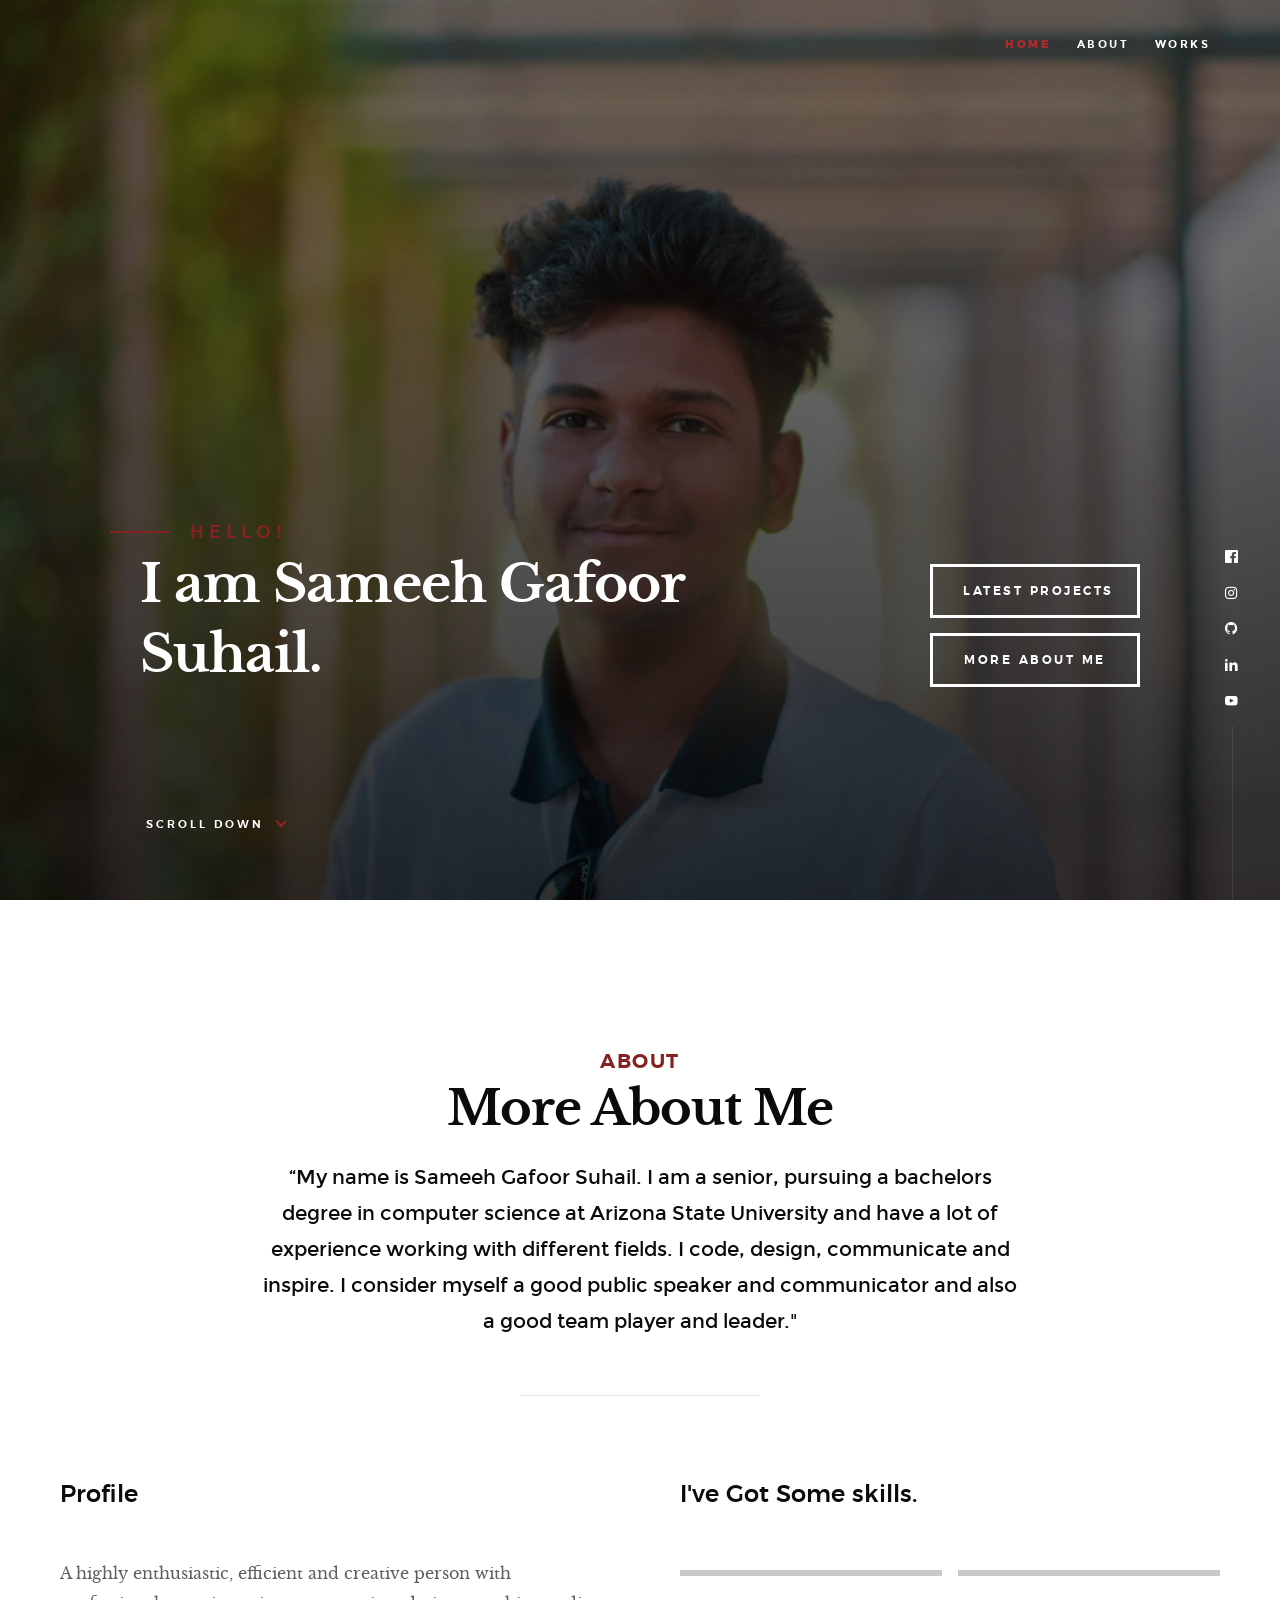
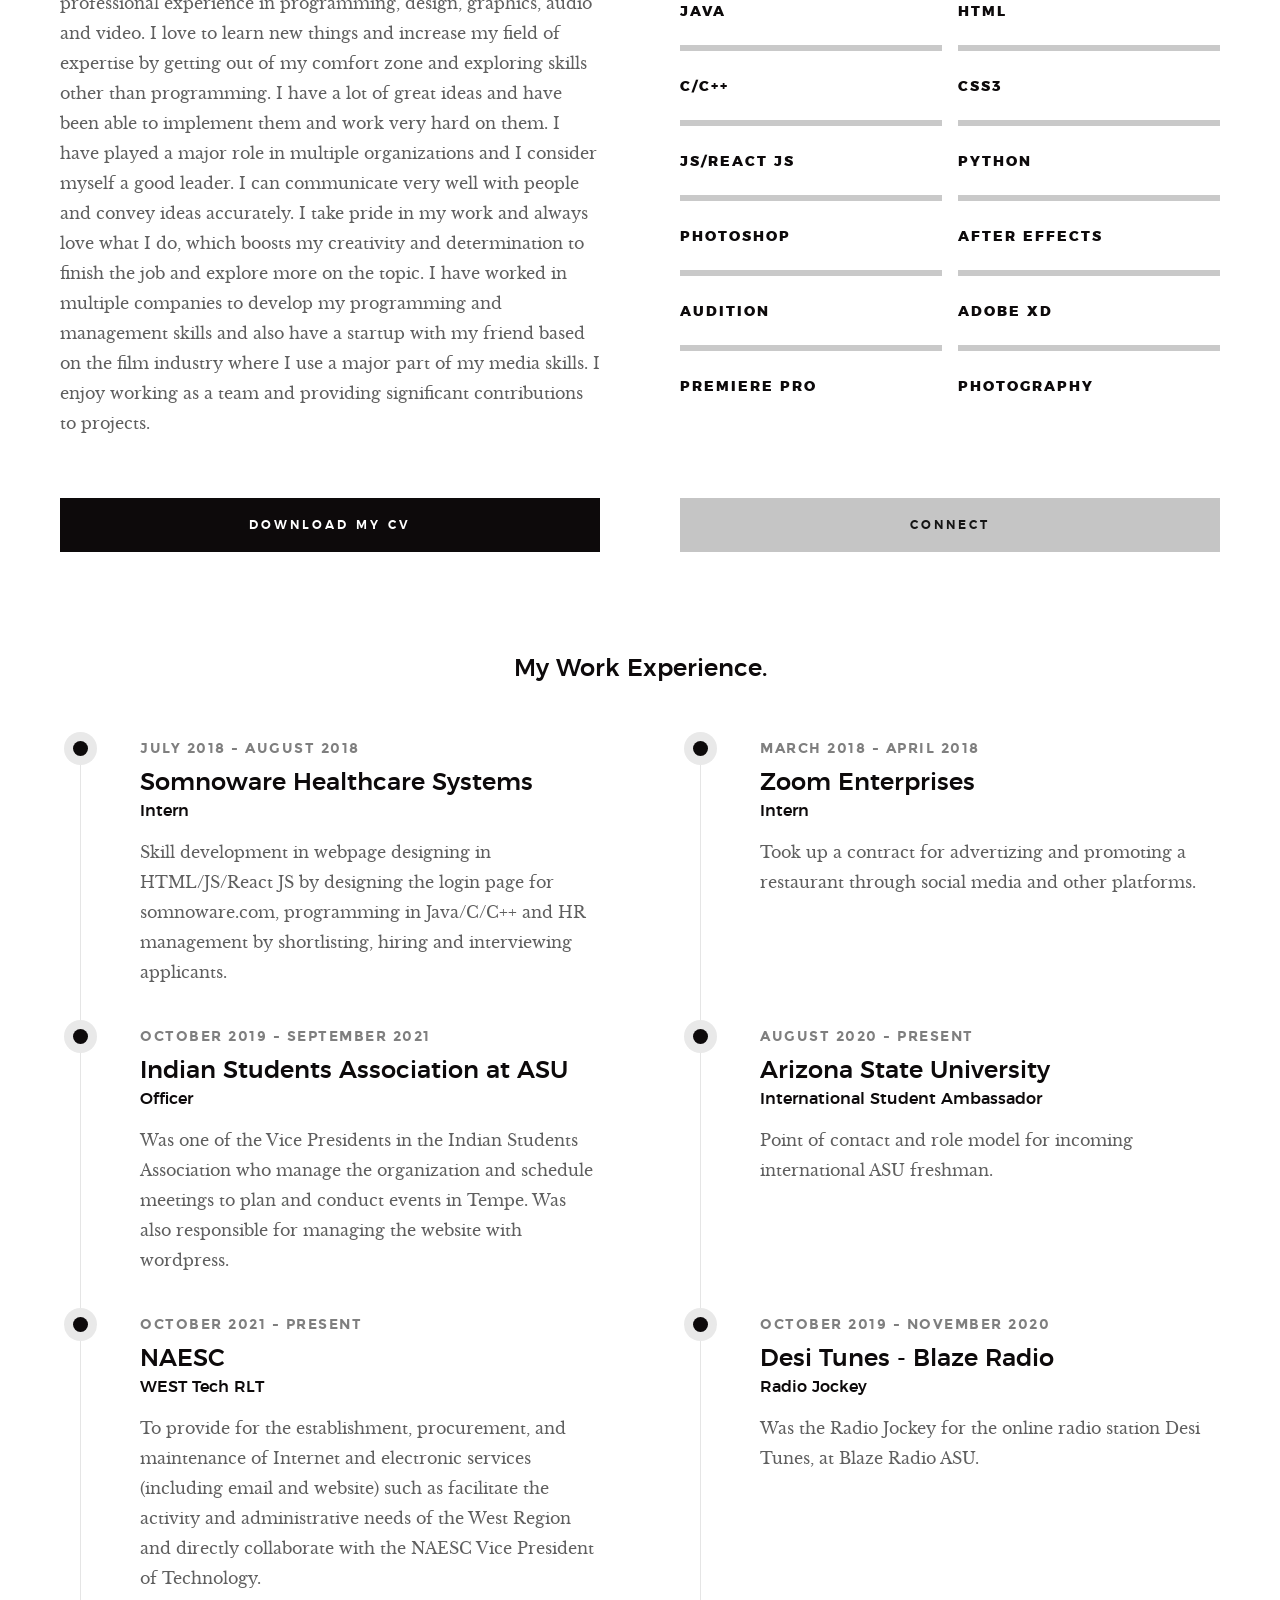
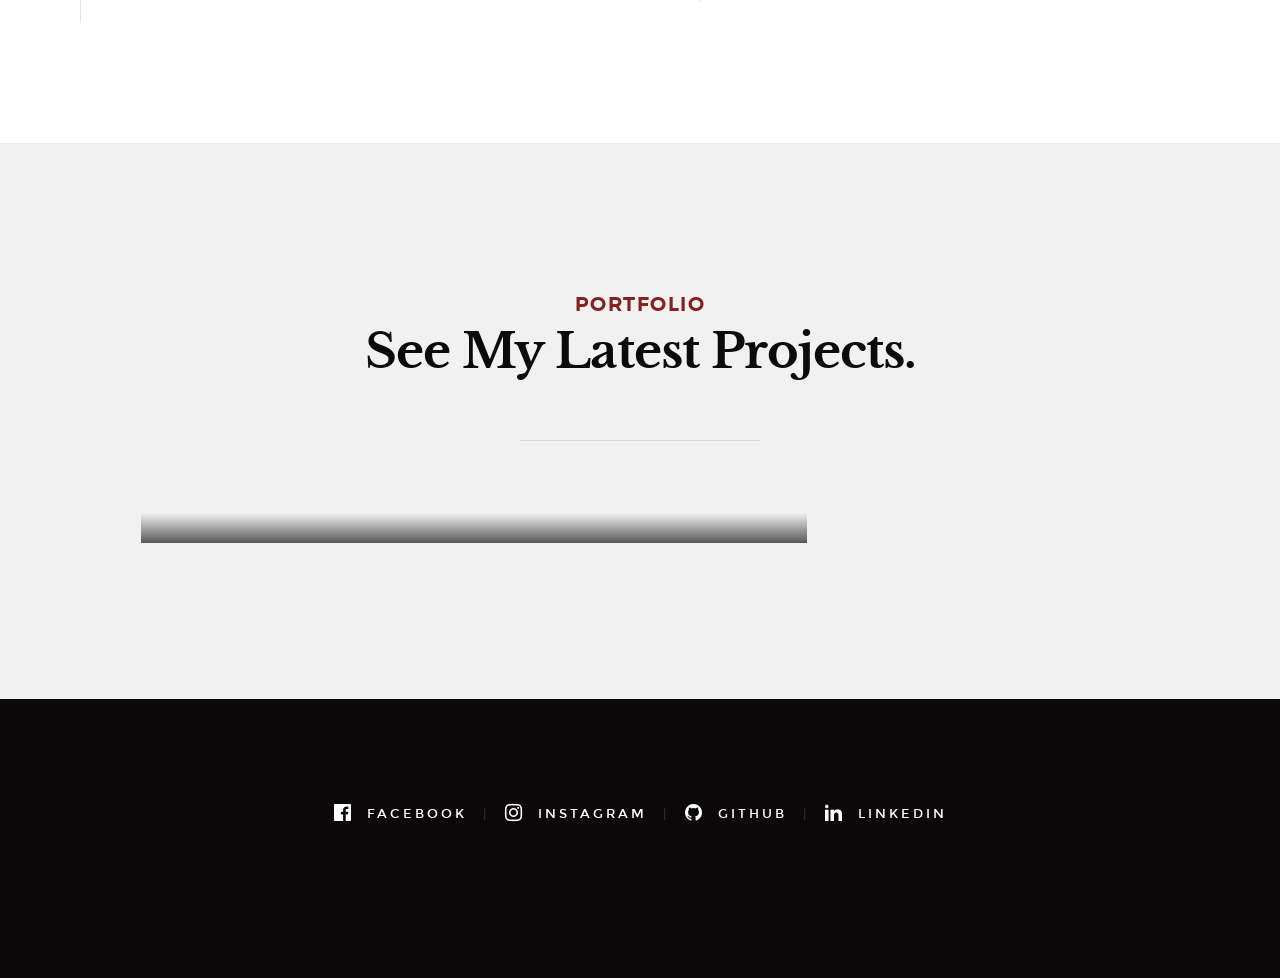
==== index.html @ 9c36e390 "update" ====
<!DOCTYPE html>

<html class="no-js" lang="en">

<head>

    <!--- basic page needs
    ================================================== -->
    <meta charset="utf-8">
    <title>Sameeh - Home</title>
    <meta name="description" content="">
    <meta name="author" content="">

    <!-- mobile specific metas
    ================================================== -->
    <meta name="viewport" content="width=device-width, initial-scale=1">

    <!-- CSS
    ================================================== -->
    <link rel="stylesheet" href="css/base.css">
    <link rel="stylesheet" href="css/vendor.css">
    <link rel="stylesheet" href="css/main.css">

    <!-- script
    ================================================== -->
    <script src="js/modernizr.js"></script>
    <script src="js/pace.min.js"></script>

    <!-- favicons
    ================================================== -->
    <link rel="shortcut icon" href="slogo.ico" type="image/x-icon">
    <link rel="icon" href="slogo.ico" type="image/x-icon">

</head>

<body id="top">

    <!-- header
    ================================================== -->
    <header class="s-header">

      

        <nav class="header-nav-wrap">
            <ul class="header-nav">
                <li class="current"><a class="smoothscroll"  href="#home" title="home">Home</a></li>
                <li><a class="smoothscroll"  href="#about" title="about">About</a></li>
                <li><a class="smoothscroll"  href="#works" title="works">Works</a></li>
            </ul>
        </nav>

        <a class="header-menu-toggle" href="#0"><span>Menu</span></a>

    </header> <!-- end s-header -->


   <!-- home
   ================================================== -->
   <section id="home" class="s-home page-hero target-section" data-parallax="scroll" data-image-src="images/hero-bg.jpg" data-natural-width=3000 data-natural-height=2000 data-position-y=center>

        <div class="overlay"></div>
        <div class="shadow-overlay"></div>

        <div class="home-content">

            <div class="row home-content__main">

                <h3>Hello!</h3>

                <h1>
                    I am Sameeh Gafoor Suhail. <br>
                </h1>

                <div class="home-content__buttons">
                    <a href="#works" class="smoothscroll btn btn--stroke">
                        Latest Projects
                    </a>
                    <a href="#about" class="smoothscroll btn btn--stroke">
                        More About Me
                    </a>
                </div>

                <div class="home-content__scroll">
                    <a href="#about" class="scroll-link smoothscroll">
                        <span>Scroll Down</span>
                    </a>
                </div>

            </div>

        </div> <!-- end home-content -->

        <ul class="home-social">
            <li>
                <a href="https://www.facebook.com/sameeh.suhail"><i class="im im-facebook" aria-hidden="true"></i><span>Facebook</span></a>
            </li>
            <li>
                <a href="https://www.instagram.com/sameehsuhail"><i class="im im-instagram" aria-hidden="true"></i><span>Instagram</span></a>
            </li>
            <li>
                <a href="https://www.github.com/sameehsuhail"><i class="im im-github" aria-hidden="true"></i><span>Github</span></a>
            </li>
            <li>
                <a href="https://www.linkedin.com/in/sameehsuhail"><i class="im im-linkedin" aria-hidden="true"></i><span>LinkedIn</span></a>
            </li>
            <li>
                <a href="https://www.youtube.com/channel/UCvyN4o9YmgjW6TzTq74He0A"><i class="im im-youtube" aria-hidden="true"></i><span>Pearl Films</span></a>
            </li>
        </ul> 
        <!-- end home-social -->

    </section> <!-- end s-home -->


    <!-- about
    ================================================== -->
    <section id="about" class="s-about target-section">
        
        <div class="row narrow section-intro has-bottom-sep">
            <div class="col-full text-center">
                <h3>About</h3>
                <h1>More About Me</h1>
                <p class="lead">“My name is Sameeh Gafoor Suhail. I am a senior, pursuing a bachelors degree in computer science at Arizona State University and have a lot of experience working with different fields. I code, design, communicate and inspire. I consider myself a good public speaker and communicator and also a good team player and leader."</p>
            </div>
        </div>

        <div class="row about-content">

            <div class="col-six tab-full left">
                <h3>Profile</h3><br>

                <p>A highly enthusiastic, efficient and creative person with professional experience in
                    programming, design, graphics, audio and video. I love to learn new things and increase my
                    field of expertise by getting out of my comfort zone and exploring skills other than
                    programming. I have a lot of great ideas and have been able to implement them and work
                    very hard on them. I have played a major role in multiple organizations and I consider myself a
                    good leader. I can communicate very well with people and convey ideas accurately. I take
                    pride in my work and always love what I do, which boosts my creativity and determination to
                    finish the job and explore more on the topic. I have worked in multiple companies to develop
                    my programming and management skills and also have a startup with my friend based on the
                    film industry where I use a major part of my media skills. I enjoy working as a team and
                    providing significant contributions to projects.
                    </p>

            
            </div>

            <div class="col-six tab-full right">
                <h3>I've Got Some skills.</h3>

                <ul class="skill-bars">
                    <div class="column1">
                    <li>
                    <strong>Java</strong>
                    </li>
                    <li>
                    <strong>C/C++</strong>
                    </li>
                    <li>
                    <strong>JS/React JS</strong>
                    </li>
                    <li>
                    <strong>HTML</strong>
                    </li>
                    <li>
                    <strong>CSS3</strong>
                    </li>   
                    <li>
                    <strong>Python</strong>
                    </li>  
                    </div>

                    <div class="column2">
                        <li>
                        <strong>Photoshop</strong>
                        </li>
                        <li>
                        <strong>Audition</strong>
                        </li>
                        <li>
                        <strong>Premiere Pro</strong>
                        </li>
                        <li>
                        <strong>After Effects</strong>
                        </li>
                        <li>
                        <strong>Adobe XD</strong>
                        </li>   
                        <li>
                        <strong>Photography</strong>
                        </li>  
                        </div>
                </ul>
            </div>

        </div> 

        <div class="row about-content about-content--buttons">

            <div class="col-six tab-full left">
                <a href="https://drive.google.com/drive/folders/1curBgSIcKNuTzbwoFHW6rFjY15D4FnxH?usp=sharing" class="btn btn--primary full-width" >Download My CV</a>
            </div>
            <div class="col-six tab-full right">
                <a href="https://www.linkedin.com/in/sameehsuhail" class="btn full-width">Connect</a>
            </div>

        </div> 

        <div class="row about-content about-content--timeline">

            <div class="col-full text-center">
                <h3>My Work Experience.</h3>
            </div>

            <div class="col-six tab-full left">
                <div class="timeline">

                    <div class="timeline__block">
                        <div class="timeline__bullet"></div>
                        <div class="timeline__header">
                            <p class="timeline__timeframe">July 2018 - August 2018</p>
                            <h3>Somnoware Healthcare Systems</h3>
                            <h5>Intern</h5>
                        </div>
                        <div class="timeline__desc">
                            <p>Skill development in webpage designing in HTML/JS/React JS by designing the login page for somnoware.com, programming in Java/C/C++ and HR management by shortlisting, hiring and interviewing applicants.</p>
                        </div>
                    </div> 

                    <div class="timeline__block">
                        <div class="timeline__bullet"></div>
                        <div class="timeline__header">
                            <p class="timeline__timeframe"> October 2019 - September 2021</p>
                            <h3>Indian Students Association at ASU</h3>
                            <h5>Officer</h5>
                        </div>
                        <div class="timeline__desc">	
                            <p>Was one of the Vice Presidents in the Indian Students Association who manage the organization and schedule meetings to plan and conduct events in Tempe. Was also responsible for managing the website with wordpress.
                        </div>
                    </div>

                    <div class="timeline__block">
                        <div class="timeline__bullet"></div>
                        <div class="timeline__header">
                            <p class="timeline__timeframe"> October 2021 - Present</p>
                            <h3>NAESC</h3>
                            <h5>WEST Tech RLT</h5>
                        </div>
                        <div class="timeline__desc">	
                            <p> To provide for the establishment, procurement, and maintenance of Internet and electronic services (including email and website) such as facilitate the activity and administrative needs of the West Region and directly collaborate with the NAESC Vice President of Technology.</p>
                        </div>
                    </div>

                </div> 
            </div> 

            <div class="col-six tab-full right">
                <div class="timeline">

                    <div class="timeline__block">
                        <div class="timeline__bullet"></div>
                        <div class="timeline__header">
                            <p class="timeline__timeframe">March 2018 - April 2018</p>
                            <h3>Zoom Enterprises</h3>
                            <h5>Intern</h5>
                        </div>
                        <div class="timeline__desc">
                            <p>Took up a contract for advertizing and promoting a restaurant through social media and other platforms.</p>
                        </div>
                    </div> 

                    <div class="timeline__block">
                        <div class="timeline__bullet"></div>
                        <div class="timeline__header">
                            <p class="timeline__timeframe">August 2020 - Present</p>
                            <h3>Arizona State University</h3>
                            <h5>International Student Ambassador</h5>
                        </div>
                        <div class="timeline__desc">
                            <p>Point of contact and role model for incoming international ASU freshman.
                            </p>
                        </div>
                    </div> 

                    <div class="timeline__block">
                        <div class="timeline__bullet"></div>
                        <div class="timeline__header">
                            <p class="timeline__timeframe">October 2019 - November 2020</p>
                            <h3>Desi Tunes - Blaze Radio</h3>
                            <h5>Radio Jockey</h5>
                        </div>
                        <div class="timeline__desc">
                            <p>Was the Radio Jockey for the online radio station Desi Tunes, at Blaze Radio ASU.
                            </p>
                        </div>
                    </div> 

                </div> 
            </div> 

        </div> 

    </section> 
    

    <section id="works" class="s-works target-section">

        <div class="row narrow section-intro has-bottom-sep">
            <div class="col-full">
                <h3>Portfolio</h3>
                <h1>See My Latest Projects.</h1>
                
                <p class="lead"></p>
            </div>
        </div>

        <div class="row masonry-wrap">
            <div class="masonry"> 

                <div class="masonry__brick">
                    <div class="item-folio">

                        <div class="item-folio__thumb">
                            <a href="https://i.ibb.co/d55PqVC/sachacks.png" class="thumb-link" title="Website Builder" data-size="1050x700">
                                <img src="https://i.ibb.co/d55PqVC/sachacks.png" 
                                     srcset="https://i.ibb.co/d55PqVC/sachacks.png 1x, https://i.ibb.co/d55PqVC/sachacks.png 2x" alt="">
                                <span class="shadow-overlay"></span> 
                            </a>
                        </div>

                        <div class="item-folio__text">
                            <h3 class="item-folio__title">
                                SacHacks
                            </h3>
                            <p class="item-folio__cat">
                                Solo Standup
                            </p>
                        </div>

                        <a href="https://devpost.com/software/solo-standup" class="item-folio__project-link" title="Project link">
                            <i class="im im-link"></i>
                        </a>

                        <div class="item-folio__caption">
                            <p>It is a simple 3 page form, one for each question, and then with a "Done" page where the questions and their answers are listed. There is also an option to email the results to someone, which generates a mailto link.</p>
                        </div> 
                    </div> 
                </div>

                <div class="masonry__brick">
                    <div class="item-folio">

                        <div class="item-folio__thumb">
                            <a href="https://i.ibb.co/m65Z9Lt/Artboard-1.png" class="thumb-link" title="Website Builder" data-size="1050x700">
                                <img src="https://i.ibb.co/m65Z9Lt/Artboard-1.png" 
                                     srcset="https://i.ibb.co/m65Z9Lt/Artboard-1.png 1x, https://i.ibb.co/m65Z9Lt/Artboard-1.png 2x" alt="">
                                <span class="shadow-overlay"></span> 
                            </a>
                        </div>

                        <div class="item-folio__text">
                            <h3 class="item-folio__title">
                                SfHacks
                            </h3>
                            <p class="item-folio__cat">
                                NutroScan
                            </p>
                        </div>

                        <a href="https://devpost.com/software/nutroscan" class="item-folio__project-link" title="Project link">
                            <i class="im im-link"></i>
                        </a> 

                        <div class="item-folio__caption">
                            <p>Nutroscan, a mobile application, reads nutrition labels with an audio feature for the visually impaired, and is built with higher contrast and letter emphasis for the visually impaired to view.</p>
                        </div> 
                    </div> 
                </div> 


    </section>



    <footer>
        <div class="row">
            <div class="col-full">


                <ul class="footer-social">
                    <li><a href="https://www.facebook.com/sameeh.suhail">
                        <i class="im im-facebook" aria-hidden="true"></i>
                        <span>Facebook</span>
                    </a></li>
                    <li><a href="https://www.instagram.com/sameehsuhail">
                        <i class="im im-instagram" aria-hidden="true"></i>
                        <span>Instagram</span>
                    </a></li>
                    <li><a href="https://www.github.com/sameehsuhail">
                        <i class="im im-github" aria-hidden="true"></i>
                        <span>Github</span>
                    </a></li>
                    <li><a href="https://www.linkedin.com/in/sameehsuhail">
                        <i class="im im-linkedin" aria-hidden="true"></i>
                        <span>LinkedIn</span>
                    </a></li>
                </ul>
                    
            </div>
        </div>

        <div class="row footer-bottom">

            <div class="col-twelve">
                <div class="go-top">
                <a class="smoothscroll" title="Back to Top" href="#top"><i class="im im-arrow-up" aria-hidden="true"></i></a>
                </div>
            </div>

        </div>

    </footer> 


   
    <div aria-hidden="true" class="pswp" role="dialog" tabindex="-1">

        <div class="pswp__bg"></div>
        <div class="pswp__scroll-wrap">

            <div class="pswp__container">
                <div class="pswp__item"></div>
                <div class="pswp__item"></div>
                <div class="pswp__item"></div>
            </div>

            <div class="pswp__ui pswp__ui--hidden">
                <div class="pswp__top-bar">
                    <div class="pswp__counter"></div><button class="pswp__button pswp__button--close" title="Close (Esc)"></button> <button class="pswp__button pswp__button--share" title=
                    "Share"></button> <button class="pswp__button pswp__button--fs" title="Toggle fullscreen"></button> <button class="pswp__button pswp__button--zoom" title=
                    "Zoom in/out"></button>
                    <div class="pswp__preloader">
                        <div class="pswp__preloader__icn">
                            <div class="pswp__preloader__cut">
                                <div class="pswp__preloader__donut"></div>
                            </div>
                        </div>
                    </div>
                </div>
                <div class="pswp__share-modal pswp__share-modal--hidden pswp__single-tap">
                    <div class="pswp__share-tooltip"></div>
                </div><button class="pswp__button pswp__button--arrow--left" title="Previous (arrow left)"></button> <button class="pswp__button pswp__button--arrow--right" title=
                "Next (arrow right)"></button>
                <div class="pswp__caption">
                    <div class="pswp__caption__center"></div>
                </div>
            </div>

        </div>

    </div>

    <div id="preloader">
        <div id="loader"></div>
    </div>


    <script src="js/jquery-3.2.1.min.js"></script>
    <script src="js/plugins.js"></script>
    <script src="js/main.js"></script>

</body>

</html>
---- css/base.css ----
/* =================================================================== 
 *
 *  Hola v1.0 Base Stylesheet
 *  10-02-2017
 *  ------------------------------------------------------------------
 *
 *  TOC:
 *  # Normalize
 *  # Basic/base setup styles
 *      ## Media
 *      ## Typography resets
 *      ## links
 *      ## inputs
 *  # grid
 *      ## medium size devices
 *      ## tablets
 *      ## mobile devices
 *      ## small mobile devices
 *  # block grids
 *      ## medium size devices
 *      ## tablets
 *      ## mobile devices
 *      ## small mobile devices
 *  # MISC
 *
 * =================================================================== */


/* ===================================================================
 * # normalize
 * normalize.css v5.0.0 | MIT License | 
 * github.com/necolas/normalize.css
 *
 * ------------------------------------------------------------------- */

html {
    font-family: sans-serif;
    line-height: 1.15;
    -ms-text-size-adjust: 100%;
    -webkit-text-size-adjust: 100%;
}

body {
    margin: 0;
}

article, aside, footer, header, nav, section {
    display: block;
}

h1 {
    font-size: 2em;
    margin: 0.67em 0;
}

figcaption, figure, main {
    display: block;
}

figure {
    margin: 1em 40px;
}

hr {
    box-sizing: content-box;
    height: 0;
    overflow: visible;
}

pre {
    font-family: monospace, monospace;
    font-size: 1em;
}

a {
    background-color: transparent;
    -webkit-text-decoration-skip: objects;
}

a:active, a:hover {
    outline-width: 0;
}

abbr[title] {
    border-bottom: none;
    text-decoration: underline;
    text-decoration: underline dotted;
}

b, strong {
    font-weight: inherit;
}

b, strong {
    font-weight: bolder;
}

code, kbd, samp {
    font-family: monospace, monospace;
    font-size: 1em;
}

dfn {
    font-style: italic;
}

mark {
    background-color: #ff0;
    color: #000;
}

small {
    font-size: 80%;
}

sub, sup {
    font-size: 75%;
    line-height: 0;
    position: relative;
    vertical-align: baseline;
}

sub {
    bottom: -0.25em;
}

sup {
    top: -0.5em;
}

audio, video {
    display: inline-block;
}

audio:not([controls]) {
    display: none;
    height: 0;
}

img {
    border-style: none;
}

svg:not(:root) {
    overflow: hidden;
}

button, input, optgroup, select, textarea {
    font-family: sans-serif;
    font-size: 100%;
    line-height: 1.15;
    margin: 0;
}

button, input {
    overflow: visible;
}

button, select {
    text-transform: none;
}

button, html [type="button"], [type="reset"], [type="submit"] {
    -webkit-appearance: button;
}

button::-moz-focus-inner, [type="button"]::-moz-focus-inner, [type="reset"]::-moz-focus-inner, [type="submit"]::-moz-focus-inner {
    border-style: none;
    padding: 0;
}

button:-moz-focusring, [type="button"]:-moz-focusring, [type="reset"]:-moz-focusring, [type="submit"]:-moz-focusring {
    outline: 1px dotted ButtonText;
}

fieldset {
    border: 1px solid #c0c0c0;
    margin: 0 2px;
    padding: 0.35em 0.625em 0.75em;
}

legend {
    box-sizing: border-box;
    color: inherit;
    display: table;
    max-width: 100%;
    padding: 0;
    white-space: normal;
}

progress {
    display: inline-block;
    vertical-align: baseline;
}

textarea {
    overflow: auto;
}

[type="checkbox"], [type="radio"] {
    box-sizing: border-box;
    padding: 0;
}

[type="number"]::-webkit-inner-spin-button, [type="number"]::-webkit-outer-spin-button {
    height: auto;
}

[type="search"] {
    -webkit-appearance: textfield;
    outline-offset: -2px;
}

[type="search"]::-webkit-search-cancel-button, [type="search"]::-webkit-search-decoration {
    -webkit-appearance: none;
}

::-webkit-file-upload-button {
    -webkit-appearance: button;
    font: inherit;
}

details, menu {
    display: block;
}

summary {
    display: list-item;
}

canvas {
    display: inline-block;
}

template {
    display: none;
}

[hidden] {
    display: none;
}


/* ===================================================================
 * # basic/base setup styles - (_basic.scss)
 *
 * ------------------------------------------------------------------- */

html {
    font-size: 62.5%;
    box-sizing: border-box;
}

*, *::before, *::after {
    box-sizing: inherit;
}

body {
    font-weight: normal;
    line-height: 1;
    word-wrap: break-word;
    text-rendering: optimizeLegibility;
    -webkit-overflow-scrolling: touch;
    -webkit-text-size-adjust: none;
}

body, input, button {
    -moz-osx-font-smoothing: grayscale;
    -webkit-font-smoothing: antialiased;
}


/* ------------------------------------------------------------------- 
 * ## Media - (_basic.scss)
 * ------------------------------------------------------------------- */

img, video {
    max-width: 100%;
    height: auto;
}


/* ------------------------------------------------------------------- 
 * ## Typography resets - (_basic.scss)
 * ------------------------------------------------------------------- */

div, dl, dt, dd, ul, ol, li, h1, h2, h3, h4, h5, h6, pre, form, p, blockquote, th, td {
    margin: 0;
    padding: 0;
}

h1, h2, h3, h4, h5, h6 {
    -webkit-font-smoothing: auto;
    -webkit-font-smoothing: antialiased;
    -webkit-font-variant-ligatures: common-ligatures;
    -moz-font-variant-ligatures: common-ligatures;
    font-variant-ligatures: common-ligatures;
    text-rendering: optimizeLegibility;
}

em, i {
    font-style: italic;
    line-height: inherit;
}

strong, b {
    font-weight: bold;
    line-height: inherit;
}

small {
    font-size: 60%;
    line-height: inherit;
}

ol, ul {
    list-style: none;
}

li {
    display: block;
}


/* ------------------------------------------------------------------- 
 * ## links - (_basic.scss)
 * ------------------------------------------------------------------- */

a {
    text-decoration: none;
    line-height: inherit;
}

a img {
    border: none;
}


/* ------------------------------------------------------------------- 
 * ## inputs - (_basic.scss)
 * ------------------------------------------------------------------- */

fieldset {
    margin: 0;
    padding: 0;
}

input[type="email"], 
input[type="number"], 
input[type="search"], 
input[type="text"], 
input[type="tel"], 
input[type="url"], 
input[type="password"], textarea {
    -webkit-appearance: none;
    -moz-appearance: none;
    -ms-appearance: none;
    -o-appearance: none;
    appearance: none;
}


/* ===================================================================
 * # grid - (_grid.scss)
 *
 * ------------------------------------------------------------------- */

.row {
    width: 94%;
    max-width: 1200px;
    margin: 0 auto;
}

.row:after {
    content: "";
    display: table;
    clear: both;
}

.row .row {
    width: auto;
    max-width: none;
    margin-left: -20px;
    margin-right: -20px;
}


/* column blocks
 * -------------------------------------- */

[class*="col-"] {
    float: left;
}

[class*="col-"] + [class*="col-"].end {
    float: right;
}

[class*="col-"] {
    padding: 0 20px;
}


/* column width classes 
 * -------------------------------------- */

.col-one {
    width: 8.33333%;
}

.col-two, .col-1-6 {
    width: 16.66667%;
}

.col-three, .col-1-4 {
    width: 25%;
}

.col-four, .col-1-3 {
    width: 33.33333%;
}

.col-five {
    width: 41.66667%;
}

.col-six, .col-1-2 {
    width: 50%;
}

.col-seven {
    width: 58.33333%;
}

.col-eight, .col-2-3 {
    width: 66.66667%;
}

.col-nine, .col-3-4 {
    width: 75%;
}

.col-ten, .col-5-6 {
    width: 83.33333%;
}

.col-eleven {
    width: 91.66667%;
}

.col-twelve, .col-full {
    width: 100%;
    font-size: xx-small;
}


/* ------------------------------------------------------------------- 
 * ## medium size devices - (_grid.scss)
 * ------------------------------------------------------------------- */

@media only screen and (max-width: 1200px) {
    .row .row {
        margin-left: -15px;
        margin-right: -15px;
    }
    [class*="col-"] {
        padding: 0 15px;
    }
    .md-two, .md-1-6 {
        width: 16.66667%;
    }
    .md-one {
        width: 8.33333%;
    }
    .md-three, .md-1-4 {
        width: 25%;
    }
    .md-four, .md-1-3 {
        width: 33.33333%;
    }
    .md-five {
        width: 41.66667%;
    }
    .md-six, .md-1-2 {
        width: 50%;
    }
    .md-seven {
        width: 58.33333%;
    }
    .md-eight, .md-2-3 {
        width: 66.66667%;
    }
    .md-nine, .md-3-4 {
        width: 75%;
    }
    .md-ten, .md-5-6 {
        width: 83.33333%;
    }
    .md-eleven {
        width: 91.66667%;
    }
    .md-twelve, .md-full {
        width: 100%;
    }
}


/* ------------------------------------------------------------------- 
 * ## tablets - (_grid.scss)
 * ------------------------------------------------------------------- */

@media only screen and (max-width: 800px) {
    .row {
        width: 90%;
    }
    .tab-1-4 {
        width: 25%;
    }
    .tab-1-3 {
        width: 33.33333%;
    }
    .tab-1-2 {
        width: 50%;
    }
    .tab-2-3 {
        width: 66.66667%;
    }
    .tab-3-4 {
        width: 75%;
    }
    .tab-full {
        width: 100%;
    }
}


/* ------------------------------------------------------------------- 
 * ## mobile devices - (_grid.scss)
 * ------------------------------------------------------------------- */

@media only screen and (max-width: 600px) {
    .row {
        width: auto;
        padding-left: 25px;
        padding-right: 25px;
    }
    .row .row {
        margin-left: -10px;
        margin-right: -10px;
    }
    [class*="col-"] {
        padding: 0 10px;
    }
    .mob-1-4 {
        width: 25%;
    }
    .mob-1-3 {
        width: 33.33333%;
    }
    .mob-1-2 {
        width: 50%;
    }
    .mob-2-3 {
        width: 66.66667%;
    }
    .mob-3-4 {
        width: 75%;
    }
    .mob-full {
        width: 100%;
    }
}


/* ------------------------------------------------------------------- 
 * ## small mobile devices - (_grid.scss) 
 * ------------------------------------------------------------------- */


/* stack columns on small mobile devices
 * ------------------------------------------------------------------- */

@media only screen and (max-width: 400px) {
    .row .row {
        padding-left: 0;
        padding-right: 0;
        margin-left: 0;
        margin-right: 0;
    }
    [class*="col-"] {
        width: 100% !important;
        float: none !important;
        clear: both !important;
        margin-left: 0;
        margin-right: 0;
        padding: 0;
    }
    [class*="col-"] + [class*="col-"].end {
        float: none;
    }
}


/* ===================================================================
 * # block grids - (_grid.scss)
 * ------------------------------------------------------------------- */


/*   Equally-sized columns define at row level
 * ------------------------------------------------------------------- */

[class*="block-"]:after {
    content: "";
    display: table;
    clear: both;
}

.block-1-6 .col-block {
    width: 16.66667%;
}

.block-1-5 .col-block {
    width: 20%;
}

.block-1-4 .col-block {
    width: 25%;
}

.block-1-3 .col-block {
    width: 33.33333%;
}

.block-1-2 .col-block {
    width: 50%;
}


/**
 * Clearing for block grid columns. Allow columns with 
 * different heights to align properly.
 */

.block-1-6 .col-block:nth-child(6n+1), 
.block-1-5 .col-block:nth-child(5n+1), 
.block-1-4 .col-block:nth-child(4n+1), 
.block-1-3 .col-block:nth-child(3n+1), 
.block-1-2 .col-block:nth-child(2n+1) {
    clear: both;
}


/* ------------------------------------------------------------------- 
 * ## medium size devices - (_grid.scss)
 * ------------------------------------------------------------------- */

@media only screen and (max-width: 1200px) {
    .block-m-1-6 .col-block {
        width: 16.66667%;
    }
    .block-m-1-5 .col-block {
        width: 20%;
    }
    .block-m-1-4 .col-block {
        width: 25%;
    }
    .block-m-1-3 .col-block {
        width: 33.33333%;
    }
    .block-m-1-2 .col-block {
        width: 50%;
    }
    .block-m-full .col-block {
        width: 100%;
        clear: both;
    }
    [class*="block-m-"] .bgrid:nth-child(n) {
        clear: none;
    }
    .block-m-1-6 .col-block:nth-child(6n+1), 
    .block-m-1-5 .col-block:nth-child(5n+1), 
    .block-m-1-4 .col-block:nth-child(4n+1), 
    .block-m-1-3 .col-block:nth-child(3n+1), 
    .block-m-1-2 .col-block:nth-child(2n+1) {
        clear: both;
    }
}


/* ------------------------------------------------------------------- 
 * ## tablets - (_grid.scss)
 * ------------------------------------------------------------------- */

@media only screen and (max-width: 800px) {
    .block-tab-1-6 .col-block {
        width: 16.66667%;
    }
    .block-tab-1-5 .col-block {
        width: 20%;
    }
    .block-tab-1-4 .col-block {
        width: 25%;
    }
    .block-tab-1-3 .col-block {
        width: 33.33333%;
    }
    .block-tab-1-2 .col-block {
        width: 50%;
    }
    .block-tab-full .col-block {
        width: 100%;
        clear: both;
    }
    [class*="block-tab-"] .bgrid:nth-child(n) {
        clear: none;
    }
    .block-tab-1-6 .col-block:nth-child(6n+1), 
    .block-tab-1-6 .col-block:nth-child(5n+1), 
    .block-tab-1-4 .col-block:nth-child(4n+1), 
    .block-tab-1-3 .col-block:nth-child(3n+1), 
    .block-tab-1-2 .col-block:nth-child(2n+1) {
        clear: both;
    }
}


/* ------------------------------------------------------------------- 
 * ## mobile devices - (_grid.scss)
 * ------------------------------------------------------------------- */

@media only screen and (max-width: 600px) {
    .block-mob-1-6 .col-block {
        width: 16.66667%;
    }
    .block-mob-1-5 .col-block {
        width: 20%;
    }
    .block-mob-1-4 .col-block {
        width: 25%;
    }
    .block-mob-1-3 .col-block {
        width: 33.33333%;
    }
    .block-mob-1-2 .col-block {
        width: 50%;
    }
    .block-mob-full .col-block {
        width: 100%;
        clear: both;
    }
    [class*="block-mob-"] .bgrid:nth-child(n) {
        clear: none;
    }
    .block-mob-1-6 .col-block:nth-child(6n+1), 
    .block-mob-1-5 .col-block:nth-child(5n+1), 
    .block-mob-1-4 .col-block:nth-child(4n+1), 
    .block-mob-1-3 .col-block:nth-child(3n+1), 
    .block-mob-1-2 .col-block:nth-child(2n+1) {
        clear: both;
    }
}


/* ------------------------------------------------------------------- 
 * ## small mobile devices - (_grid.scss) 
 * ------------------------------------------------------------------- */


/* stack columns on small mobile devices
 * ------------------------------------------------------------------- */

@media only screen and (max-width: 400px) {
    .stack .col-block {
        width: 100% !important;
        float: none !important;
        clear: both !important;
        margin-left: 0;
        margin-right: 0;
    }
}


/* ===================================================================
 * # MISC  - (_grid.scss)
 *
 * ------------------------------------------------------------------- */

.group:after {
    content: "";
    display: table;
    clear: both;
}


/* Misc Helper Styles
 * -------------------------------------- */

.is-hidden {
    display: none;
}

.is-invisible {
    visibility: hidden;
}

.antialiased {
    -webkit-font-smoothing: antialiased;
    -moz-osx-font-smoothing: grayscale;
}

.overflow-hidden {
    overflow: hidden;
}

.remove-bottom {
    margin-bottom: 0;
}

.half-bottom {
    margin-bottom: 1.5rem !important;
}

.add-bottom {
    margin-bottom: 3rem !important;
}

.no-border {
    border: none;
}

.full-width {
    width: 100%;
}

.text-center {
    text-align: center;
}

.text-left {
    text-align: left;
}

.text-right {
    text-align: right;
}

.pull-left {
    float: left;
}

.pull-right {
    float: right;
}

.align-center {
    margin-left: auto;
    margin-right: auto;
    text-align: center;
}
---- css/vendor.css ----
/* =================================================================== 
 *
 *  Hola v1.0 Vendor/Third Party CSS 
 *  10-02-2017
 *  ------------------------------------------------------------------
 *
 *  TOC:
 *  # Slick slider
 *  # PhotoSwipe Skin
 *  # Prettyprint GitHub Theme
 *
 * =================================================================== */


/* ===================================================================
 * # slick slider
 *
 * ------------------------------------------------------------------- */

.slick-slider {
    position: relative;
    display: block;
    box-sizing: border-box;
    -webkit-touch-callout: none;
    -webkit-user-select: none;
    -khtml-user-select: none;
    -moz-user-select: none;
    -ms-user-select: none;
    user-select: none;
    -ms-touch-action: pan-y;
    touch-action: pan-y;
    -webkit-tap-highlight-color: transparent;
}

.slick-list {
    position: relative;
    overflow: hidden;
    display: block;
    margin: 0;
    padding: 0;
}

.slick-list:focus {
    outline: none;
}

.slick-list.dragging {
    cursor: pointer;
    cursor: hand;
}

.slick-slider .slick-track, .slick-slider .slick-list {
    -webkit-transform: translate3d(0, 0, 0);
    -moz-transform: translate3d(0, 0, 0);
    -ms-transform: translate3d(0, 0, 0);
    -o-transform: translate3d(0, 0, 0);
    transform: translate3d(0, 0, 0);
}

.slick-track {
    position: relative;
    left: 0;
    top: 0;
    display: block;
}

.slick-track:before, .slick-track:after {
    content: "";
    display: table;
}

.slick-track:after {
    clear: both;
}

.slick-loading .slick-track {
    visibility: hidden;
}

.slick-slide {
    float: left;
    height: 100%;
    min-height: 1px;
    display: none;
}

[dir="rtl"] .slick-slide {
    float: right;
}

.slick-slide img {
    display: block;
}

.slick-slide.slick-loading img {
    display: none;
}

.slick-slide.dragging img {
    pointer-events: none;
}

.slick-initialized .slick-slide {
    display: block;
}

.slick-loading .slick-slide {
    visibility: hidden;
}

.slick-vertical .slick-slide {
    display: block;
    height: auto;
    border: 1px solid transparent;
}

.slick-arrow.slick-hidden {
    display: none;
}


/*! PhotoSwipe main CSS by Dmitry Semenov | photoswipe.com | MIT license */


/*
	Styles for basic PhotoSwipe functionality (sliding area, open/close transitions)
*/


/* pswp = photoswipe */

.pswp {
    display: none;
    position: absolute;
    width: 100%;
    height: 100%;
    left: 0;
    top: 0;
    overflow: hidden;
    -ms-touch-action: none;
    touch-action: none;
    z-index: 1500;
    -webkit-text-size-adjust: 100%;
    /* create separate layer, to avoid paint on window.onscroll in webkit/blink */
    -webkit-backface-visibility: hidden;
    outline: none;
}

.pswp * {
    -webkit-box-sizing: border-box;
    box-sizing: border-box;
}

.pswp img {
    max-width: none;
}


/* style is added when JS option showHideOpacity is set to true */

.pswp--animate_opacity {
    /* 0.001, because opacity:0 doesn't trigger Paint action, which causes lag at start of transition */
    opacity: 0.001;
    will-change: opacity;
    /* for open/close transition */
    -webkit-transition: opacity 333ms cubic-bezier(0.4, 0, 0.22, 1);
    transition: opacity 333ms cubic-bezier(0.4, 0, 0.22, 1);
}

.pswp--open {
    display: block;
}

.pswp--zoom-allowed .pswp__img {
    /* autoprefixer: off */
    cursor: -webkit-zoom-in;
    cursor: -moz-zoom-in;
    cursor: zoom-in;
}

.pswp--zoomed-in .pswp__img {
    /* autoprefixer: off */
    cursor: -webkit-grab;
    cursor: -moz-grab;
    cursor: grab;
}

.pswp--dragging .pswp__img {
    /* autoprefixer: off */
    cursor: -webkit-grabbing;
    cursor: -moz-grabbing;
    cursor: grabbing;
}


/*
	Background is added as a separate element.
	As animating opacity is much faster than animating rgba() background-color.
*/

.pswp__bg {
    position: absolute;
    left: 0;
    top: 0;
    width: 100%;
    height: 100%;
    background: #000;
    opacity: 0;
    -webkit-transform: translateZ(0);
    transform: translateZ(0);
    -webkit-backface-visibility: hidden;
    will-change: opacity;
}

.pswp__scroll-wrap {
    position: absolute;
    left: 0;
    top: 0;
    width: 100%;
    height: 100%;
    overflow: hidden;
}

.pswp__container, .pswp__zoom-wrap {
    -ms-touch-action: none;
    touch-action: none;
    position: absolute;
    left: 0;
    right: 0;
    top: 0;
    bottom: 0;
}


/* Prevent selection and tap highlights */

.pswp__container, .pswp__img {
    -webkit-user-select: none;
    -moz-user-select: none;
    -ms-user-select: none;
    user-select: none;
    -webkit-tap-highlight-color: transparent;
    -webkit-touch-callout: none;
}

.pswp__zoom-wrap {
    position: absolute;
    width: 100%;
    -webkit-transform-origin: left top;
    -ms-transform-origin: left top;
    transform-origin: left top;
    /* for open/close transition */
    -webkit-transition: -webkit-transform 333ms cubic-bezier(0.4, 0, 0.22, 1);
    transition: transform 333ms cubic-bezier(0.4, 0, 0.22, 1);
}

.pswp__bg {
    will-change: opacity;
    /* for open/close transition */
    -webkit-transition: opacity 333ms cubic-bezier(0.4, 0, 0.22, 1);
    transition: opacity 333ms cubic-bezier(0.4, 0, 0.22, 1);
}

.pswp--animated-in .pswp__bg, .pswp--animated-in .pswp__zoom-wrap {
    -webkit-transition: none;
    transition: none;
}

.pswp__container, .pswp__zoom-wrap {
    -webkit-backface-visibility: hidden;
}

.pswp__item {
    position: absolute;
    left: 0;
    right: 0;
    top: 0;
    bottom: 0;
    overflow: hidden;
}

.pswp__img {
    position: absolute;
    width: auto;
    height: auto;
    top: 0;
    left: 0;
}


/*
	stretched thumbnail or div placeholder element (see below)
	style is added to avoid flickering in webkit/blink when layers overlap
*/

.pswp__img--placeholder {
    -webkit-backface-visibility: hidden;
}


/*
	div element that matches size of large image
	large image loads on top of it
*/

.pswp__img--placeholder--blank {
    background: #222;
}

.pswp--ie .pswp__img {
    width: 100% !important;
    height: auto !important;
    left: 0;
    top: 0;
}


/*
	Error message appears when image is not loaded
	(JS option errorMsg controls markup)
*/

.pswp__error-msg {
    position: absolute;
    left: 0;
    top: 50%;
    width: 100%;
    text-align: center;
    font-size: 14px;
    line-height: 16px;
    margin-top: -8px;
    color: #CCC;
}

.pswp__error-msg a {
    color: #CCC;
    text-decoration: underline;
}


/* ===================================================================
 * # PhotoSwipe Skin
 *
 * ------------------------------------------------------------------- */


/*
    Contents:

    1. Buttons
    2. Share modal and links
    3. Index indicator ("1 of X" counter)
    4. Caption
    5. Loading indicator
    6. Additional styles (root element, top bar, idle state, hidden state, etc.)
*/


/* -------------------------------------------------------------------
 * ## 1. buttons
 * ------------------------------------------------------------------- */


/* <button> css reset */

.pswp__button {
    width: 44px;
    height: 44px;
    line-height: 1;
    position: relative;
    background: none;
    cursor: pointer;
    overflow: visible;
    -webkit-appearance: none;
    display: block;
    border: 0;
    padding: 0;
    margin: 0;
    float: right;
    opacity: 0.6;
    -webkit-transition: opacity 0.2s;
    transition: opacity 0.2s;
    -webkit-box-shadow: none;
    box-shadow: none;
}

.pswp__button:focus, .pswp__button:hover {
    opacity: 1;
    background-color: transparent;
}

.pswp__button:active {
    outline: none;
    opacity: 0.9;
}

.pswp__button::-moz-focus-inner {
    padding: 0;
    border: 0;
}


/* 
pswp__ui--over-close class it added when mouse is 
over element that should close gallery 
*/

.pswp__ui--over-close .pswp__button--close {
    opacity: 1;
}

.pswp__button, .pswp__button--arrow--left:before, .pswp__button--arrow--right:before {
    background: url(../images/photoswipe/default-skin.png) 0 0 no-repeat;
    background-size: 264px 88px;
    width: 44px;
    height: 44px;
}

@media (-webkit-min-device-pixel-ratio: 1.1), (-webkit-min-device-pixel-ratio: 1.09375), (min-resolution: 105dpi), (min-resolution: 1.1dppx) {
    /* Serve SVG sprite if browser supports SVG and resolution is more than 105dpi */
    .pswp--svg .pswp__button, .pswp--svg .pswp__button--arrow--left:before, .pswp--svg .pswp__button--arrow--right:before {
        background-image: url(images/photoswipe/default-skin.svg);
    }
    .pswp--svg .pswp__button--arrow--left, .pswp--svg .pswp__button--arrow--right {
        background: none;
    }
}

.pswp__button--close {
    background-position: 0 -44px;
}

.pswp__button--share {
    background-position: -44px -44px;
}

.pswp__button--fs {
    display: none;
}

.pswp--supports-fs .pswp__button--fs {
    display: block;
}

.pswp--fs .pswp__button--fs {
    background-position: -44px 0;
}

.pswp__button--zoom {
    display: none;
    background-position: -88px 0;
}

.pswp--zoom-allowed .pswp__button--zoom {
    display: block;
}

.pswp--zoomed-in .pswp__button--zoom {
    background-position: -132px 0;
}


/* no arrows on touch screens */

.pswp--touch .pswp__button--arrow--left, .pswp--touch .pswp__button--arrow--right {
    visibility: hidden;
}


/*
Arrow buttons hit area
(icon is added to :before pseudo-element)
*/

.pswp__button--arrow--left, .pswp__button--arrow--right {
    background: none;
    top: 50%;
    margin-top: -22px;
    width: 30px;
    height: 32px;
    position: absolute;
}

.pswp__button--arrow--left {
    left: 12px;
}

.pswp__button--arrow--right {
    right: 12px;
}

.pswp__button--arrow--left:before, .pswp__button--arrow--right:before {
    content: '';
    top: 0;
    background-color: rgba(0, 0, 0, 0.3);
    height: 30px;
    width: 32px;
    position: absolute;
    border-radius: 3px;
}

.pswp__button--arrow--left:before {
    left: 6px;
    background-position: -138px -44px;
}

.pswp__button--arrow--right:before {
    right: 6px;
    background-position: -94px -44px;
}


/* -------------------------------------------------------------------
 * ## 2. Share modal/popup and links
 * ------------------------------------------------------------------- */

.pswp__counter, .pswp__share-modal {
    -webkit-user-select: none;
    -moz-user-select: none;
    -ms-user-select: none;
    user-select: none;
}

.pswp__share-modal {
    display: block;
    background: rgba(0, 0, 0, 0.5);
    width: 100%;
    height: 100%;
    top: 0;
    left: 0;
    padding: 10px;
    position: absolute;
    z-index: 1600;
    opacity: 0;
    -webkit-transition: opacity 0.25s ease-out;
    transition: opacity 0.25s ease-out;
    -webkit-backface-visibility: hidden;
    will-change: opacity;
}

.pswp__share-modal--hidden {
    display: none;
}

.pswp__share-tooltip {
    z-index: 1620;
    position: absolute;
    background: #FFF;
    top: 56px;
    border-radius: 3px;
    display: block;
    width: auto;
    right: 44px;
    -webkit-box-shadow: 0 2px 5px rgba(0, 0, 0, 0.25);
    box-shadow: 0 2px 5px rgba(0, 0, 0, 0.25);
    -webkit-transform: translateY(6px);
    -ms-transform: translateY(6px);
    transform: translateY(6px);
    -webkit-transition: -webkit-transform 0.25s;
    transition: transform 0.25s;
    -webkit-backface-visibility: hidden;
    will-change: transform;
}

.pswp__share-tooltip a {
    display: block;
    padding: 9px 15px;
    color: #000;
    text-decoration: none;
    font-size: 13px;
    line-height: 18px;
}

.pswp__share-tooltip a:hover {
    text-decoration: none;
    color: #000;
}

.pswp__share-tooltip a:first-child {
    /* round corners on the first/last list item */
    border-radius: 3px 3px 0 0;
}

.pswp__share-tooltip a:last-child {
    border-radius: 0 0 3px 3px;
}

.pswp__share-modal--fade-in {
    opacity: 1;
}

.pswp__share-modal--fade-in .pswp__share-tooltip {
    -webkit-transform: translateY(0);
    -ms-transform: translateY(0);
    transform: translateY(0);
}


/* increase size of share links on touch devices */

.pswp--touch .pswp__share-tooltip a {
    padding: 16px 12px;
}

a.pswp__share--facebook:before {
    content: '';
    display: block;
    width: 0;
    height: 0;
    position: absolute;
    top: -12px;
    right: 15px;
    border: 6px solid transparent;
    border-bottom-color: #FFF;
    -webkit-pointer-events: none;
    -moz-pointer-events: none;
    pointer-events: none;
}

a.pswp__share--facebook:hover {
    background: #3E5C9A;
    color: #FFF;
}

a.pswp__share--facebook:hover:before {
    border-bottom-color: #3E5C9A;
}

a.pswp__share--twitter:hover {
    background: #55ACEE;
    color: #FFF;
}

a.pswp__share--pinterest:hover {
    background: #CCC;
    color: #CE272D;
}

a.pswp__share--download:hover {
    background: #DDD;
}


/* -------------------------------------------------------------------
 * ## 3. Index indicator ("1 of X" counter)
 * ------------------------------------------------------------------- */

.pswp__counter {
    position: absolute;
    left: 6px;
    top: 0;
    height: 44px;
    font-size: 13px;
    line-height: 44px;
    color: #FFF;
    opacity: 0.75;
    padding: 0 10px;
}


/* -------------------------------------------------------------------
 * ## 4. Caption
 * ------------------------------------------------------------------- */

.pswp__caption {
    position: absolute;
    left: 0;
    bottom: 0;
    width: 100%;
    min-height: 45px;
}

.pswp__caption h4 {
    font-size: 1.8rem;
    line-height: 1.333;
    margin: 0 0 .6rem;
    color: #FFFFFF;
}

.pswp__caption small {
    font-size: 11px;
    color: rgba(255, 255, 255, 0.5);
}

.pswp__caption__center {
    text-align: center;
    max-width: 900px;
    margin: 0 auto;
    font-size: 13px;
    padding: 10px;
    line-height: 20px;
    color: rgba(255, 255, 255, 0.5);
}

.pswp__caption--empty {
    display: none;
}


/* Fake caption element, used to calculate height of next/prev image */

.pswp__caption--fake {
    visibility: hidden;
}


/* -------------------------------------------------------------------
 * ## 5. Loading indicator (preloader)
 * You can play with it here - http://codepen.io/dimsemenov/pen/yyBWoR
 * ------------------------------------------------------------------- */

.pswp__preloader {
    width: 44px;
    height: 44px;
    position: absolute;
    top: 0;
    left: 50%;
    margin-left: -22px;
    opacity: 0;
    -webkit-transition: opacity 0.25s ease-out;
    transition: opacity 0.25s ease-out;
    will-change: opacity;
    direction: ltr;
}

.pswp__preloader__icn {
    width: 20px;
    height: 20px;
    margin: 12px;
}

.pswp__preloader--active {
    opacity: 1;
}

.pswp__preloader--active .pswp__preloader__icn {
    /* We use .gif in browsers that don't support CSS animation */
    background: url(..images/photoswipe/preloader.gif) 0 0 no-repeat;
}

.pswp--css_animation .pswp__preloader--active {
    opacity: 1;
}

.pswp--css_animation .pswp__preloader--active .pswp__preloader__icn {
    -webkit-animation: clockwise 500ms linear infinite;
    animation: clockwise 500ms linear infinite;
}

.pswp--css_animation .pswp__preloader--active .pswp__preloader__donut {
    -webkit-animation: donut-rotate 1000ms cubic-bezier(0.4, 0, 0.22, 1) infinite;
    animation: donut-rotate 1000ms cubic-bezier(0.4, 0, 0.22, 1) infinite;
}

.pswp--css_animation .pswp__preloader__icn {
    background: none;
    opacity: 0.75;
    width: 14px;
    height: 14px;
    position: absolute;
    left: 15px;
    top: 15px;
    margin: 0;
}

.pswp--css_animation .pswp__preloader__cut {
    /* 
			The idea of animating inner circle is based on Polymer ("material") loading indicator 
			 by Keanu Lee https://blog.keanulee.com/2014/10/20/the-tale-of-three-spinners.html
		*/
    position: relative;
    width: 7px;
    height: 14px;
    overflow: hidden;
}

.pswp--css_animation .pswp__preloader__donut {
    -webkit-box-sizing: border-box;
    box-sizing: border-box;
    width: 14px;
    height: 14px;
    border: 2px solid #FFF;
    border-radius: 50%;
    border-left-color: transparent;
    border-bottom-color: transparent;
    position: absolute;
    top: 0;
    left: 0;
    background: none;
    margin: 0;
}

@media screen and (max-width: 1024px) {
    .pswp__preloader {
        position: relative;
        left: auto;
        top: auto;
        margin: 0;
        float: right;
    }
}

@-webkit-keyframes clockwise {
    0% {
        -webkit-transform: rotate(0deg);
        transform: rotate(0deg);
    }
    100% {
        -webkit-transform: rotate(360deg);
        transform: rotate(360deg);
    }
}

@keyframes clockwise {
    0% {
        -webkit-transform: rotate(0deg);
        transform: rotate(0deg);
    }
    100% {
        -webkit-transform: rotate(360deg);
        transform: rotate(360deg);
    }
}

@-webkit-keyframes donut-rotate {
    0% {
        -webkit-transform: rotate(0);
        transform: rotate(0);
    }
    50% {
        -webkit-transform: rotate(-140deg);
        transform: rotate(-140deg);
    }
    100% {
        -webkit-transform: rotate(0);
        transform: rotate(0);
    }
}

@keyframes donut-rotate {
    0% {
        -webkit-transform: rotate(0);
        transform: rotate(0);
    }
    50% {
        -webkit-transform: rotate(-140deg);
        transform: rotate(-140deg);
    }
    100% {
        -webkit-transform: rotate(0);
        transform: rotate(0);
    }
}


/* -------------------------------------------------------------------
 * ## 6. additional styles
 * ------------------------------------------------------------------- */


/* root element of UI */

.pswp {
    font-family: "montserrat-regular", sans-serif;
}

.pswp__ui {
    -webkit-font-smoothing: auto;
    visibility: visible;
    opacity: 1;
    z-index: 1550;
}


/* top black bar with buttons and "1 of X" indicator */

.pswp__top-bar {
    position: absolute;
    left: 0;
    top: 0;
    height: 44px;
    width: 100%;
    padding: 0 6px;
}

.pswp__caption, .pswp__top-bar, .pswp--has_mouse .pswp__button--arrow--left, .pswp--has_mouse .pswp__button--arrow--right {
    -webkit-backface-visibility: hidden;
    will-change: opacity;
    -webkit-transition: opacity 333ms cubic-bezier(0.4, 0, 0.22, 1);
    transition: opacity 333ms cubic-bezier(0.4, 0, 0.22, 1);
}


/* pswp--has_mouse class is added only when two subsequent mousemove events occur */

.pswp--has_mouse .pswp__button--arrow--left, .pswp--has_mouse .pswp__button--arrow--right {
    visibility: visible;
}

.pswp__top-bar, .pswp__caption {
    background-color: rgba(0, 0, 0, 0.5);
}


/* pswp__ui--fit class is added when main image "fits" between top bar and bottom bar (caption) */

.pswp__ui--fit .pswp__top-bar, .pswp__ui--fit .pswp__caption {
    background-color: rgba(0, 0, 0, 0.3);
}


/* pswp__ui--idle class is added when mouse isn't moving for several seconds (JS option timeToIdle) */

.pswp__ui--idle .pswp__top-bar {
    opacity: 0;
}

.pswp__ui--idle .pswp__button--arrow--left, .pswp__ui--idle .pswp__button--arrow--right {
    opacity: 0;
}


/*
	pswp__ui--hidden class is added when controls are hidden
	e.g. when user taps to toggle visibility of controls
*/

.pswp__ui--hidden .pswp__top-bar, .pswp__ui--hidden .pswp__caption, .pswp__ui--hidden .pswp__button--arrow--left, .pswp__ui--hidden .pswp__button--arrow--right {
    /* Force paint & create composition layer for controls. */
    opacity: 0.001;
}


/* pswp__ui--one-slide class is added when there is just one item in gallery */

.pswp__ui--one-slide .pswp__button--arrow--left, .pswp__ui--one-slide .pswp__button--arrow--right, .pswp__ui--one-slide .pswp__counter {
    display: none;
}

.pswp__element--disabled {
    display: none !important;
}

.pswp--minimal--dark .pswp__top-bar {
    background: none;
}


/* ===================================================================
 * # Prettyprint GitHub Theme
 *
 * ------------------------------------------------------------------- */

.prettyprint {
    background: #F1F1F1;
    font-family: Menlo, 'Bitstream Vera Sans Mono', 'DejaVu Sans Mono', Monaco, Consolas, monospace;
    font-size: 12px;
    line-height: 1.5;
    border-radius: 3px;
    border: none;
}

.pln {
    color: #333333;
}

@media screen {
    .str {
        color: #dd1144;
    }
    .kwd {
        color: #333333;
    }
    .com {
        color: #999988;
    }
    .typ {
        color: #445588;
    }
    .lit {
        color: #445588;
    }
    .pun {
        color: #333333;
    }
    .opn {
        color: #333333;
    }
    .clo {
        color: #333333;
    }
    .tag {
        color: navy;
    }
    .atn {
        color: teal;
    }
    .atv {
        color: #dd1144;
    }
    .dec {
        color: #333333;
    }
    .var {
        color: teal;
    }
    .fun {
        color: #990000;
    }
}

@media print, projection {
    .str {
        color: #006600;
    }
    .kwd {
        color: #006;
        font-weight: bold;
    }
    .com {
        color: #600;
        font-style: italic;
    }
    .typ {
        color: #404;
        font-weight: bold;
    }
    .lit {
        color: #004444;
    }
    .pun, .opn, .clo {
        color: #444400;
    }
    .tag {
        color: #006;
        font-weight: bold;
    }
    .atn {
        color: #440044;
    }
    .atv {
        color: #006600;
    }
}


/* Specify class=linenums on a pre to get line numbering */

ol.linenums {
    margin-top: 0;
    margin-bottom: 0;
}


/* IE indents via margin-left */

li.L0, li.L1, li.L2, li.L3, li.L4, li.L5, li.L6, li.L7, li.L8, li.L9 {
    /* */
}


/* Alternate shading for lines */

li.L1, li.L3, li.L5, li.L7, li.L9 {
    /* */
}
---- css/main.css ----
@import url("iconic/css/iconmonstr-iconic-font.min.css");
@import url("fonts.css");

html {
    font-size: 10px;
}

@media only screen and (max-width: 400px) {
    html {
        font-size: 9.375px;
    }
}

html, body {
    height: 100%;
}

body {
    background: #0a0809;
    font-family: "librebaskerville-regular", serif;
    font-size: 1.6rem;
    line-height: 1.875;
    color: #5f5f5f;
    margin: 0;
    padding: 0;
}

a {
    color: #862121;
    -webkit-transition: all 0.3s ease-in-out;
    transition: all 0.3s ease-in-out;
}

a:hover, a:focus, a:active {
    color: #191A3F;
}

a:focus {
    outline: none;
}


h1, h2, h3, h4, h5, h6, .h01, .h02, .h03, .h04, .h05, .h06 {
    font-family: "montserrat-medium", sans-serif;
    color: #0D0A0B;
    font-style: normal;
    font-weight: normal;
    text-rendering: optimizeLegibility;
}

h1, .h01, h2, .h02, h3, .h03, h4, .h04 {
    margin-top: 6rem;
    margin-bottom: 1.8rem;
}

@media only screen and (max-width: 600px) {
    h1, .h01, h2, .h02, h3, .h03, h4, .h04 {
        margin-top: 5.1rem;
    }
}

h5, .h05, h6, .h06 {
    margin-top: 4.2rem;
    margin-bottom: 1.5rem;
}

@media only screen and (max-width: 600px) {
    h5, .h05, h6, .h06 {
        margin-top: 3.6rem;
        margin-bottom: 0.9rem;
    }
}

h1, .h01 {
    font-family: "montserrat-bold", sans-serif;
    font-size: 3.6rem;
    line-height: 1.25;
    letter-spacing: -.1rem;
}

@media only screen and (max-width: 600px) {
    h1, .h01 {
        font-size: 3.3rem;
        letter-spacing: -.07rem;
    }
}

h2, .h02 {
    font-size: 3rem;
    line-height: 1.3;
}

h3, .h03 {
    font-size: 2.4rem;
    line-height: 1.25;
}

h4, .h04 {
    font-size: 2.1rem;
    line-height: 1.286;
}

h5, .h05 {
    font-size: 1.6rem;
    line-height: 1.3125;
}

h6, .h06 {
    font-family: "montserrat-bold", sans-serif;
    font-size: 1.4rem;
    line-height: 1.5;
    text-transform: uppercase;
    letter-spacing: .16rem;
}

p img {
    margin: 0;
}

p.lead {
    font-family: "montserrat-regular", sans-serif;
    font-size: 2rem;
    line-height: 1.8;
    margin-bottom: 3.6rem;
    color: #0D0A0B;
}

@media only screen and (max-width: 800px) {
    p.lead {
        font-size: 1.8rem;
    }
}

em, i, strong, b {
    font-size: inherit;
    line-height: inherit;
    font-style: normal;
    font-weight: normal;
}

em, i {
    font-family: "librebaskerville-italic", serif;
}

strong, b {
    font-family: "librebaskerville-bold", serif;
}

small {
    font-size: 1.2rem;
    line-height: inherit;
}

blockquote {
    margin: 3.9rem 0;
    padding-left: 4.5rem;
    position: relative;
}

blockquote:before {
    content: "\201C";
    font-size: 10rem;
    line-height: 0px;
    margin: 0;
    color: rgba(0, 0, 0, 0.15);
    font-family: arial, sans-serif;
    position: absolute;
    top: 3.6rem;
    left: 0;
}

blockquote p {
    font-family: "montserrat-regular", sans-serif;
    padding: 0;
    font-size: 2.1rem;
    line-height: 1.857;
    color: #0D0A0B;
}

blockquote cite {
    display: block;
    font-family: "montserrat-regular", sans-serif;
    font-size: 1.4rem;
    font-style: normal;
    line-height: 1.5;
}

blockquote cite:before {
    content: "\2014 \0020";
}

blockquote cite a, blockquote cite a:visited {
    color: #6c6c6c;
    border: none;
}

abbr {
    font-family: "librebaskerville-bold", serif;
    font-variant: small-caps;
    text-transform: lowercase;
    letter-spacing: .05rem;
    color: #6c6c6c;
}

var, kbd, samp, code, pre {
    font-family: Consolas, "Andale Mono", Courier, "Courier New", monospace;
}

pre {
    padding: 2.4rem 3rem 3rem;
    background: #F1F1F1;
    overflow-x: auto;
}

code {
    font-size: 1.4rem;
    margin: 0 .2rem;
    padding: .3rem .6rem;
    white-space: nowrap;
    background: #F1F1F1;
    border: 1px solid #E1E1E1;
    border-radius: 3px;
}

pre > code {
    display: block;
    white-space: pre;
    line-height: 2;
    padding: 0;
    margin: 0;
}

pre.prettyprint > code {
    border: none;
}

del {
    text-decoration: line-through;
}

abbr[title], dfn[title] {
    border-bottom: 1px dotted;
    cursor: help;
    text-decoration: none;
}

mark {
    background: #ffd900;
    color: #000000;
}

hr {
    border: solid rgba(0, 0, 0, 0.1);
    border-width: 1px 0 0;
    clear: both;
    margin: 2.4rem 0 1.5rem;
    height: 0;
}


ol {
    list-style: decimal;
}

ul {
    list-style: disc;
}

li {
    display: list-item;
}

ol, ul {
    margin-left: 1.7rem;
}

ul li {
    padding-left: .4rem;
}

ul ul, ul ol, ol ol, ol ul {
    margin: .6rem 0 .6rem 1.7rem;
}

ul.disc li {
    display: list-item;
    list-style: none;
    padding: 0 0 0 .8rem;
    position: relative;
}

ul.disc li::before {
    content: "";
    display: inline-block;
    width: 8px;
    height: 8px;
    border-radius: 50%;
    background: #862121;
    position: absolute;
    left: -17px;
    top: 11px;
    vertical-align: middle;
}

dt {
    margin: 0;
    color: #862121;
}

dd {
    margin: 0 0 0 2rem;
}



.video-container {
    position: relative;
    padding-bottom: 56.25%;
    height: 0;
    overflow: hidden;
}

.video-container iframe, 
.video-container object, 
.video-container embed, 
.video-container video {
    position: absolute;
    top: 0;
    left: 0;
    width: 100%;
    height: 100%;
}


img.pull-right {
    margin: 1.5rem 0 0 3rem;
}

img.pull-left {
    margin: 1.5rem 3rem 0 0;
}



table {
    border-width: 0;
    width: 100%;
    max-width: 100%;
    font-family: "librebaskerville-regular", serif;
}

th, td {
    padding: 1.5rem 3rem;
    text-align: left;
    border-bottom: 1px solid #E8E8E8;
}

th {
    color: #0D0A0B;
    font-family: "montserrat-bold", sans-serif;
}

td {
    line-height: 1.5;
}

th:first-child, td:first-child {
    padding-left: 0;
}

th:last-child, td:last-child {
    padding-right: 0;
}

.table-responsive {
    overflow-x: auto;
    -webkit-overflow-scrolling: touch;
}



button, .btn {
    margin-bottom: 1.2rem;
}

fieldset {
    margin-bottom: 1.5rem;
}

input, 
textarea, 
select, 
pre, 
blockquote, 
figure, 
table, 
p, 
ul, 
ol, 
dl, 
form, 
.video-container, 
.ss-custom-select {
    margin-bottom: 3rem;
}



.pace {
    -webkit-pointer-events: none;
    pointer-events: none;
    -webkit-user-select: none;
    -moz-user-select: none;
    user-select: none;
}

.pace-inactive {
    display: none;
}

.pace .pace-progress {
    background: #862121;
    position: fixed;
    z-index: 900;
    top: 0;
    right: 100%;
    width: 100%;
    height: 4px;
}

.oldie .pace {
    display: none;
}




#preloader {
    position: fixed;
    top: 0;
    left: 0;
    right: 0;
    bottom: 0;
    background: #0F1215;
    z-index: 800;
    height: 100%;
    width: 100%;
}

.no-js #preloader, .oldie #preloader {
    display: none;
}

#loader {
    position: absolute;
    left: 50%;
    top: 50%;
    width: 60px;
    height: 60px;
    margin-left: -30px;
    margin-top: -30px;
    padding: 0;
    background-color: #862121;
    border-radius: 100%;
    -webkit-animation: sk-scaleout 1.0s infinite ease-in-out;
    animation: sk-scaleout 1.0s infinite ease-in-out;
}

@-webkit-keyframes sk-scaleout {
    0% {
        -webkit-transform: scale(0);
    }
    100% {
        -webkit-transform: scale(1);
        opacity: 0;
    }
}

@keyframes sk-scaleout {
    0% {
        -webkit-transform: scale(0);
        transform: scale(0);
    }
    100% {
        -webkit-transform: scale(1);
        transform: scale(1);
        opacity: 0;
    }
}



fieldset {
    border: none;
}

input[type="email"], 
input[type="number"], 
input[type="search"], 
input[type="text"], 
input[type="tel"], 
input[type="url"], 
input[type="password"], 
textarea, select {
    display: block;
    height: 6rem;
    padding: 1.5rem 0;
    border: 0;
    outline: none;
    color: #333333;
    font-family: "montserrat-regular", sans-serif;
    font-size: 1.5rem;
    line-height: 3rem;
    max-width: 100%;
    background: transparent;
    border-bottom: 2px solid rgba(0, 0, 0, 0.15);
    -webkit-transition: all 0.3s ease-in-out;
    transition: all 0.3s ease-in-out;
}

.ss-custom-select {
    position: relative;
    padding: 0;
}

.ss-custom-select select {
    -webkit-appearance: none;
    -moz-appearance: none;
    -ms-appearance: none;
    -o-appearance: none;
    appearance: none;
    text-indent: 0.01px;
    text-overflow: '';
    margin: 0;
    line-height: 3rem;
    vertical-align: middle;
}

.ss-custom-select select option {
    padding-left: 2rem;
    padding-right: 2rem;
}

.ss-custom-select select::-ms-expand {
    display: none;
}

.ss-custom-select::after {
    border-bottom: 2px solid rgba(0, 0, 0, 0.5);
    border-right: 2px solid rgba(0, 0, 0, 0.5);
    content: '';
    display: block;
    height: 8px;
    width: 8px;
    margin-top: -7px;
    pointer-events: none;
    position: absolute;
    right: 2.4rem;
    top: 50%;
    -webkit-transform-origin: 66% 66%;
    -ms-transform-origin: 66% 66%;
    transform-origin: 66% 66%;
    -webkit-transform: rotate(45deg);
    -ms-transform: rotate(45deg);
    transform: rotate(45deg);
    -webkit-transition: all 0.15s ease-in-out;
    transition: all 0.15s ease-in-out;
}


/* IE9 and below */

.oldie .ss-custom-select::after {
    display: none;
}

textarea {
    min-height: 25rem;
}

input[type="email"]:focus, 
input[type="number"]:focus, 
input[type="search"]:focus, 
input[type="text"]:focus, 
input[type="tel"]:focus, 
input[type="url"]:focus, 
input[type="password"]:focus, 
textarea:focus, select:focus {
    color: #000000;
    border-bottom: 2px solid black;
}

label, legend {
    font-family: "montserrat-bold", sans-serif;
    font-size: 1.4rem;
    margin-bottom: .9rem;
    line-height: 1.714;
    color: #0D0A0B;
    display: block;
}

input[type="checkbox"], input[type="radio"] {
    display: inline;
}

label > .label-text {
    display: inline-block;
    margin-left: 1rem;
    font-family: "montserrat-regular", sans-serif;
    line-height: inherit;
}

label > input[type="checkbox"], label > input[type="radio"] {
    margin: 0;
    position: relative;
    top: .15rem;
}


/* ------------------------------------------------------------------- 
 * ## style placeholder text - (_forms.scss)
 * ------------------------------------------------------------------- */

::-webkit-input-placeholder {
    color: #6c6c6c;
}

:-moz-placeholder {
    color: #6c6c6c;
    /* Firefox 18- */
}

::-moz-placeholder {
    color: #6c6c6c;
    /* Firefox 19+ */
}

:-ms-input-placeholder {
    color: #6c6c6c;
}

.placeholder {
    color: #6c6c6c !important;
}


/* ------------------------------------------------------------------- 
 * ## Change Autocomplete styles in Chrome - (_forms.scss)
 * ------------------------------------------------------------------- */

input:-webkit-autofill, input:-webkit-autofill:hover, input:-webkit-autofill:focus input:-webkit-autofill, textarea:-webkit-autofill, textarea:-webkit-autofill:hover textarea:-webkit-autofill:focus, select:-webkit-autofill, select:-webkit-autofill:hover, select:-webkit-autofill:focus {
    -webkit-text-fill-color: #cf3e3e;
    transition: background-color 5000s ease-in-out 0s;
}



/* ===================================================================
 * # buttons - (_buttons.scss)
 *
 * ------------------------------------------------------------------- */

.btn, button, 
input[type="submit"], 
input[type="reset"], 
input[type="button"] {
    display: inline-block;
    font-family: "montserrat-semibold", sans-serif;
    font-size: 1.2rem;
    text-transform: uppercase;
    letter-spacing: .3rem;
    height: 5.4rem;
    line-height: calc(5.4rem - .6rem);
    padding: 0 3rem;
    margin: 0 .3rem 1.2rem 0;
    color: #151515;
    text-decoration: none;
    cursor: pointer;
    text-align: center;
    white-space: nowrap;
    -webkit-transition: all 0.3s ease-in-out;
    transition: all 0.3s ease-in-out;
    background-color: #c5c5c5;
    border: .3rem solid #c5c5c5;
}

.btn:hover, 
button:hover, 
input[type="submit"]:hover, 
input[type="reset"]:hover, 
input[type="button"]:hover, 
.btn:focus, button:focus, 
input[type="submit"]:focus, 
input[type="reset"]:focus, 
input[type="button"]:focus {
    background-color: #b8b8b8;
    border-color: #b8b8b8;
    color: #000000;
    outline: 0;
}


/* button primary
 * ------------------------------------------------- */

.btn.btn--primary, 
button.btn--primary, 
input[type="submit"].btn--primary, 
input[type="reset"].btn--primary, 
input[type="button"].btn--primary {
    background: #0D0A0B;
    border-color: #0D0A0B;
    color: #FFFFFF;
}

.btn.btn--primary:hover, 
button.btn--primary:hover, 
input[type="submit"].btn--primary:hover, 
input[type="reset"].btn--primary:hover, 
input[type="button"].btn--primary:hover, 
.btn.btn--primary:focus, 
button.btn--primary:focus, 
input[type="submit"].btn--primary:focus, 
input[type="reset"].btn--primary:focus, 
input[type="button"].btn--primary:focus {
    background: #862121;
    border-color: #862121;
}


/* button modifiers
 * ------------------------------------------------- */

.btn.full-width, button.full-width {
    width: 100%;
    margin-right: 0;
}

.btn--medium, button.btn--medium {
    height: 5.7rem !important;
    line-height: calc(5.7rem - .6rem) !important;
}

.btn--large, button.btn--large {
    height: 6rem !important;
    line-height: calc(6rem - .6rem) !important;
}

.btn--stroke, button.btn--stroke {
    background: transparent !important;
    border: 0.3rem solid #000000;
    color: #000000;
}

.btn--stroke:hover, button.btn--stroke:hover {
    border: 0.3rem solid #862121;
    color: #862121;
}

.btn--pill, button.btn--pill {
    padding-left: 3rem !important;
    padding-right: 3rem !important;
    border-radius: 1000px !important;
}

button::-moz-focus-inner, input::-moz-focus-inner {
    border: 0;
    padding: 0;
}



/* =================================================================== 
 * # additional components - (_others.scss)
 *
 * ------------------------------------------------------------------- */


/* ------------------------------------------------------------------- 
 * ## alert box - (_alert-box.scss)
 * ------------------------------------------------------------------- */

.alert-box {
    padding: 2.1rem 4rem 2.1rem 3rem;
    position: relative;
    margin-bottom: 3rem;
    border-radius: 3px;
    font-family: "montserrat-regular", sans-serif;
    font-size: 1.5rem;
    line-height: 1.6;
}

.alert-box__close {
    position: absolute;
    right: 1.8rem;
    top: 1.8rem;
    cursor: pointer;
}

.alert-box__close.im {
    font-size: 12px;
}

.alert-box--error {
    background-color: #ffd1d2;
    color: #e65153;
}

.alert-box--success {
    background-color: #c8e675;
    color: #758c36;
}

.alert-box--info {
    background-color: #d7ecfb;
    color: #4a95cc;
}

.alert-box--notice {
    background-color: #fff099;
    color: #bba31b;
}


/* ------------------------------------------------------------------- 
 * ## additional typo styles - (_additional-typo.scss)
 * ------------------------------------------------------------------- */


/* drop cap 
 * ----------------------------------------------- */

.drop-cap:first-letter {
    float: left;
    margin: 0;
    padding: 1.5rem .6rem 0 0;
    font-size: 8.4rem;
    font-family: "montserrat-bold", sans-serif;
    line-height: 6rem;
    text-indent: 0;
    background: transparent;
    color: #000000;
}


/* line definition style 
 * ----------------------------------------------- */

.lining dt, .lining dd {
    display: inline;
    margin: 0;
}

.lining dt + dt:before, .lining dd + dt:before {
    content: "\A";
    white-space: pre;
}

.lining dd + dd:before {
    content: ", ";
}

.lining dd + dd:before {
    content: ", ";
}

.lining dd:before {
    content: ": ";
    margin-left: -0.2em;
}


/* dictionary definition style 
 * ----------------------------------------------- */

.dictionary-style dt {
    display: inline;
    counter-reset: definitions;
}

.dictionary-style dt + dt:before {
    content: ", ";
    margin-left: -0.2em;
}

.dictionary-style dd {
    display: block;
    counter-increment: definitions;
}

.dictionary-style dd:before {
    content: counter(definitions, decimal) ". ";
}


/** 
 * Pull Quotes
 * -----------
 * markup:
 *
 * <aside class="pull-quote">
 *		<blockquote>
 *			<p></p>
 *		</blockquote>
 *	</aside>
 *
 * --------------------------------------------------------------------- */

.pull-quote {
    position: relative;
    padding: 2.1rem 3rem 2.1rem 0px;
}

.pull-quote:before, .pull-quote:after {
    height: 1em;
    position: absolute;
    font-size: 10rem;
    font-family: Arial, Sans-Serif;
    color: rgba(0, 0, 0, 0.15);
}

.pull-quote:before {
    content: "\201C";
    top: -3.6rem;
    left: 0;
}

.pull-quote:after {
    content: '\201D';
    bottom: 3.6rem;
    right: 0;
}

.pull-quote blockquote {
    margin: 0;
}

.pull-quote blockquote:before {
    content: none;
}


/** 
 * Stats Tab
 * ---------
 * markup:
 *
 * <ul class="stats-tabs">
 *		<li><a href="#">[value]<em>[name]</em></a></li>
 *	</ul>
 *
 * Extend this object into your markup.
 *
 * --------------------------------------------------------------------- */

/* .stats-tabs {
    padding: 0;
    margin: 3rem 0;
}

.stats-tabs {
    display: inline-block;
    margin: 0 1.5rem 3rem 0;
    padding: 0 1.5rem 0 0;
    border-right: 1px solid rgba(13, 10, 11, 0.15);
}

.stats-tabs li:last-child {
    margin: 0;
    padding: 0;
    border: none;
}

.stats-tabs li a {
    display: inline-block;
    font-size: 2.5rem;
    font-family: "montserrat-semibold", sans-serif;
    border: none;
    color: #151515;
}

.stats-tabs li a:hover {
    color: #862121;
}

.stats-tabs li a em {
    display: block;
    margin: .6rem 0 0 0;
    font-size: 1.4rem;
    font-family: "montserrat-regular", sans-serif;
    color: #6c6c6c;
} */


/* ------------------------------------------------------------------- 
 * ## skillbars - (_skillbars.scss)
 * ------------------------------------------------------------------- */

.skill-bars {
    list-style: none;
    margin: 6rem 0 3rem;
}

.skill-bars li {
    height: .6rem;
    background: #c9c9c9;
    width: 100%;
    margin-bottom: 6.9rem;
    padding: 0;
    position: relative;
}

.skill-bars li strong {
    position: absolute;
    left: 0;
    top: 3rem;
    font-family: "montserrat-extrabold", sans-serif;
    color: #0D0A0B;
    text-transform: uppercase;
    letter-spacing: .2rem;
    font-size: 1.4rem;
    line-height: 2.4rem;
}

.column1 {
    columns: 10px 2;
}

.column2 {
    columns: 10px 2;
}

.skill-bars li .progress {
    background: #000000;
    background-image: linear-gradient(to right, #191A3F, #2d462c);
    position: relative;
    height: 100%;
}

.skill-bars li .progress span {
    position: absolute;
    right: 0;
    top: -3.6rem;
    display: block;
    font-family: "montserrat-regular", sans-serif;
    color: #FFFFFF;
    font-size: 1.1rem;
    line-height: 1;
    background: #000000;
    padding: .6rem .6rem;
    border-radius: 3px;
}

.skill-bars li .progress span::after {
    position: absolute;
    left: 50%;
    bottom: -5px;
    margin-left: -5px;
    border-right: 5px solid transparent;
    border-left: 5px solid transparent;
    border-top: 5px solid #000000;
    content: "";
}

.skill-bars li .percent5 {
    width: 5%;
}

.skill-bars li .percent10 {
    width: 10%;
}

.skill-bars li .percent15 {
    width: 15%;
}

.skill-bars li .percent20 {
    width: 20%;
}

.skill-bars li .percent25 {
    width: 25%;
}

.skill-bars li .percent30 {
    width: 30%;
}

.skill-bars li .percent35 {
    width: 35%;
}

.skill-bars li .percent40 {
    width: 40%;
}

.skill-bars li .percent45 {
    width: 45%;
}

.skill-bars li .percent50 {
    width: 50%;
}

.skill-bars li .percent55 {
    width: 55%;
}

.skill-bars li .percent60 {
    width: 60%;
}

.skill-bars li .percent65 {
    width: 65%;
}

.skill-bars li .percent70 {
    width: 70%;
}

.skill-bars li .percent75 {
    width: 75%;
}

.skill-bars li .percent80 {
    width: 80%;
}

.skill-bars li .percent85 {
    width: 85%;
}

.skill-bars li .percent90 {
    width: 90%;
}

.skill-bars li .percent95 {
    width: 95%;
}

.skill-bars li .percent100 {
    width: 100%;
}



/* ===================================================================
 * # common and reusable theme styles  - (_common-styles.scss)
 *
 * ------------------------------------------------------------------- */

.wide {
    max-width: 1400px;
}

.narrow {
    max-width: 800px;
}


/* ------------------------------------------------------------------- 
 * ## section intro - (_common-styles.scss)
 * ------------------------------------------------------------------- */

.section-intro {
    text-align: center;
    position: relative;
}

.section-intro h1 {
    font-family: "librebaskerville-bold", serif;
    font-size: 4.8rem;
    line-height: 1.375;
    margin-top: 0;
}

.section-intro h3 {
    font-family: "montserrat-semibold", sans-serif;
    font-size: 2rem;
    color: #862121;
    text-transform: uppercase;
    letter-spacing: .15rem;
    margin-top: 0;
    margin-bottom: 0;
}

.section-intro.has-bottom-sep {
    padding-bottom: 1.5rem;
    position: relative;
}

.section-intro.has-bottom-sep::after {
    display: inline-block;
    height: 1px;
    width: 240px;
    background-color: rgba(0, 0, 0, 0.1);
    text-align: center;
}


/* ------------------------------------------------------------------- 
 * responsive:
 * section-intro
 * ------------------------------------------------------------------- */

@media only screen and (max-width: 800px) {
    .section-intro h1 {
        font-size: 4.2rem;
    }
    .section-intro h3 {
        font-size: 1.8rem;
    }
}

@media only screen and (max-width: 600px) {
    .section-intro h1 {
        font-size: 3.6rem;
    }
    .section-intro h3 {
        font-size: 1.7rem;
    }
}

@media only screen and (max-width: 400px) {
    .section-intro h1 {
        font-size: 3.3rem;
    }
    .section-intro h3 {
        font-size: 1.6rem;
    }
}


/* ------------------------------------------------------------------- 
 * ## blog-list - (_common-styles.scss)
 * ------------------------------------------------------------------- */

.blog-list {
    margin-top: 6rem;
    margin-left: 0;
}

.blog-list article {
    margin-bottom: 7.2rem;
}

.blog-list article:nth-child(2n+1) {
    padding-right: 50px;
}

.blog-list article:nth-child(2n+2) {
    padding-left: 50px;
}

.blog-list h2 {
    font-family: "montserrat-medium", sans-serif;
    font-size: 3rem;
    line-height: 1.2;
    margin-top: .3rem;
    margin-bottom: 2.1rem;
    padding-bottom: 2.4rem;
    color: #0D0A0B;
    position: relative;
}

.blog-list h2 a {
    color: #0D0A0B;
}

.blog-list h2::after {
    display: block;
    content: "";
    position: absolute;
    bottom: 0;
    left: 0;
    height: 1px;
    width: 80px;
    background-color: rgba(0, 0, 0, 0.15);
}

.blog-list .blog-date {
    font-family: "montserrat-regular", sans-serif;
    font-size: 1.5rem;
    color: #862121;
}

.blog-list .blog-date a {
    color: #862121;
}

.blog-list .blog-date a:hover, 
.blog-list .blog-date a:focus, 
.blog-list .blog-date a:active {
    color: #000000;
}

.blog-list .blog-cat {
    font-family: "montserrat-medium", sans-serif;
    font-size: 1.3rem;
    text-transform: uppercase;
    letter-spacing: .2rem;
    color: #000000;
    margin-top: -.9rem;
}

.blog-list .blog-cat a {
    color: #000000;
}

.blog-list .blog-cat a:hover, 
.blog-list .blog-cat a:focus, 
.blog-list .blog-cat a:active {
    color: #862121;
}

.blog-list .blog-cat a::after {
    content: ", ";
}

.blog-list .blog-cat a:last-child::after {
    display: none;
}


/* ------------------------------------------------------------------- 
 * responsive:
 * blog-list
 * ------------------------------------------------------------------- */

@media only screen and (max-width: 1200px) {
    .blog-list article:nth-child(2n+1) {
        padding-right: 40px;
    }
    .blog-list article:nth-child(2n+2) {
        padding-left: 40px;
    }
}

@media only screen and (max-width: 800px) {
    .blog-list article:nth-child(n) {
        padding: 0 15px;
    }
}

@media only screen and (max-width: 600px) {
    .blog-list article:nth-child(n) {
        padding: 0;
    }
    .blog-list h2 {
        font-size: 2.7rem;
    }
}



/* ===================================================================
 * # header styles - (_site-layout.scss)
 *
 * ------------------------------------------------------------------- */

.s-header {
    width: 100%;
    height: 72px;
    background-color: transparent;
    position: absolute;
    top: 0;
    z-index: 500;
}

.s-header.offset {
    -webkit-transform: translate3d(0, -100%, 0);
    -ms-transform: translate3d(0, -100%, 0);
    transform: translate3d(0, -100%, 0);
    -webkit-transition: all 1s ease-in-out;
    transition: all 1s ease-in-out;
}

.s-header.scrolling {
    -webkit-transform: translate3d(0, 0, 0);
    -ms-transform: translate3d(0, 0, 0);
    transform: translate3d(0, 0, 0);
}

.s-header.sticky {
    position: fixed;
    top: 0;
    background-color: #000000 !important;
    opacity: 0;
    visibility: hidden;
    z-index: 600;
}

.s-header.sticky .header-logo a {
    margin: 0;
}

.s-header.sticky .header-nav-wrap {
    top: 0;
}

.s-header.sticky.scrolling {
    opacity: 1;
    visibility: visible;
}


/* -------------------------------------------------------------------
 * ## header logo - (_site-layout.css) 
 * ------------------------------------------------------------------- */

.header-logo {
    display: inline-block;
    position: absolute;
    margin: 0;
    padding: 0;
    left: 50px;
    top: 50%;
    -webkit-transform: translateY(-50%);
    -ms-transform: translateY(-50%);
    transform: translateY(-50%);
    z-index: 501;
}

.header-logo a {
    display: block;
    margin: 9px 0 0 0;
    padding: 0;
    outline: 0;
    border: none;
    width: 80px;
    -webkit-transition: all 0.3s ease-in-out;
    transition: all 0.3s ease-in-out;
}


/* ------------------------------------------------------------------- 
 * ## mobile menu toggle - (_site-layout.css) 
 * ------------------------------------------------------------------- */

.header-menu-toggle {
    display: none;
    position: absolute;
    right: 29px;
    top: 18px;
    height: 42px;
    width: 42px;
    line-height: 42px;
    font-family: "montserrat-regular", sans-serif;
    font-size: 1.4rem;
    text-transform: uppercase;
    letter-spacing: .2rem;
    color: rgba(255, 255, 255, 0.5);
    -webkit-transition: all 0.3s ease-in-out;
    transition: all 0.3s ease-in-out;
}

.header-menu-toggle:hover, .header-menu-toggle:focus {
    color: #FFFFFF;
}

.header-menu-toggle span {
    display: block;
    width: 24px;
    height: 2px;
    margin-top: -1px;
    position: absolute;
    left: 9px;
    top: 50%;
    right: auto;
    bottom: auto;
    background-color: white;
    -webkit-transition: all 0.5s ease-in-out;
    transition: all 0.5s ease-in-out;
    font: 0/0 a;
    text-shadow: none;
    color: transparent;
}

.header-menu-toggle span::before, 
.header-menu-toggle span::after {
    content: '';
    width: 100%;
    height: 100%;
    background-color: inherit;
    position: absolute;
    left: 0;
    -webkit-transition: all 0.5s ease-in-out;
    transition: all 0.5s ease-in-out;
}

.header-menu-toggle span::before {
    top: -9px;
}

.header-menu-toggle span::after {
    bottom: -9px;
}

.s-header.sticky .header-menu-toggle {
    top: 12px;
}

.header-menu-toggle.is-clicked span {
    background-color: rgba(255, 255, 255, 0);
    -webkit-transition: all 0.1s ease-in-out;
    transition: all 0.1s ease-in-out;
}

.header-menu-toggle.is-clicked span::before, 
.header-menu-toggle.is-clicked span::after {
    background-color: white;
}

.header-menu-toggle.is-clicked span::before {
    top: 0;
    -webkit-transform: rotate(135deg);
    -ms-transform: rotate(135deg);
    transform: rotate(135deg);
}

.header-menu-toggle.is-clicked span::after {
    bottom: 0;
    -webkit-transform: rotate(225deg);
    -ms-transform: rotate(225deg);
    transform: rotate(225deg);
}


/* ------------------------------------------------------------------- 
 * ## navigation - (_site-layout.scss) 
 * ------------------------------------------------------------------- */

.header-nav-wrap {
    font-family: "montserrat-bold", sans-serif;
    font-size: 11px;
    text-transform: uppercase;
    letter-spacing: .25rem;
    position: absolute;
    top: 9px;
    right: 50px;
}

.header-nav {
    display: inline-block;
    list-style: none;
    margin: 0;
    height: 72px;
}

.header-nav li {
    display: inline-block;
    padding-left: 0;
    margin-right: 2rem;
}

.header-nav li a {
    display: block;
    line-height: 72px;
    color: #FFFFFF;
}

.header-nav li.current a {
    font-family: "montserrat-extrabold", sans-serif;
    color: #af2b2b;
}


/* ------------------------------------------------------------------- 
 * responsive:
 * header
 * ------------------------------------------------------------------- */

@media only screen and (max-width: 800px) {
    .header-logo {
        left: 40px;
    }
    .header-nav-wrap {
        display: none;
        height: auto;
        width: 100%;
        right: auto;
        top: 0;
        left: 0;
        background-color: #000000;
        padding: 120px 40px 21px;
    }
    .header-nav-wrap .header-nav {
        display: block;
        height: auto;
        margin: 0 0 4.2rem 0;
        border-top: 1px solid rgba(255, 255, 255, 0.07);
    }
    .header-nav-wrap .header-nav li {
        display: block;
        margin: 0;
        padding: 0;
        border-bottom: 1px dotted rgba(255, 255, 255, 0.07);
    }
    .header-nav-wrap .header-nav li a {
        padding: 18px 0;
        line-height: 18px;
    }
    .header-menu-toggle {
        display: block;
    }
}


/* -------------------------------------------------------------------
 * make sure the menu is visible on larger screens
 * ------------------------------------------------------------------- */

@media only screen and (min-width: 801px) {
    .header-nav-wrap {
        display: block !important;
    }
}



/* ===================================================================
 * # home - (_site-layout.scss)
 *
 * ------------------------------------------------------------------- */

.s-home {
    width: 100%;
    height: 100%;
    min-height: 786px;
    background-color: transparent;
    position: relative;
    display: table;
}

.s-home .shadow-overlay {
    position: absolute;
    top: 0;
    left: 0;
    width: 100%;
    height: 100%;
    opacity: .8;
    background: -moz-linear-gradient(top, transparent 0%, rgba(0, 0, 0, 0.8) 100%);
    background: -webkit-linear-gradient(top, transparent 0%, rgba(0, 0, 0, 0.8) 100%);
    background: linear-gradient(to bottom, transparent 0%, rgba(0, 0, 0, 0.8) 100%);
    filter: progid: DXImageTransform.Microsoft.gradient( startColorstr='#00000000', endColorstr='#cc000000', GradientType=0);
}

.s-home .overlay {
    position: absolute;
    top: 0;
    left: 0;
    width: 100%;
    height: 100%;
    opacity: .5;
    background-color: #111111;
}

.no-js .s-home {
    background: #0D0A0B;
}


/* ------------------------------------------------------------------- 
 * ## home content - (_site-layout.scss) 
 * ------------------------------------------------------------------- */

.home-content {
    display: table-cell;
    width: 100%;
    height: 100%;
    vertical-align: bottom;
    padding-bottom: 19.2rem;
    position: relative;
}

.home-content h3 {
    font-family: "montserrat-bold", sans-serif;
    font-size: 1.8rem;
    color: #862121;
    text-transform: uppercase;
    letter-spacing: .5rem;
    position: relative;
    padding-left: 80px;
    margin-left: -30px;
    margin-bottom: .6rem;
}

.home-content h3::before {
    display: block;
    content: "";
    width: 60px;
    height: 2px;
    background-color: #862121;
    margin-top: -1.5px;
    position: absolute;
    left: 0;
    top: 50%;
}

.home-content h1 {
    font-family: "librebaskerville-bold", serif;
    color: #FFFFFF;
    font-size: 6rem;
    line-height: 1.35;
    margin-top: 0;
}

.home-content__main {
    padding-right: 300px;
    position: relative;
}

.home-content__buttons {
    position: absolute;
    right: 0;
    bottom: 2.1rem;
    text-align: center;
}

.home-content__buttons .btn {
    display: block;
    width: 210px;
    border-color: #FFFFFF;
    color: #FFFFFF;
    margin: 1.5rem 0 0 0;
    letter-spacing: .25rem;
    -webkit-transition: all 0.5s ease-in-out;
    transition: all 0.5s ease-in-out;
}

.home-content__buttons .btn:hover, 
.home-content__buttons .btn:focus {
    background: #FFFFFF !important;
    color: #000000;
}

.home-content__scroll {
    position: absolute;
    left: .6rem;
    bottom: -13.2rem;
}

.home-content__scroll a {
    font-family: "montserrat-semibold", sans-serif;
    font-size: 1.1rem;
    text-transform: uppercase;
    letter-spacing: .3rem;
    color: #FFFFFF;
    position: relative;
    display: inline-block;
    line-height: 3rem;
    padding-right: 2rem;
}

.home-content__scroll a::after {
    border-bottom: 2px solid #922424;
    border-right: 2px solid #922424;
    content: '';
    display: block;
    height: 8px;
    width: 8px;
    margin-top: -7px;
    pointer-events: none;
    position: absolute;
    right: 0;
    top: 50%;
    -webkit-transform-origin: 66% 66%;
    -ms-transform-origin: 66% 66%;
    transform-origin: 66% 66%;
    -webkit-transform: rotate(45deg);
    -ms-transform: rotate(45deg);
    transform: rotate(45deg);
    -webkit-transition: all 0.15s ease-in-out;
    transition: all 0.15s ease-in-out;
}


/* ------------------------------------------------------------------- 
 * ## home social - (_site-layout.scss) 
 * ------------------------------------------------------------------- */

.home-social {
    font-family: "montserrat-bold", sans-serif;
    list-style: none;
    margin: 0;
    padding-bottom: 18rem;
    position: absolute;
    bottom: 0;
    right: 40px;
}

.home-social::after {
    display: block;
    content: "";
    height: 17.4rem;
    width: 1px;
    background-color: rgba(255, 255, 255, 0.08);
    position: absolute;
    bottom: 0;
    right: .75rem;
}

.home-social a {
    color: white;
    -webkit-transition: all 0.5s ease-in-out;
    transition: all 0.5s ease-in-out;
}

.home-social li {
    position: relative;
    height: 3.6rem;
}

.home-social i, .home-social span {
    position: absolute;
    top: 0;
    line-height: 3.6rem;
    -webkit-transition: all 0.5s ease-in-out;
    transition: all 0.5s ease-in-out;
}

.home-social i {
    font-size: 1.8rem;
    right: 0;
    -webkit-transform: scale(0.7);
    -ms-transform: scale(0.7);
    transform: scale(0.7);
}

.home-social span {
    color: #af2b2b;
    right: 3.6rem;
    font-size: 1.3rem;
    opacity: 0;
    visibility: hidden;
    -webkit-transform: scale(0);
    -ms-transform: scale(0);
    transform: scale(0);
    -webkit-transform-origin: 100% 50%;
    -ms-transform-origin: 100% 50%;
    transform-origin: 100% 50%;
}

.home-social li:hover span {
    opacity: 1;
    visibility: visible;
    -webkit-transform: scale(1);
    -ms-transform: scale(1);
    transform: scale(1);
}

.home-social li:hover i {
    -webkit-transform: scale(1);
    -ms-transform: scale(1);
    transform: scale(1);
}


/* animate .home-content__main
 * ------------------------------------------------------------------- */

html.ss-preload .home-content__main {
    opacity: 0;
}

html.ss-loaded .home-content__main {
    animation-duration: 2s;
    -webkit-animation-name: fadeIn;
    animation-name: fadeIn;
}

html.no-csstransitions .home-content__main {
    opacity: 1;
}


/* ------------------------------------------------------------------- 
 * ## home animations - (_site-layout.scss) 
 * ------------------------------------------------------------------- */

/* bounce */

@-webkit-keyframes bounce {
    0%, 100% {
        -webkit-transform: translate3d(0, -30px, 0);
        -ms-transform: translate3d(0, -30px, 0);
        transform: translate3d(0, -30px, 0);
    }
    50% {
        -webkit-transform: translate3d(0, -4px, 0);
        -ms-transform: translate3d(0, -4px, 0);
        transform: translate3d(0, -4px, 0);
    }
}

@keyframes bounce {
    0%, 100% {
        -webkit-transform: translate3d(0, -30px, 0);
        -ms-transform: translate3d(0, -30px, 0);
        transform: translate3d(0, -30px, 0);
    }
    50% {
        -webkit-transform: translate3d(0, -4px, 0);
        -ms-transform: translate3d(0, -4px, 0);
        transform: translate3d(0, -4px, 0);
    }
}


/* fade in */

@-webkit-keyframes fadeIn {
    from {
        opacity: 0;
        -webkit-transform: translate3d(0, -150%, 0);
        -ms-transform: translate3d(0, -150%, 0);
        transform: translate3d(0, -150%, 0);
    }
    to {
        opacity: 1;
        -webkit-transform: translate3d(0, 0, 0);
        -ms-transform: translate3d(0, 0, 0);
        transform: translate3d(0, 0, 0);
    }
}

@keyframes fadeIn {
    from {
        opacity: 0;
        -webkit-transform: translate3d(0, -150%, 0);
        -ms-transform: translate3d(0, -150%, 0);
        transform: translate3d(0, -150%, 0);
    }
    to {
        opacity: 1;
        -webkit-transform: translate3d(0, 0, 0);
        -ms-transform: translate3d(0, 0, 0);
        transform: translate3d(0, 0, 0);
    }
}


/* fade out */

@-webkit-keyframes fadeOut {
    from {
        opacity: 1;
    }
    to {
        opacity: 0;
        -webkit-transform: translate3d(0, -150%, 0);
        -ms-transform: translate3d(0, -150%, 0);
        transform: translate3d(0, -150%, 0);
    }
}

@keyframes fadeOut {
    from {
        opacity: 1;
    }
    to {
        opacity: 0;
        -webkit-transform: translate3d(0, -150%, 0);
        -ms-transform: translate3d(0, -150%, 0);
        transform: translate3d(0, -150%, 0);
    }
}


/* ------------------------------------------------------------------- 
 * responsive:
 * home
 * ------------------------------------------------------------------- */

@media only screen and (max-width: 1500px) {
    .home-content h1 {
        font-size: 5.2rem;
    }
    .home-content__main {
        max-width: 1000px;
    }
}

@media only screen and (max-width: 1200px) {
    .home-content h1 {
        font-size: 5rem;
    }
    .home-content br {
        display: none;
    }
    .home-content__main {
        max-width: 800px;
    }
    .home-content__buttons {
        right: 30px;
    }
}

@media only screen and (max-width: 1000px) {
    .home-content h1 {
        font-size: 4.8rem;
    }
    .home-content__main {
        padding-right: 40px;
        max-width: 680px;
    }
    .home-content__buttons {
        position: static;
        text-align: left;
    }
    .home-content__buttons .btn {
        display: inline-block;
        margin-right: .9rem;
    }
}

@media only screen and (max-width: 800px) {
    .home-content h3 {
        font-size: 1.6rem;
        padding-left: 50px;
        margin-left: -10px;
    }
    .home-content h3::before {
        width: 40px;
    }
    .home-content h1 {
        font-size: 4.4rem;
    }
    .home-content__main {
        max-width: 500px;
    }
}

@media only screen and (max-width: 600px) {
    .home-content {
        padding-bottom: 15rem;
    }
    .home-content h1 {
        font-size: 4.2rem;
    }
    .home-content__main {
        max-width: 380px;
        padding: 0;
    }
    .home-content__scroll {
        bottom: -9rem;
    }
    .home-social {
        padding-bottom: 10.8rem;
    }
    .home-social::after {
        height: 10.2rem;
    }
}

@media only screen and (max-width: 500px) {
    .s-home {
        min-height: 654px;
    }
    .home-content h3 {
        font-size: 1.5rem;
    }
    .home-content h1 {
        font-size: 3.8rem;
    }
    .home-content__main {
        max-width: none;
        width: 85%;
        margin-top: 150px;
    }
}

@media only screen and (max-width: 400px) {
    .home-content {
        vertical-align: middle;
    }
    .home-content h1 {
        font-size: 3.5rem;
    }
    .home-content__main {
        width: auto;
        margin-left: 25px;
        margin-right: 25px;
    }
    .home-content__buttons .btn {
        width: 100%;
    }
    .home-social {
        display: none;
    }
}



/* ===================================================================
 * # about - (_site-layout.scss)
 *
 * ------------------------------------------------------------------- */

.s-about {
    padding-top: 15rem;
    padding-bottom: 9rem;
    background-color: #FFFFFF;
    position: relative;
}

.about-content {
    margin-bottom: 3rem;
}

.about-content .left {
    padding-right: 40px;
}

.about-content .right {
    padding-left: 40px;
}


/* ------------------------------------------------------------------- 
 * ## timeline - (_site-layout.scss) 
 * ------------------------------------------------------------------- */

.timeline {
    position: relative;
    text-align: left;
    margin-top: 3.6rem;
}

.timeline::before {
    content: "";
    display: block;
    width: 1px;
    height: 100%;
    background-color: rgba(0, 0, 0, 0.1);
    position: absolute;
    left: 2rem;
    top: 0;
}

.timeline__block {
    position: relative;
    padding-left: 8rem;
    min-height: 28.8rem;
}

.timeline__bullet {
    background: #0D0A0B;
    height: 1.5rem;
    width: 1.5rem;
    border-radius: 50%;
    margin-left: -0.75rem;
    box-shadow: 0 0 0 9px #E9E9E9;
    position: absolute;
    left: 2rem;
    top: .3rem;
}

.timeline__header .timeline__timeframe {
    font-size: 1.4rem;
    line-height: 1.5;
    text-transform: uppercase;
    letter-spacing: .15rem;
    color: rgba(0, 0, 0, 0.5);
    margin-bottom: .9rem;
    font-family: "montserrat-bold", sans-serif;
}

.timeline__header h3 {
    line-height: 1.25;
    margin: 0 0 .3rem 0;
}

.timeline__header h5 {
    margin-top: 0;
}

.timeline__desc p {
    margin: 0;
    padding-bottom: 3rem;
}


/* ------------------------------------------------------------------- 
 * responsive:
 * about
 * ------------------------------------------------------------------- */

@media only screen and (max-width: 1000px) {
    .about-content .left {
        padding-right: 30px;
    }
    .about-content .right {
        padding-left: 30px;
    }
}

@media only screen and (max-width: 900px) {
    .about-content .left {
        padding-right: 20px;
    }
    .about-content .right {
        padding-left: 20px;
    }
}

@media only screen and (max-width: 800px) {
    .about-content {
        max-width: 600px;
    }
    .about-content .left {
        padding-right: 15px;
    }
    .about-content .right {
        padding-left: 15px;
    }
    .about-content .right .timeline {
        margin-top: 0;
    }
    .about-content .left > h3, .about-content .right > h3 {
        text-align: center;
    }
}

@media only screen and (max-width: 600px) {
    .about-content .left {
        padding-right: 10px;
    }
    .about-content .right {
        padding-left: 10px;
    }
    .timeline__block {
        padding-left: 6rem;
    }
}

@media only screen and (max-width: 400px) {
    .about-content .left {
        padding-right: 0;
    }
    .about-content .right {
        padding-left: 0;
    }
    .timeline__block {
        padding-left: 5.5rem;
    }
}



/* ===================================================================
 * # works - (_site-layout.scss)
 *
 * ------------------------------------------------------------------- */

.s-works {
    padding-top: 15rem;
    padding-bottom: 15.6rem;
    background-color: #f1f1f1;
    position: relative;
}


/* ------------------------------------------------------------------- 
 * ## bricks/masonry - (_site-layout.scss)
 * ------------------------------------------------------------------- */

.masonry-wrap {
    margin-top: 4.8rem;
    max-width: none;
    width: 1600px;
}

.masonry:after {
    content: "";
    display: table;
    clear: both;
}

.masonry .grid-sizer, .masonry__brick {
    width: 400px;
}

.masonry__brick {
    float: left;
    padding: 0;
}

.item-folio {
    position: relative;
    overflow: hidden;
}

.item-folio__thumb img {
    vertical-align: top;
    -webkit-transition: all 0.5s ease-in-out;
    transition: all 0.5s ease-in-out;
}

.item-folio__thumb .shadow-overlay {
    position: absolute;
    top: 0;
    left: 0;
    width: 100%;
    height: 100%;
    opacity: .8;
    background: -moz-linear-gradient(top, transparent 0%, rgba(0, 0, 0, 0.8) 100%);
    background: -webkit-linear-gradient(top, transparent 0%, rgba(0, 0, 0, 0.8) 100%);
    background: linear-gradient(to bottom, transparent 0%, rgba(0, 0, 0, 0.8) 100%);
    filter: progid: DXImageTransform.Microsoft.gradient( startColorstr='#00000000', endColorstr='#cc000000', GradientType=0);
}

.item-folio__thumb a {
    display: block;
}

.item-folio__thumb a::before {
    display: block;
    background-color: rgba(0, 0, 0, 0.8);
    content: "";
    opacity: 0;
    visibility: hidden;
    position: absolute;
    top: 0;
    left: 0;
    width: 100%;
    height: 100%;
    -webkit-transition: all 0.5s ease-in-out;
    transition: all 0.5s ease-in-out;
    z-index: 1;
}

.item-folio__thumb a::after {
    content: "...";
    font-family: georgia, serif;
    font-size: 3rem;
    display: block;
    height: 30px;
    width: 30px;
    line-height: 30px;
    margin-left: -15px;
    margin-top: -15px;
    position: absolute;
    left: 50%;
    top: 50%;
    text-align: center;
    color: #FFFFFF;
    opacity: 0;
    visibility: hidden;
    -webkit-transition: all 0.5s ease-in-out;
    transition: all 0.5s ease-in-out;
    -webkit-transform: scale(0.5);
    -ms-transform: scale(0.5);
    transform: scale(0.5);
    z-index: 1;
}

.item-folio__text {
    position: absolute;
    left: 0;
    bottom: 3rem;
    padding: 0 3rem;
    z-index: 2;
}

.item-folio__title {
    color: #FFFFFF;
    font-family: "montserrat-semibold", sans-serif;
    font-size: 1.4rem;
    text-transform: uppercase;
    letter-spacing: .2rem;
    margin: 0;
}

.item-folio__cat {
    color: rgba(255, 255, 255, 0.5);
    font-family: "montserrat-regular", sans-serif;
    font-size: 1.5rem;
    margin-bottom: 0;
}

.item-folio__caption {
    display: none;
}

.item-folio__project-link {
    display: block;
    color: #FFFFFF;
    box-shadow: 0 0 0 1px #FFFFFF;
    border-radius: 50%;
    height: 4.2rem;
    width: 4.2rem;
    text-align: center;
    z-index: 500;
    position: absolute;
    top: 3rem;
    left: 3rem;
    opacity: 0;
    visibility: hidden;
    -webkit-transform: translate3d(-100%, 0, 0);
    -ms-transform: translate3d(-100%, 0, 0);
    transform: translate3d(-100%, 0, 0);
}

.item-folio__project-link i {
    font-size: 1.8rem;
    line-height: 4.2rem;
}

.item-folio__project-link::before {
    display: block;
    content: "";
    height: 1px;
    width: 3rem;
    background-color: rgba(255, 255, 255, 0.1);
    position: absolute;
    top: 50%;
    left: -3rem;
}

.item-folio__project-link:hover, .item-folio__project-link:focus, .item-folio__project-link:active {
    background-color: #FFFFFF;
    color: #000000;
}


/* on hover */

.item-folio:hover .item-folio__thumb a::before {
    opacity: 1;
    visibility: visible;
}

.item-folio:hover .item-folio__thumb a::after {
    opacity: 1;
    visibility: visible;
    -webkit-transform: scale(1);
    -ms-transform: scale(1);
    transform: scale(1);
}

.item-folio:hover .item-folio__thumb img {
    -webkit-transform: scale(1.05);
    -ms-transform: scale(1.05);
    transform: scale(1.05);
}

.item-folio:hover .item-folio__project-link {
    opacity: 1;
    visibility: visible;
    -webkit-transform: translate3d(0, 0, 0);
    -ms-transform: translate3d(0, 0, 0);
    transform: translate3d(0, 0, 0);
}


/* ------------------------------------------------------------------- 
 * responsive:
 * works
 * ------------------------------------------------------------------- */

@media only screen and (max-width: 1700px) {
    .masonry-wrap {
        width: 1400px;
    }
    .masonry .grid-sizer, .masonry__brick {
        width: 350px;
    }
}

@media only screen and (max-width: 1500px) {
    .masonry-wrap {
        width: 1200px;
    }
    .masonry .grid-sizer, .masonry__brick {
        width: 400px;
    }
}

@media only screen and (max-width: 1300px) {
    .masonry-wrap {
        width: 999px;
    }
    .masonry .grid-sizer, .masonry__brick {
        width: 333px;
    }
}

@media only screen and (max-width: 1099px) {
    .masonry-wrap {
        width: 90%;
        max-width: 800px;
    }
    .masonry .grid-sizer, .masonry__brick {
        width: 50%;
    }
}

@media only screen and (max-width: 600px) {
    .masonry .grid-sizer, .masonry__brick {
        width: 100%;
    }
}

@media only screen and (max-width: 400px) {
    .masonry-wrap {
        width: auto;
    }
}



/* ===================================================================
 * # testimonials - (_site-layout.scss)
 *
 * ------------------------------------------------------------------- */

.s-testimonials {
    background-color: #0D0A0B;
    background-image: url("../images/testimonial-bg.jpg");
    background-repeat: no-repeat;
    background-position: center, center;
    padding-top: 9.6rem;
    padding-bottom: 10.2rem;
    color: rgba(255, 255, 255, 0.5);
    position: relative;
}

.s-testimonials .overlay {
    position: absolute;
    top: 0;
    left: 0;
    width: 100%;
    height: 100%;
    opacity: .85;
    background-color: #0D0A0B;
}

.testimonials-header {
    text-align: center;
    padding: 0 14rem;
    position: relative;
}

.testimonials-header h1 {
    font-family: "librebaskerville-bold", serif;
    font-size: 4.2rem;
    margin-top: 0;
    color: #FFFFFF;
}

.testimonials {
    margin-top: 4.2rem;
    border-top: 1px solid rgba(255, 255, 255, 0.1);
    position: relative;
}

.testimonials__slider {
    position: relative;
}

.testimonials__slider .slick-slide {
    outline: none;
}

.testimonials__slider .slick-arrow {
    position: absolute;
    top: -10.2rem;
    color: white;
    border-radius: 100%;
    padding-right: 0;
    padding-left: 0;
    background-color: rgba(255, 255, 255, 0.15);
    border: none;
    box-shadow: 0 0 0 5px rgba(255, 255, 255, 0);
    cursor: pointer;
    -webkit-transition: all 0.3s ease-in-out;
    transition: all 0.3s ease-in-out;
    z-index: 2;
}

.testimonials__slider .slick-arrow .im {
    font-size: 1.2rem;
    height: 4.5rem;
    width: 4.5rem;
    line-height: 4.5rem;
    text-align: center;
}

.testimonials__slider .slick-arrow:hover, .testimonials__slider .slick-arrow:focus {
    color: white;
    box-shadow: 0 0 0 5px white;
    background-color: transparent;
}

.testimonials__slider .slick-prev {
    left: 4.5rem;
}

.testimonials__slider .slick-next {
    right: 4.5rem;
}

.testimonials__slider .slick-dots {
    display: block;
    list-style: none;
    width: 100%;
    padding: 0;
    margin: 1.5rem 0 0 0;
    text-align: center;
    position: absolute;
    top: 100%;
    left: 0;
}

.testimonials__slider .slick-dots li {
    display: inline-block;
    width: 27px;
    height: 27px;
    margin: 0;
    padding: 9px;
    cursor: pointer;
}

.testimonials__slider .slick-dots li button {
    display: block;
    width: 10px;
    height: 10px;
    border-radius: 50%;
    background: #959595;
    border: none;
    line-height: 10px;
    padding: 0;
    margin: 0;
    cursor: pointer;
    font: 0/0 a;
    text-shadow: none;
    color: transparent;
}

.testimonials__slider .slick-dots li button:hover, 
.testimonials__slider .slick-dots li button:focus {
    outline: none;
}

.testimonials__slider .slick-dots li.slick-active button, 
.testimonials__slider .slick-dots li:hover button {
    background: #375636;
}

.testimonials__slide {
    position: relative;
    padding-top: 4.5rem;
    padding-left: 12rem;
    padding-right: 3rem;
    line-height: 2.063;
}

.testimonials__slide::before {
    content: "";
    display: block;
    width: 1px;
    height: 3rem;
    position: absolute;
    left: calc(3.3rem + .9rem);
    top: 0;
    background-color: rgba(255, 255, 255, 0.1);
}

.testimonials__avatar {
    width: 6.6rem;
    height: 6.6rem;
    box-shadow: 0 0 0 0.9rem rgba(255, 255, 255, 0.1);
    border-radius: 100%;
    position: absolute;
    left: .9rem;
    top: 4.8rem;
    outline: none;
}

.testimonials__author {
    margin-top: 0rem;
    color: #FFFFFF;
}

.testimonials__author span {
    display: block;
    font-family: "montserrat-regular", sans-serif;
    font-size: 1.3rem;
    color: rgba(95, 95, 95, 0.7);
    text-transform: none;
    letter-spacing: 0;
}


/* ------------------------------------------------------------------- 
 * responsive:
 * testimonials
 * ------------------------------------------------------------------- */

@media only screen and (max-width: 1200px) {
    .testimonials-header h1 {
        font-size: 3.8rem;
    }
}

@media only screen and (max-width: 1000px) {
    .testimonials__slide {
        padding-left: 11rem;
    }
    .testimonials__avatar {
        width: 6rem;
        height: 6rem;
    }
}

@media only screen and (max-width: 800px) {
    .testimonials-header h1 {
        font-size: 3rem;
    }
}

@media only screen and (max-width: 600px) {
    .testimonials {
        margin-top: 3rem;
    }
    .testimonials__slider .slick-arrow {
        top: 5.1rem;
    }
    .testimonials__slider .slick-prev {
        left: 1rem;
    }
    .testimonials__slider .slick-next {
        right: 1rem;
    }
    .testimonials-header {
        padding: 0;
    }
    .testimonials-header h1 {
        font-size: 2.7rem;
    }
    .testimonials__slide {
        padding: 13.2rem 0 0;
        text-align: center;
    }
    .testimonials__slide::before {
        left: 50%;
    }
    .testimonials__avatar {
        left: 50%;
        margin-left: -3rem;
    }
}



/* ===================================================================
 * # blog - (_site-layout.scss)
 *
 * ------------------------------------------------------------------- */

.s-blog {
    padding-top: 15rem;
    padding-bottom: 9.6rem;
    background-color: #FFFFFF;
    position: relative;
}



/* ===================================================================
 * # cta - (_site-layout.scss)
 *
 * ------------------------------------------------------------------- */

.s-cta {
    margin-top: -9rem;
    padding-top: 0;
    padding-bottom: 9rem;
    background-color: #FFFFFF;
    position: relative;
    z-index: 1;
}

.cta__content {
    border-top: 1px solid rgba(0, 0, 0, 0.1);
    text-align: center;
}

.cta__content h2 a {
    color: #0D0A0B;
}

.cta__content span {
    color: #191A3F;
}



/* ===================================================================
 * # stats - (_site-layout.scss)
 *
 * ------------------------------------------------------------------- */

.s-stats {
    background-color: #f1f1f1;
    text-align: center;
}

.stats__col {
    padding: 7.8rem 2rem 6.6rem;
    position: relative;
    overflow: hidden;
    white-space: nowrap;
}

.stats__upsign {
    position: absolute;
    top: 3rem;
    left: 3rem;
    text-align: left;
}

.stats__upsign i {
    font-size: 2.1rem;
    line-height: 1;
    color: #cf3e3e;
    color: #008C2C;
}

.stats__count {
    font-family: "librebaskerville-bold", serif;
    font-size: 7.2rem;
    line-height: 1;
    color: #0D0A0B;
    padding-bottom: 1.5rem;
    position: relative;
    overflow: hidden;
    text-overflow: ellipsis;
    white-space: nowrap;
}

.stats__count::after {
    content: "";
    display: block;
    height: 1px;
    width: 100px;
    background-color: rgba(0, 0, 0, 0.1);
    position: absolute;
    bottom: 0;
    left: 50%;
    margin-left: -50px;
}

.stats h4 {
    font-family: "montserrat-semibold", sans-serif;
    margin-top: 1.8rem;
    color: rgba(0, 0, 0, 0.4);
    font-size: 1.8rem;
    position: relative;
}

.stats__col--highlight {
    background: #111111 url("../images/count-bg.jpg");
    background-size: 175px 175px;
    position: relative;
}

.stats__col--highlight::before {
    display: block;
    content: "";
    position: absolute;
    top: 0;
    left: 0;
    width: 100%;
    height: 100%;
    opacity: .6;
    background-image: linear-gradient(to bottom, rgba(13, 10, 11, 0) 0%, #0D0A0B 100%);
}

.stats__col--highlight .stats__count {
    color: #FFFFFF;
}

.stats__col--highlight .stats__count::after {
    background-color: #862121;
}

.stats__col--highlight h4 {
    color: rgba(255, 255, 255, 0.4);
}


/* ------------------------------------------------------------------- 
 * responsive:
 * stats
 * ------------------------------------------------------------------- */

@media only screen and (max-width: 1200px) {
    .stats__count {
        font-size: 5.8rem;
    }
    .stats h4 {
        font-size: 1.6rem;
    }
}

@media only screen and (max-width: 1000px) {
    .stats__count {
        font-size: 5rem;
    }
    .stats h4 {
        font-size: 1.4rem;
    }
}

@media only screen and (max-width: 800px) {
    .stats__count {
        font-size: 7.2rem;
    }
    .stats h4 {
        font-size: 1.8rem;
    }
}

@media only screen and (max-width: 600px) {
    .s-stats {
        padding-top: 6rem;
        padding-bottom: 6rem;
    }
    .stats__col {
        padding: 4.8rem 2rem 4.2rem;
    }
}



/* ===================================================================
 * # contact - (_site-layout.scss)
 *
 * ------------------------------------------------------------------- */

.s-contact {
    background-color: #151515;
    background-image: url("../images/contact-bg.jpg");
    background-repeat: no-repeat;
    background-position: center, center;
    padding-top: 13.2rem;
    padding-bottom: 12rem;
    color: rgba(255, 255, 255, 0.5);
    position: relative;
}

.s-contact .overlay {
    position: absolute;
    top: 0;
    left: 0;
    width: 100%;
    height: 100%;
    opacity: .75;
    background-color: #070606;
}

.s-contact .section-intro h1 {
    color: #FFFFFF;
}

.s-contact .section-intro p {
    color: rgba(255, 255, 255, 0.5);
}

.s-contact .section-intro.has-bottom-sep::after {
    background-color: rgba(255, 255, 255, 0.1);
}

.s-contact .form-field {
    position: relative;
}

.s-contact .form-field:after {
    content: "";
    display: table;
    clear: both;
}

.s-contact .form-field label {
    font-family: "montserrat-semibold", sans-serif;
    font-size: 1.1rem;
    line-height: 2.4rem;
    position: absolute;
    bottom: -0.3rem;
    right: .6rem;
    text-transform: uppercase;
    letter-spacing: .1rem;
    padding: 0 2rem;
    margin: 0;
    color: #FFFFFF;
    background: #862121;
}

.s-contact .form-field label::after {
    content: "";
    position: absolute;
    left: -5px;
    top: 50%;
    margin-top: -6px;
    border-top: 5px solid transparent;
    border-bottom: 5px solid transparent;
    border-right: 5px solid #862121;
}

.contact__main {
    max-width: 900px;
    position: relative;
}

.contact__main h4 {
    color: #FFFFFF;
}

.contact__infos {
    font-size: 1.5rem;
}

.contact__form {
    padding-right: 40px;
}

.contact__form input[type="email"], 
.contact__form input[type="number"], 
.contact__form input[type="text"], 
.contact__form input[type="tel"], 
.contact__form input[type="url"], 
.contact__form textarea {
    background-color: transparent;
    border-bottom: 1px solid rgba(255, 255, 255, 0.1);
    margin-bottom: .9rem;
    color: rgba(255, 255, 255, 0.75);
}

.contact__form input[type="email"]:focus, 
.contact__form input[type="number"]:focus, 
.contact__form input[type="text"]:focus, 
.contact__form input[type="tel"]:focus, 
.contact__form input[type="url"]:focus, 
.contact__form textarea:focus {
    color: white;
    border-bottom: 1px solid white;
}

.contact__form button {
    margin-top: 4.2rem;
    background-color: #862121;
    border-color: #862121;
}

.message-warning, .message-success {
    display: none;
    background: #0D0A0B;
    font-size: 1.5rem;
    line-height: 2;
    padding: 3rem;
    margin-bottom: 3.6rem;
    width: 100%;
}

.message-warning {
    color: #ff6163;
}

.message-success {
    color: #008C2C;
}

.message-warning i, .message-success i {
    margin-right: 10px;
    font-size: 1.2rem;
}


/* form loader */

.submit-loader {
    display: none;
    position: relative;
    left: 0;
    top: 1.8rem;
    width: 100%;
    text-align: center;
    margin-bottom: 4.2rem;
}

.submit-loader .text-loader {
    display: none;
    font-family: "montserrat-bold", sans-serif;
    font-size: 1.4rem;
    color: #FFFFFF;
    letter-spacing: .2rem;
    text-transform: uppercase;
}

.oldie .submit-loader .s-loader {
    display: none;
}

.oldie .submit-loader .text-loader {
    display: block;
}


/* --------------------------------------------------------------- 
 * loader animation - (_site-layout.scss)
 * --------------------------------------------------------------- */

.s-loader {
    margin: 1.2rem auto 3rem;
    width: 70px;
    text-align: center;
    -webkit-transform: translateX(0.45rem);
    -ms-transform: translateX(0.45rem);
    transform: translateX(0.45rem);
}

.s-loader > div {
    width: 9px;
    height: 9px;
    background-color: #FFFFFF;
    border-radius: 100%;
    display: inline-block;
    margin-right: .9rem;
    -webkit-animation: bouncedelay 1.4s infinite ease-in-out both;
    animation: bouncedelay 1.4s infinite ease-in-out both;
}

.s-loader .bounce1 {
    -webkit-animation-delay: -0.32s;
    animation-delay: -0.32s;
}

.s-loader .bounce2 {
    -webkit-animation-delay: -0.16s;
    animation-delay: -0.16s;
}

@-webkit-keyframes bouncedelay {
    0%, 80%, 100% {
        -webkit-transform: scale(0);
        -ms-transform: scale(0);
        transform: scale(0);
    }
    40% {
        -webkit-transform: scale(1);
        -ms-transform: scale(1);
        transform: scale(1);
    }
}

@keyframes bouncedelay {
    0%, 80%, 100% {
        -webkit-transform: scale(0);
        -ms-transform: scale(0);
        transform: scale(0);
    }
    40% {
        -webkit-transform: scale(1);
        -ms-transform: scale(1);
        transform: scale(1);
    }
}


/* ------------------------------------------------------------------- 
 * responsive:
 * contact
 * ------------------------------------------------------------------- */

@media only screen and (max-width: 800px) {
    .contact__form {
        padding-right: 15px;
    }
    .contact__infos {
        padding-top: 3rem;
    }
}

@media only screen and (max-width: 600px) {
    .contact__form {
        padding-right: 10px;
    }
}

@media only screen and (max-width: 400px) {
    .contact__form {
        padding-right: 0;
    }
}



/* ===================================================================
 * # footer - (_site-layout.scss)
 *
 * ------------------------------------------------------------------- */

footer {
    font-family: "montserrat-regular", sans-serif;
    font-size: 14px;
    padding: 6.6rem 0 4.2rem;
    text-align: center;
    color: rgba(255, 255, 255, 0.2);
}

footer a, footer a:visited {
    color: #862121;
}

footer a:hover, footer a:focus {
    color: #FFFFFF;
}

.footer-logo {
    display: inline-block;
}

.footer-site-logo {
    display: block;
    width: 130px;
}

.footer-social {
    list-style: none;
    margin-top: 3rem;
    margin-left: 0;
    font-family: "montserrat-regular", sans-serif;
    font-size: 1.3rem;
    text-transform: uppercase;
    letter-spacing: .3rem;
}

.footer-social:after {
    content: "";
    display: table;
    clear: both;
}

.footer-social li {
    display: inline-block;
    padding-left: 0;
    margin-right: .9rem;
    line-height: 3.9rem;
    vertical-align: middle;
}

.footer-social li::after {
    content: "|";
    color: rgba(255, 255, 255, 0.15);
    padding-left: .9rem;
}

.footer-social li i {
    font-size: 1.7rem;
    line-height: 3rem;
    vertical-align: middle;
}

.footer-social li span {
    margin-left: .6rem;
}

.footer-social li a {
    color: #FFFFFF;
}

.footer-social li:last-child {
    margin-right: 0;
}

.footer-social li:last-child::after {
    display: none;
}

.footer-bottom {
    margin-top: 7.2rem;
    text-align: center;
}

.footer-bottom .copyright span {
    display: inline-block;
}

.footer-bottom .copyright span::after {
    content: "|";
    display: inline-block;
    padding: 0 1rem 0 1.2rem;
    color: rgba(255, 255, 255, 0.1);
}

.footer-bottom .copyright span:last-child::after {
    display: none;
}


/* ------------------------------------------------------------------- 
 * ## go to top
 * ------------------------------------------------------------------- */

.go-top {
    position: fixed;
    bottom: 0;
    right: 0;
    z-index: 600;
    display: none;
}

.go-top a, .go-top a:visited {
    text-decoration: none;
    border: 0 none;
    display: block;
    height: 60px;
    width: 60px;
    line-height: 60px;
    text-align: center;
    background: black;
    color: rgba(255, 255, 255, 0.6);
    text-align: center;
    text-transform: uppercase;
    -webkit-transition: all 0.3s ease-in-out;
    transition: all 0.3s ease-in-out;
}

.go-top a i, .go-top a:visited i {
    font-size: 12px;
    line-height: inherit;
}

.go-top a:hover, .go-top a:focus {
    color: #FFFFFF;
}


/* ------------------------------------------------------------------- 
 * responsive:
 * footer 
 * ------------------------------------------------------------------- */

@media only screen and (max-width: 600px) {
    .footer-social li {
        margin-right: 1.8rem;
    }
    .footer-social li span, .footer-social li::after {
        display: none;
    }
    .footer-social li i {
        font-size: 2.4rem;
    }
    .footer-bottom {
        padding-bottom: .6rem;
    }
    .footer-bottom .copyright span {
        display: block;
    }
    .footer-bottom .copyright span::after {
        display: none;
    }
}

@media only screen and (max-width: 400px) {
    .footer-site-logo {
        width: 100px;
    }
    .footer-social li {
        margin-right: 1.2rem;
    }
    .footer-social li i {
        font-size: 2.2rem;
    }
}



/* ===================================================================
 * # blog styles - (_blog.scss)
 *
 * ------------------------------------------------------------------- */

article.blog-single {
    background-color: #FFFFFF;
}

article.blog-single .blog-content {
    padding-top: 7.2rem;
    padding-bottom: 12rem;
}


/* -------------------------------------------------------------------
 * ## blog page header
 * ------------------------------------------------------------------- */

.page-header {
    background-color: #0D0A0B;
    background-repeat: no-repeat;
    background-position: center, center;
    padding-top: 20.4rem;
    padding-bottom: 7.2rem;
    position: relative;
    color: rgba(255, 255, 255, 0.5);
    min-height: 50.4rem;
}

.page-header--single {
    padding-top: 22.8rem;
    padding-bottom: 7.2rem;
    text-align: center;
}

.page-header::before {
    display: block;
    content: "";
    position: absolute;
    top: 0;
    left: 0;
    width: 100%;
    height: 100%;
    opacity: .75;
    background-color: #0D0A0B;
}

.page-header::after {
    display: block;
    content: "";
    position: absolute;
    top: 0;
    left: 0;
    width: 100%;
    height: 100%;
    opacity: .5;
    background: -moz-linear-gradient(top, transparent 0%, rgba(0, 0, 0, 0.65) 100%);
    /* FF3.6-15 */
    background: -webkit-linear-gradient(top, transparent 0%, rgba(0, 0, 0, 0.65) 100%);
    /* Chrome10-25,Safari5.1-6 */
    background: linear-gradient(to bottom, transparent 0%, rgba(0, 0, 0, 0.65) 100%);
    /* W3C, IE10+, FF16+, Chrome26+, Opera12+, Safari7+ */
    filter: progid: DXImageTransform.Microsoft.gradient( startColorstr='#00000000', endColorstr='#a6000000', GradientType=0);
    /* IE6-9 */
}

.page-header__content {
    font-family: "montserrat-regular", sans-serif;
    font-size: 2rem;
    line-height: 1.8;
    position: relative;
    max-width: 900px;
    z-index: 2;
}

.page-header__content p {
    padding-right: 3rem;
}

.page-header__info {
    margin-bottom: 1.2rem;
}

.page-header__info .div:last-child {
    margin-right: 0;
}

.page-header__cat, .page-header__date {
    display: inline-block;
    margin-right: 2rem;
    margin-bottom: .3rem;
}

.page-header__cat {
    font-size: 1.4rem;
    line-height: 1.5;
    text-transform: uppercase;
    letter-spacing: .16rem;
    color: rgba(255, 255, 255, 0.8);
    font-family: "montserrat-bold", sans-serif;
}

.page-header__cat a {
    color: rgba(255, 255, 255, 0.8);
}

.page-header__cat a:hover, .page-header__cat a:focus, .page-header__cat a:active {
    color: white;
}

.page-header__cat a::after {
    content: ", ";
}

.page-header__cat a:last-child::after {
    display: none;
}

.page-header__date {
    font-family: "montserrat-light", sans-serif;
    font-size: 1.5rem;
    color: rgba(255, 255, 255, 0.4);
}

.page-header__date a {
    color: rgba(255, 255, 255, 0.4);
}

.page-header__date a:hover, .page-header__date a:focus, .page-header__date a:active {
    color: white;
}

.page-header__title {
    color: #FFFFFF;
    position: relative;
    font-family: "librebaskerville-bold", serif;
    font-size: 6.6rem;
    line-height: 1.227;
    margin-top: 0;
    margin-bottom: 3.6rem;
}

.page-header__title a {
    color: #FFFFFF;
}

.page-header__meta {
    list-style: none;
    margin-left: 0;
    padding-top: 2.4rem;
    font-size: 1.6rem;
    position: relative;
}

.page-header__meta::before {
    display: block;
    content: "";
    height: 1px;
    width: 100px;
    background-color: rgba(255, 255, 255, 0.1);
    position: absolute;
    top: 0;
    left: 50%;
    margin-left: -50px;
}

.page-header__meta li {
    display: inline-block;
    padding-left: 0;
    margin-right: 2rem;
}

.page-header__meta li::last-child {
    margin-right: 0;
}

.page-header__meta span, .page-header__meta a {
    color: #FFFFFF;
}

.page-header__btn {
    border-color: #FFFFFF !important;
    color: #FFFFFF;
    letter-spacing: .25rem;
}

.page-header__btn:hover, .page-header__btn:focus {
    background: #FFFFFF !important;
    color: #000000;
}


/* ------------------------------------------------------------------- 
 * responsive:
 * blog page header
 * ------------------------------------------------------------------- */

@media only screen and (max-width: 1200px) {
    .page-header__content {
        max-width: 800px;
        font-size: 1.7rem;
    }
    .page-header__cat {
        font-size: 1.3rem;
    }
    .page-header__title {
        font-size: 6rem;
    }
}

@media only screen and (max-width: 900px) {
    .page-header__content {
        max-width: 700px;
    }
}

@media only screen and (max-width: 800px) {
    .page-header--single {
        padding-top: 18rem;
    }
    .page-header__title {
        font-size: 5.4rem;
    }
}

@media only screen and (max-width: 600px) {
    .page-header {
        padding-top: 18rem;
    }
    .page-header__content p {
        padding-right: 0;
    }
    .page-header__title {
        font-size: 4.8rem;
    }
}

@media only screen and (max-width: 500px) {
    .page-header__title {
        font-size: 4.2rem;
    }
}

@media only screen and (max-width: 400px) {
    .page-header__content {
        font-size: 1.6rem;
        line-height: 1.875;
    }
    .page-header__title {
        font-size: 3.8rem;
    }
}
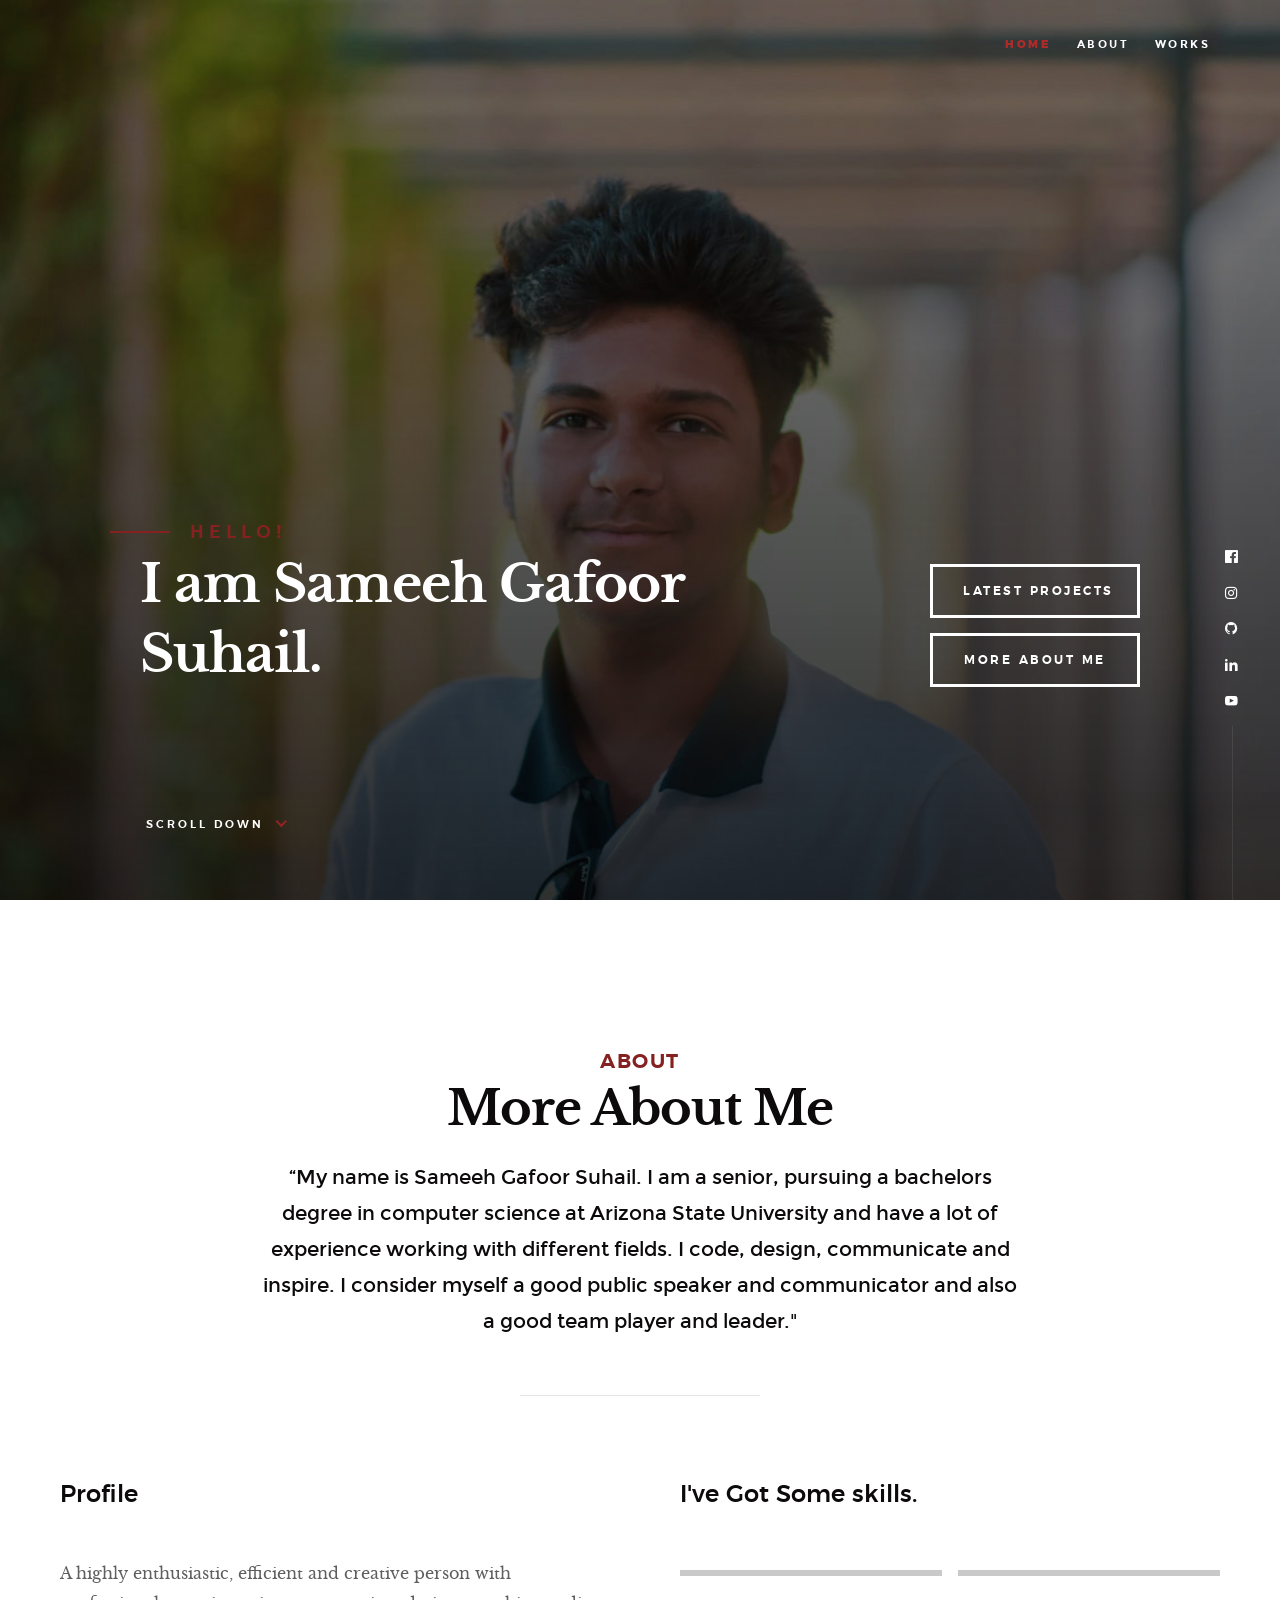
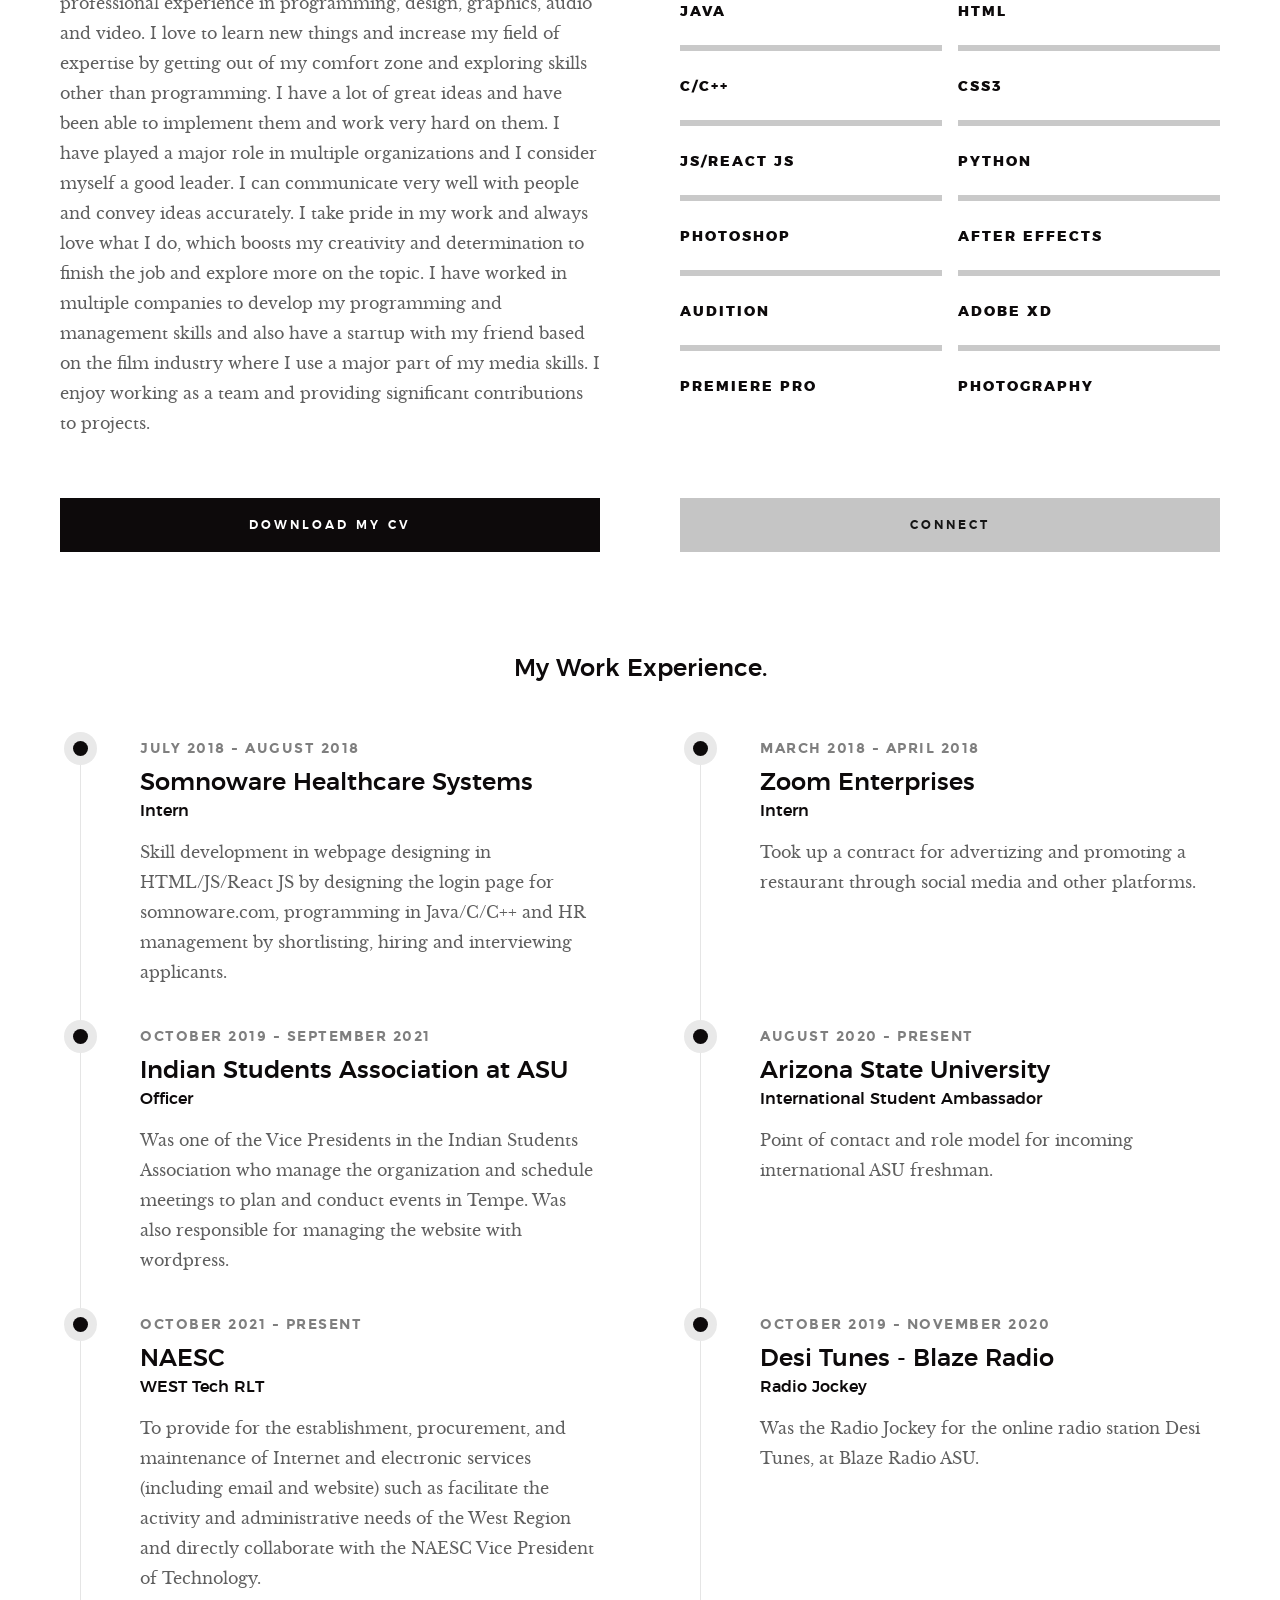
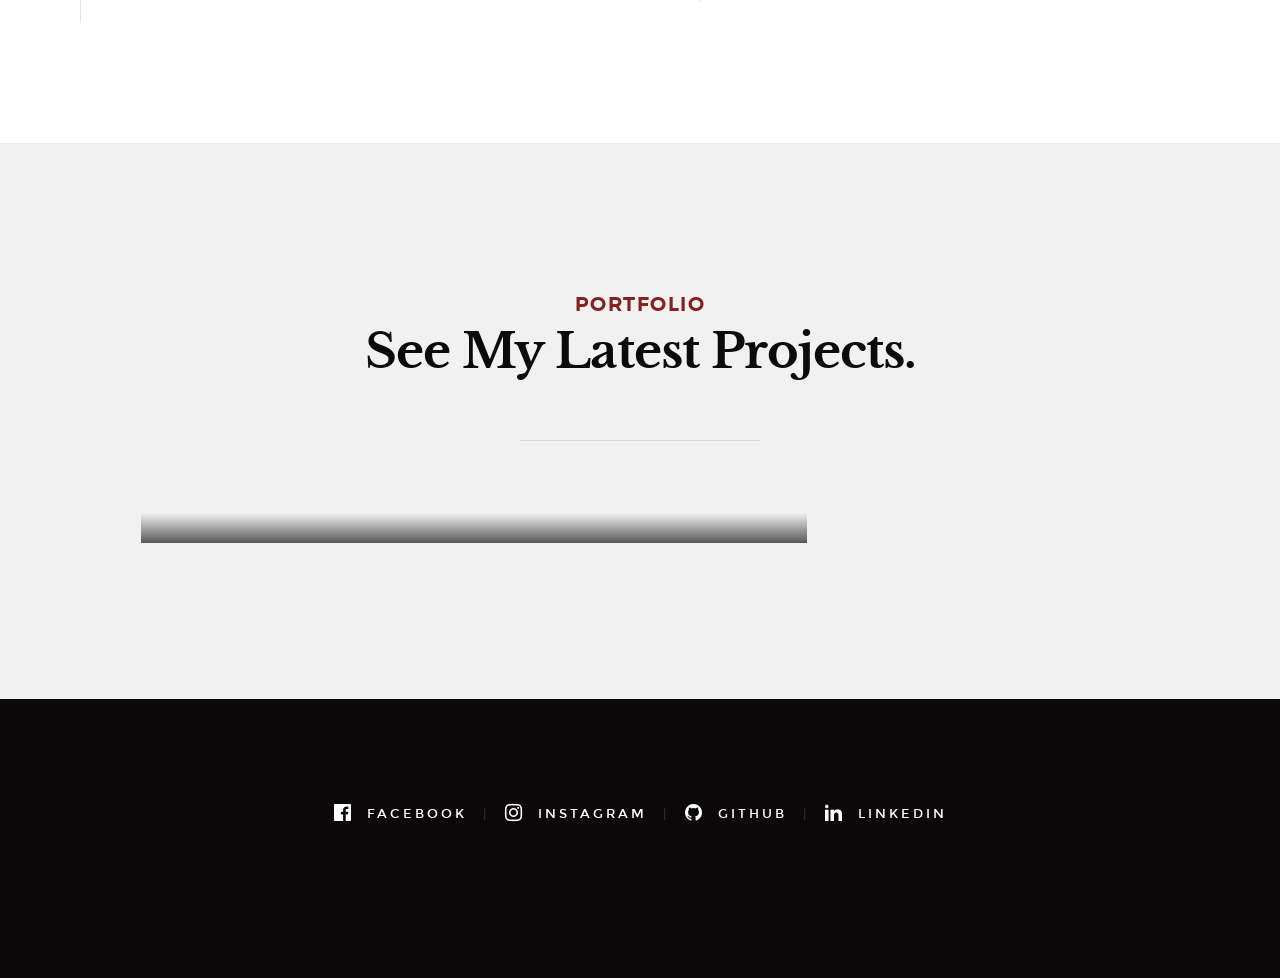
==== commit 8138b6a5: "updates" ====
--- a/index.html
+++ b/index.html
@@ -342,7 +342,7 @@
                         </a>
 
                         <div class="item-folio__caption">
-                            <p>It is a simple 3 page form, one for each question, and then with a "Done" page where the questions and their answers are listed. There is also an option to email the results to someone, which generates a mailto link.</p>
+                            <p>A simple 3 page form, developed by a team of four using React JS - one page for each question, with a "Done" page where the questions and their answers are listed. There is also an option to email the results to someone, which generates a mailto link.</p>
                         </div> 
                     </div> 
                 </div>
@@ -372,7 +372,7 @@
                         </a> 
 
                         <div class="item-folio__caption">
-                            <p>Nutroscan, a mobile application, reads nutrition labels with an audio feature for the visually impaired, and is built with higher contrast and letter emphasis for the visually impaired to view.</p>
+                            <p>Nutroscan, a mobile application developed by a team of four using React JS and Python which reads nutrition labels with an audio feature for the visually impaired, and is built with higher contrast and letter emphasis for the visually impaired to view.</p>
                         </div> 
                     </div> 
                 </div> 
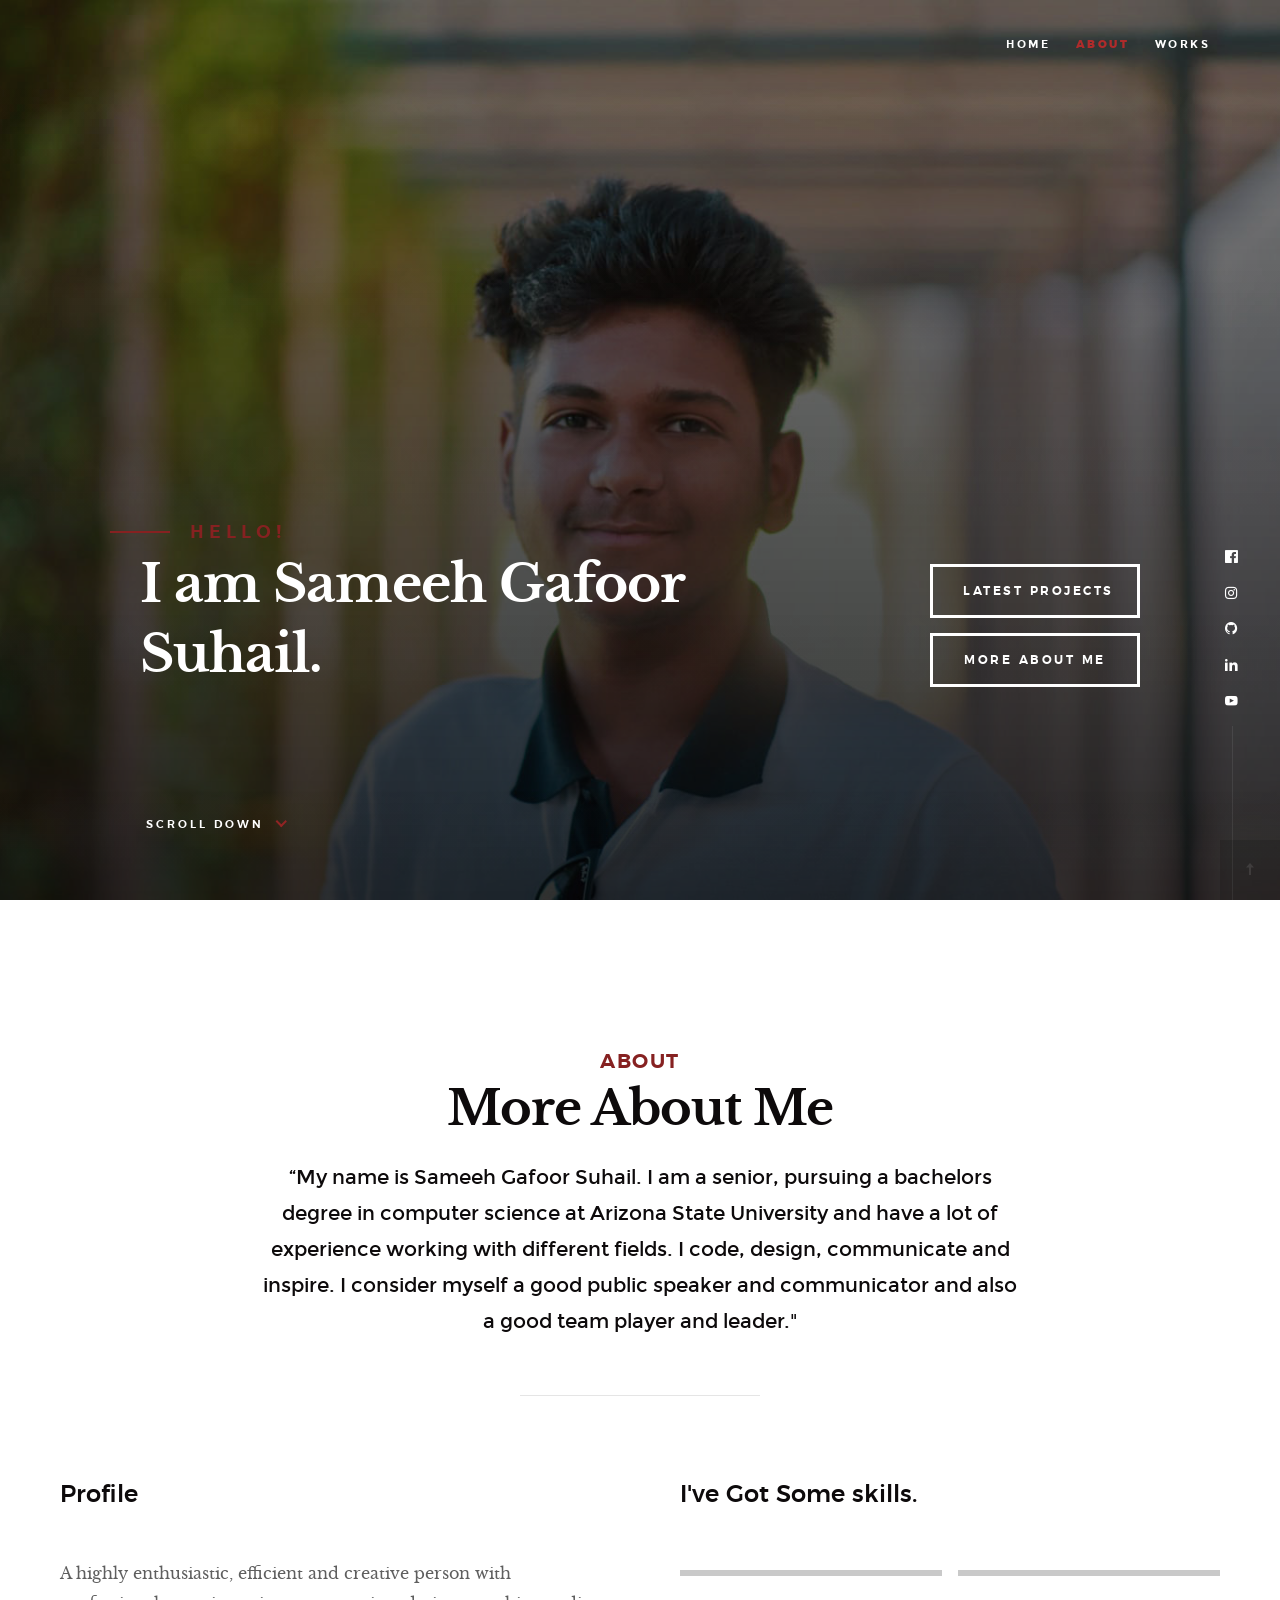
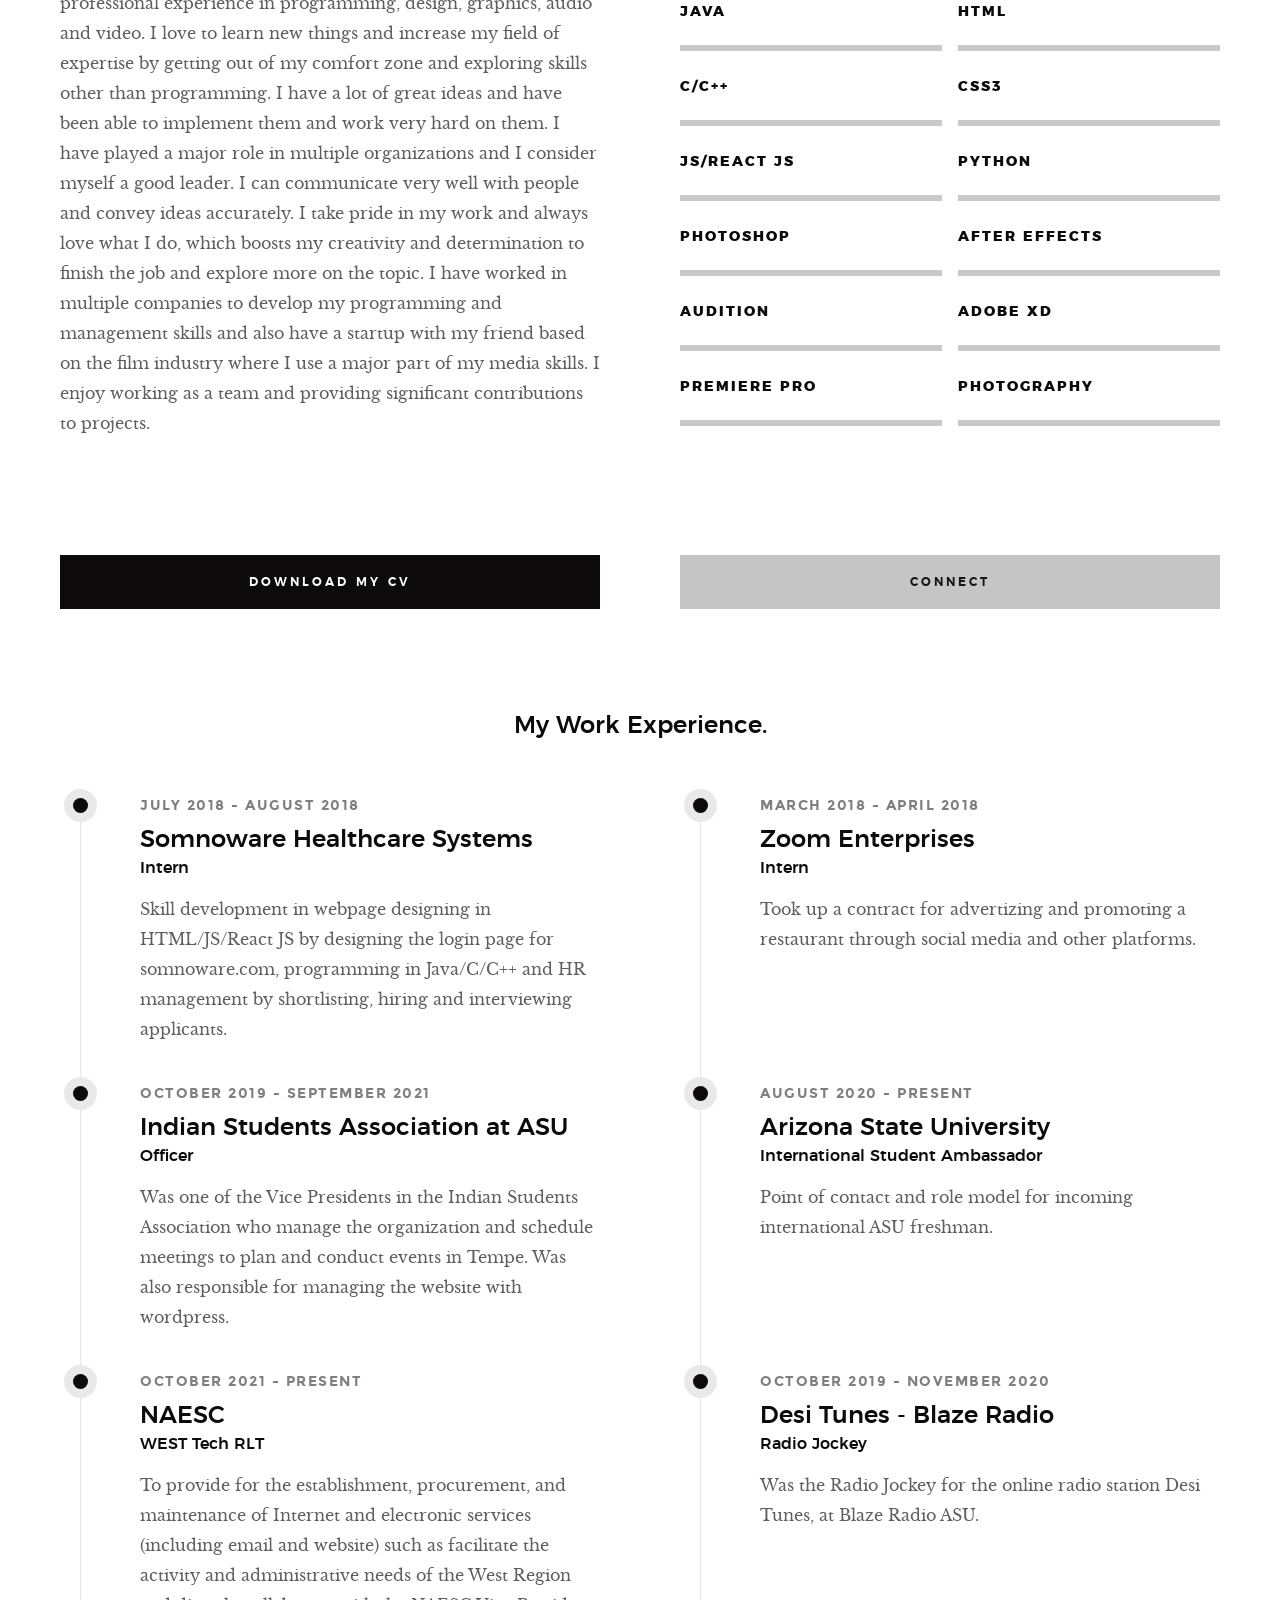
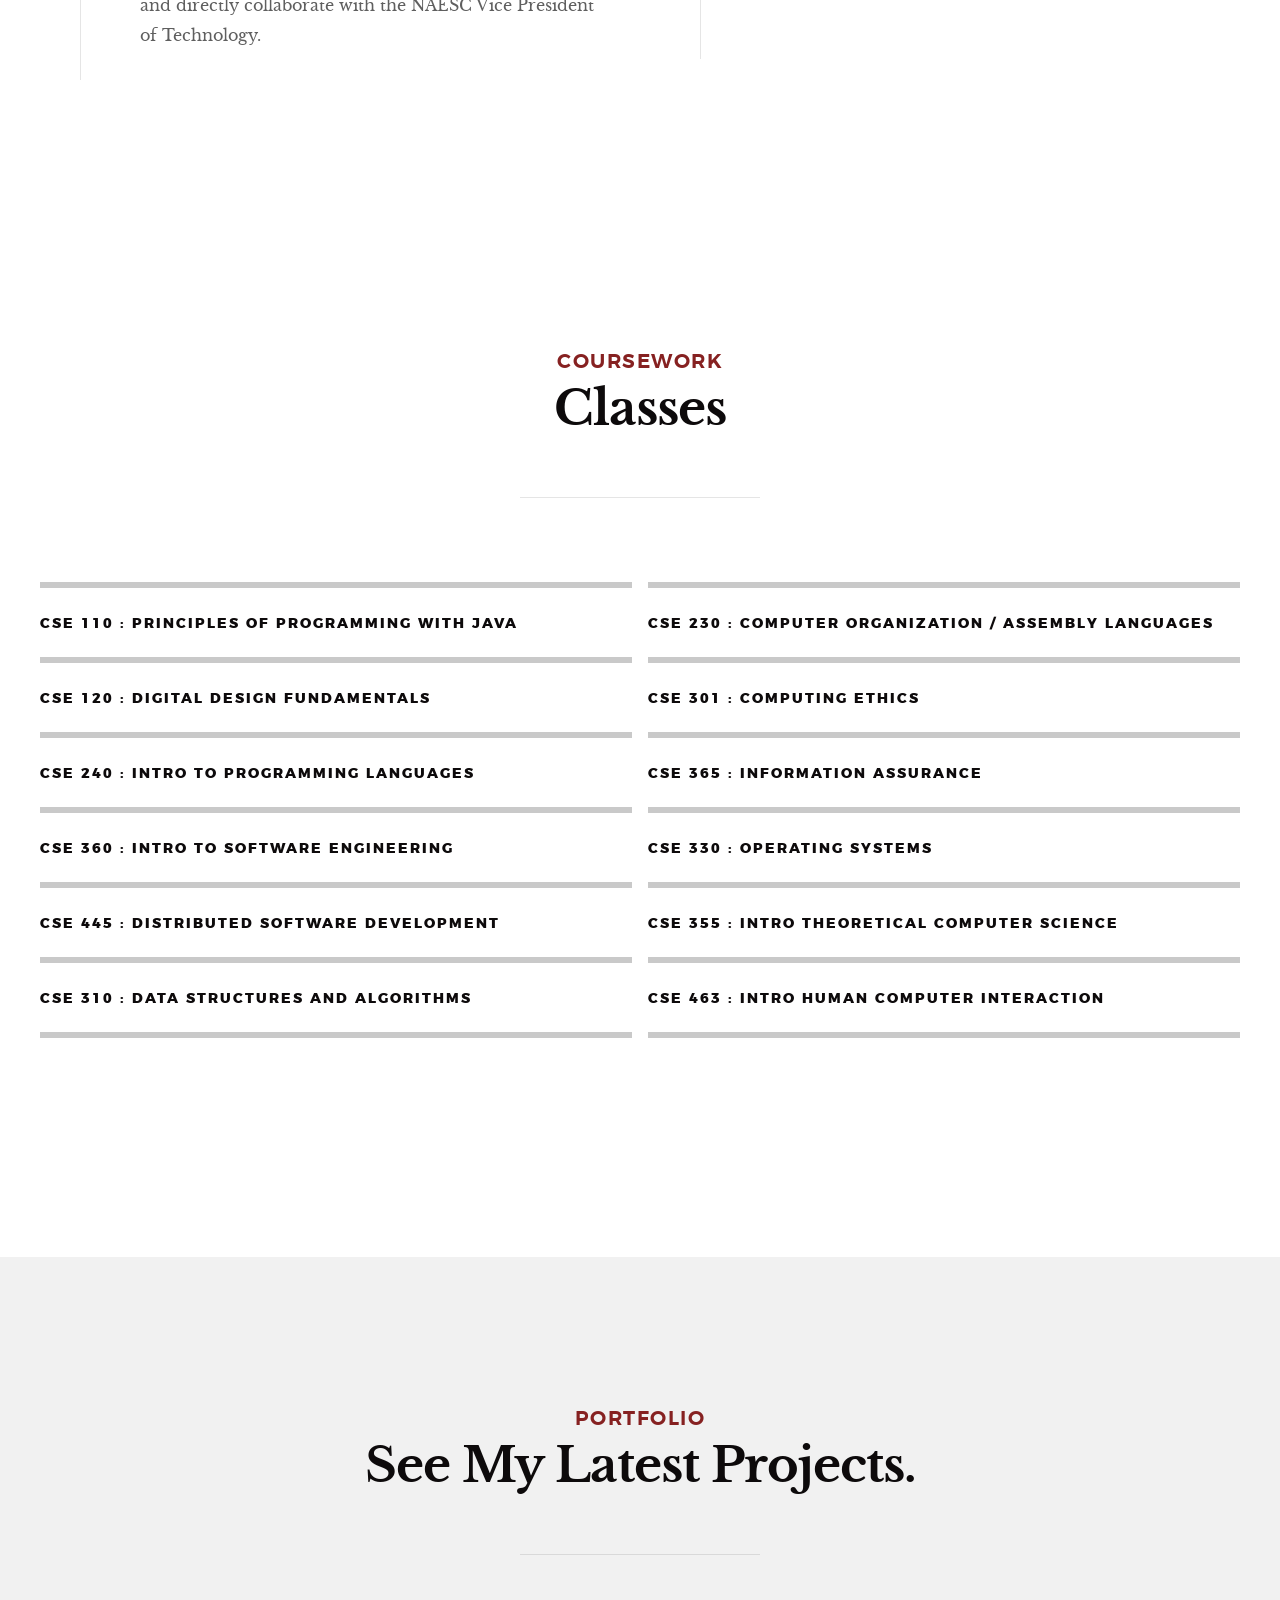
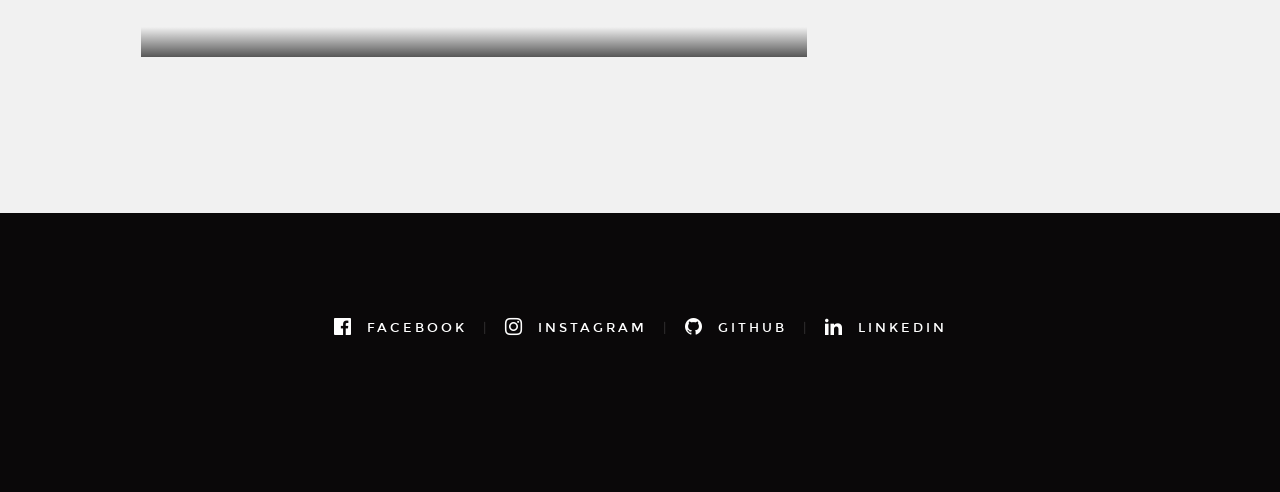
==== commit 1614b8a5: "added classes" ====
--- a/index.html
+++ b/index.html
@@ -179,7 +179,7 @@
                         </li>
                         <li>
                         <strong>Premiere Pro</strong>
-                        </li>
+                        </li><li></li>
                         <li>
                         <strong>After Effects</strong>
                         </li>
@@ -188,7 +188,7 @@
                         </li>   
                         <li>
                         <strong>Photography</strong>
-                        </li>  
+                        </li>  <li></li>
                         </div>
                 </ul>
             </div>
@@ -302,6 +302,69 @@
 
     </section> 
     
+
+    <section id="about" class="s-about target-section">
+
+        <div class="row narrow section-intro has-bottom-sep">
+            <div class="col-full">
+                <h3>Coursework</h3>
+                <h1>Classes</h1>
+                
+                <p class="lead"></p>
+            </div>
+        </div>
+        <div class="row about-content">
+   
+        <ul class="skill-bars">
+            <div class="column1">
+            <li>
+            <strong>CSE 110 : Principles of Programming with Java</strong>
+            </li>
+            <li>
+            <strong>CSE 120 : Digital Design Fundamentals</strong>
+            </li>
+            <li>
+            <strong>CSE 240 : Intro to Programming Languages</strong>
+            </li>
+            <li>
+            <strong>CSE 230 : Computer Organization / Assembly Languages</strong>
+            </li>
+            <li>
+            <strong>CSE 301 : Computing Ethics</strong>
+            </li>   
+            <li>
+            <strong>CSE 365 : Information Assurance</strong>
+            </li>  
+            
+            </div>
+
+            <div class="column2">
+                <li>
+                <strong>CSE 360 : Intro to Software Engineering</strong>
+                </li>
+                <li>
+                <strong>CSE 445 : Distributed Software Development</strong>
+                </li>
+                <li>
+                <strong>CSE 310 : Data Structures and Algorithms</strong>
+                </li><li></li>
+                <li>
+                <strong>CSE 330 : Operating Systems</strong>
+                </li>
+                <li>
+                <strong>CSE 355 : Intro Theoretical Computer Science</strong>
+                </li>   
+                <li>
+                <strong>CSE 463 : Intro Human Computer Interaction</strong>
+                </li>  <li></li>
+                </div>
+        </ul>
+</div>
+
+
+    </section>
+
+
 
     <section id="works" class="s-works target-section">
 
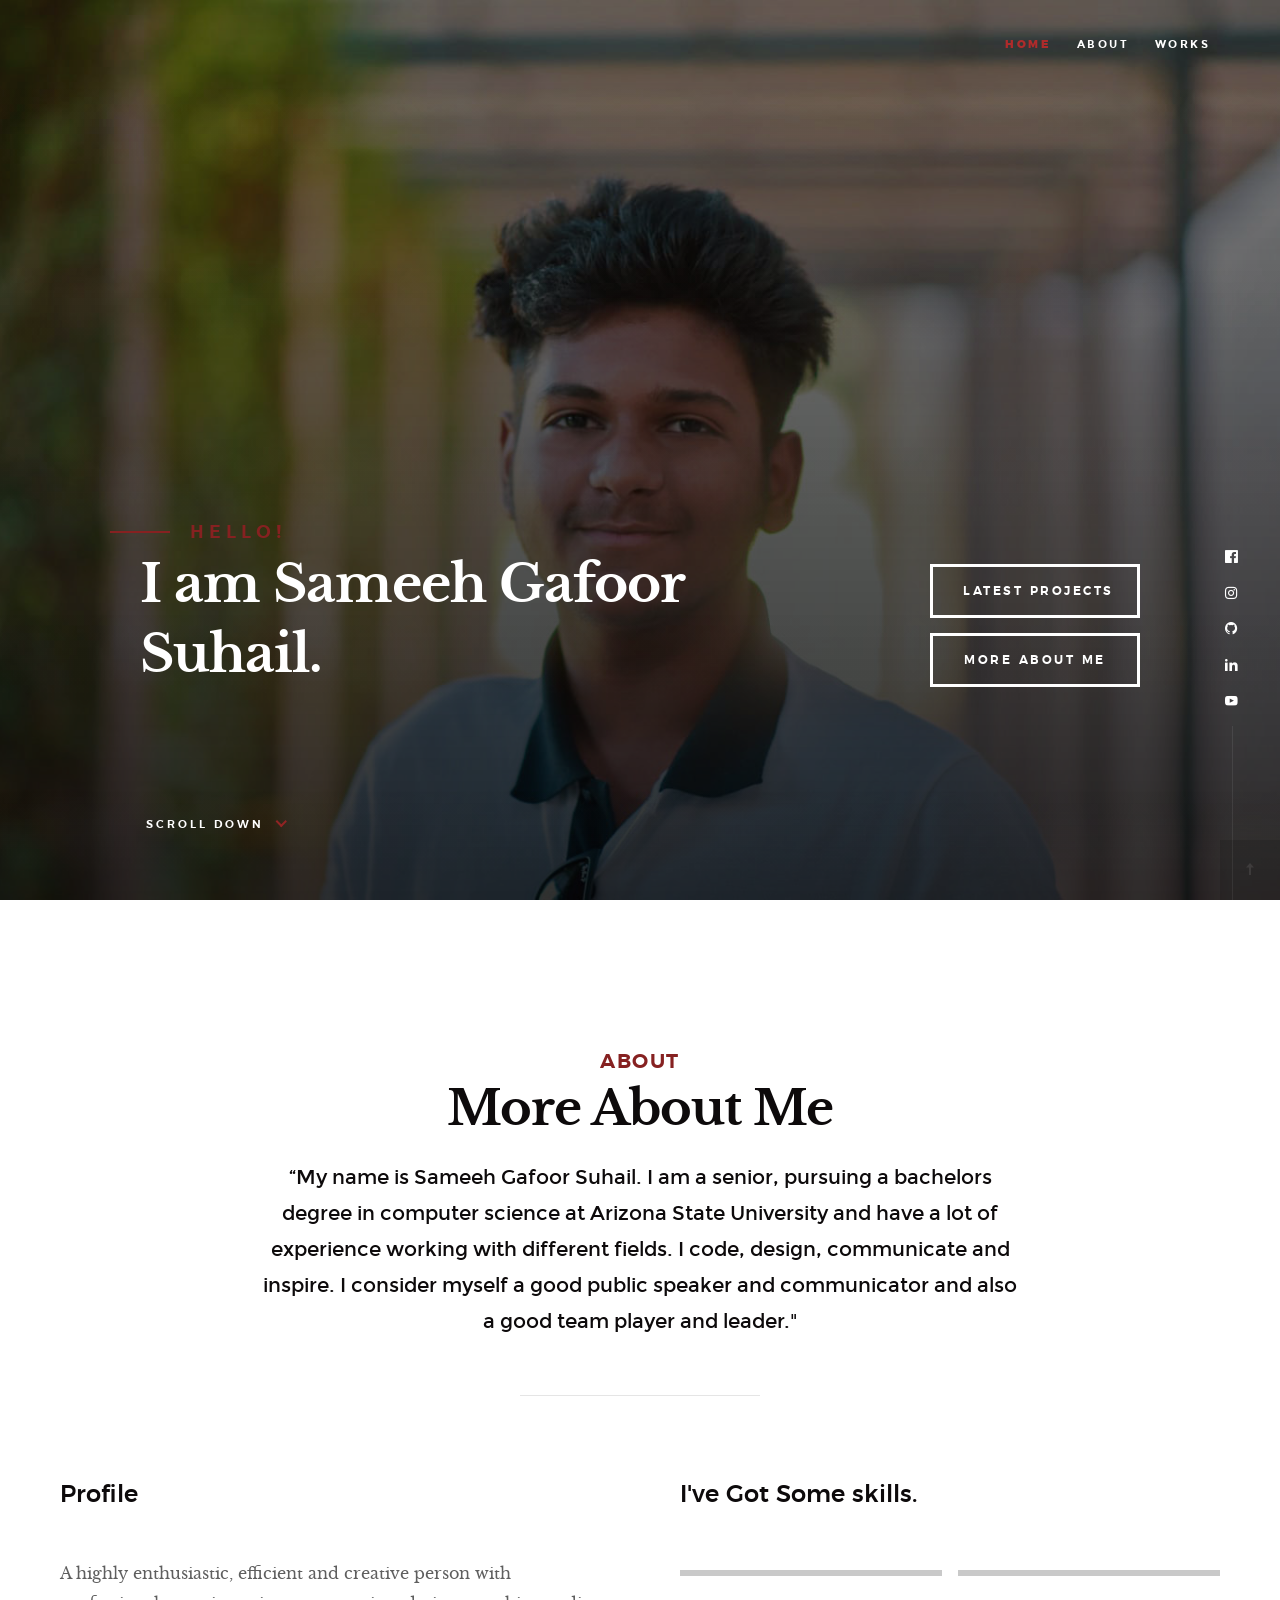
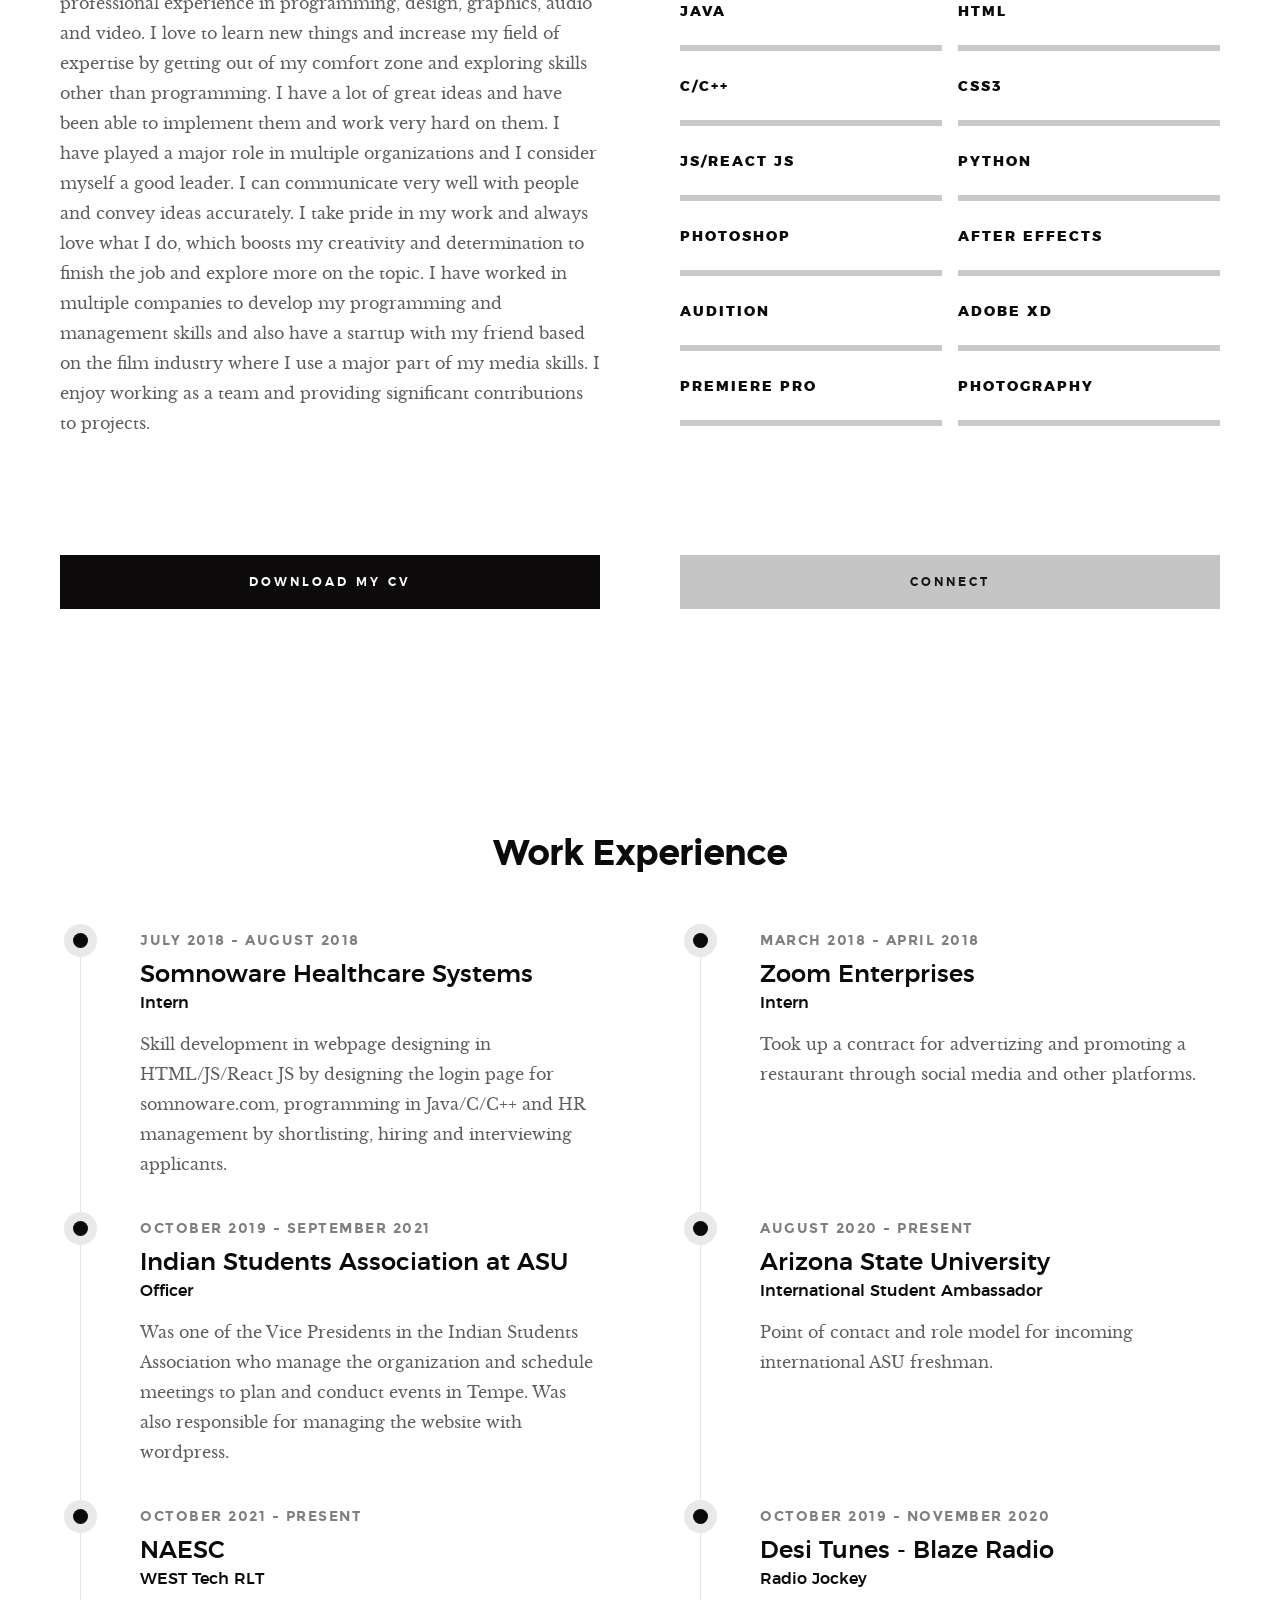
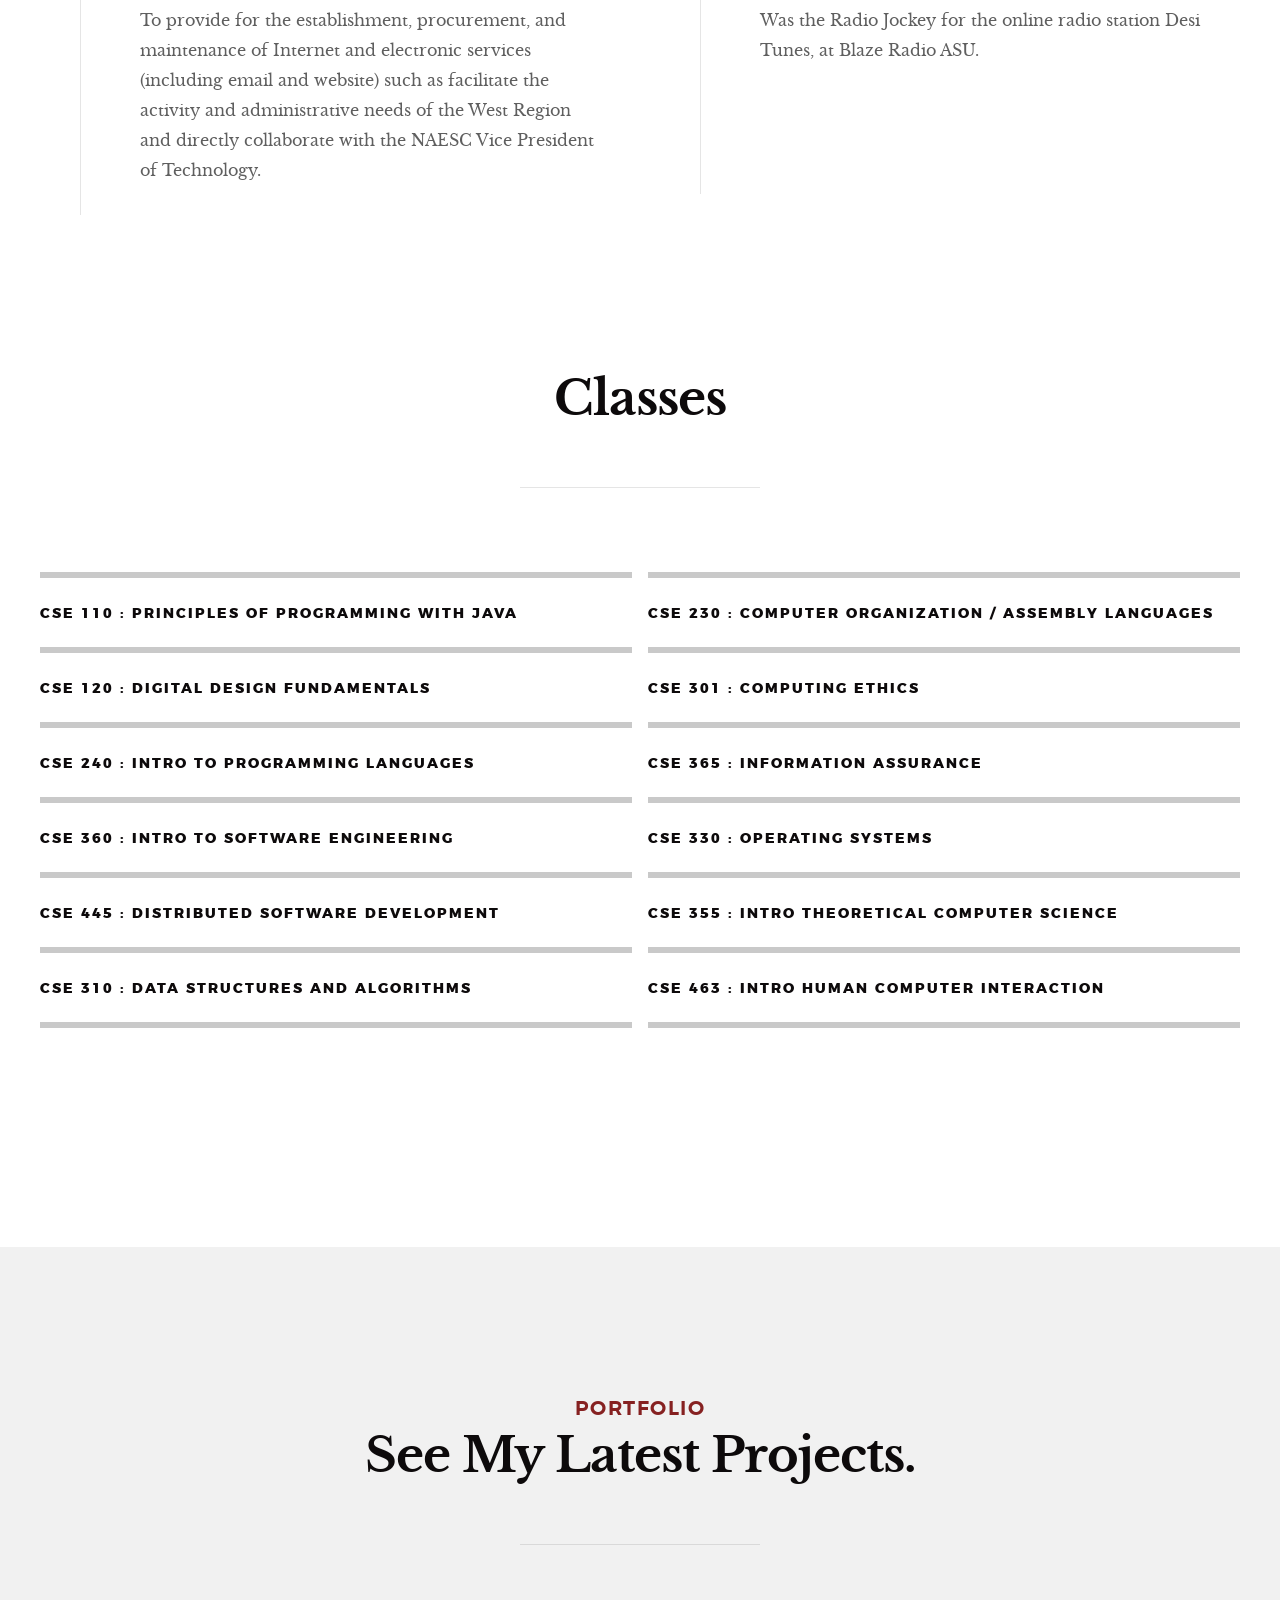
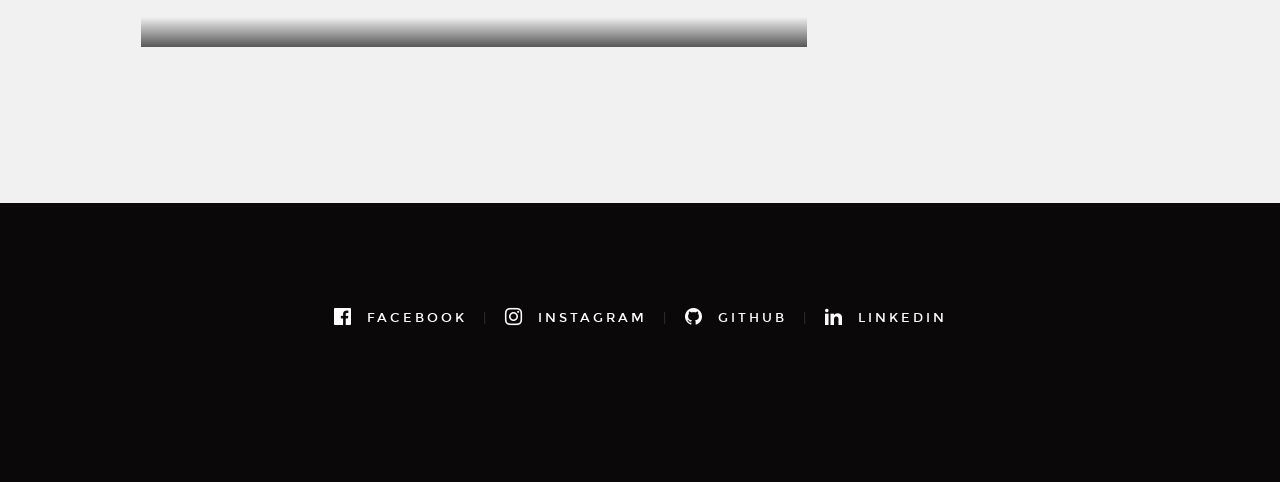
==== commit 1908ee6d: "ui" ====
--- a/index.html
+++ b/index.html
@@ -205,11 +205,11 @@
             </div>
 
         </div> 
-
+<br><br><br><br>
         <div class="row about-content about-content--timeline">
 
             <div class="col-full text-center">
-                <h3>My Work Experience.</h3>
+                <h1>Work Experience</h1>
             </div>
 
             <div class="col-six tab-full left">
@@ -300,14 +300,10 @@
 
         </div> 
 
-    </section> 
-    
-
-    <section id="about" class="s-about target-section">
+        <br><br><br><br>
 
         <div class="row narrow section-intro has-bottom-sep">
             <div class="col-full">
-                <h3>Coursework</h3>
                 <h1>Classes</h1>
                 
                 <p class="lead"></p>
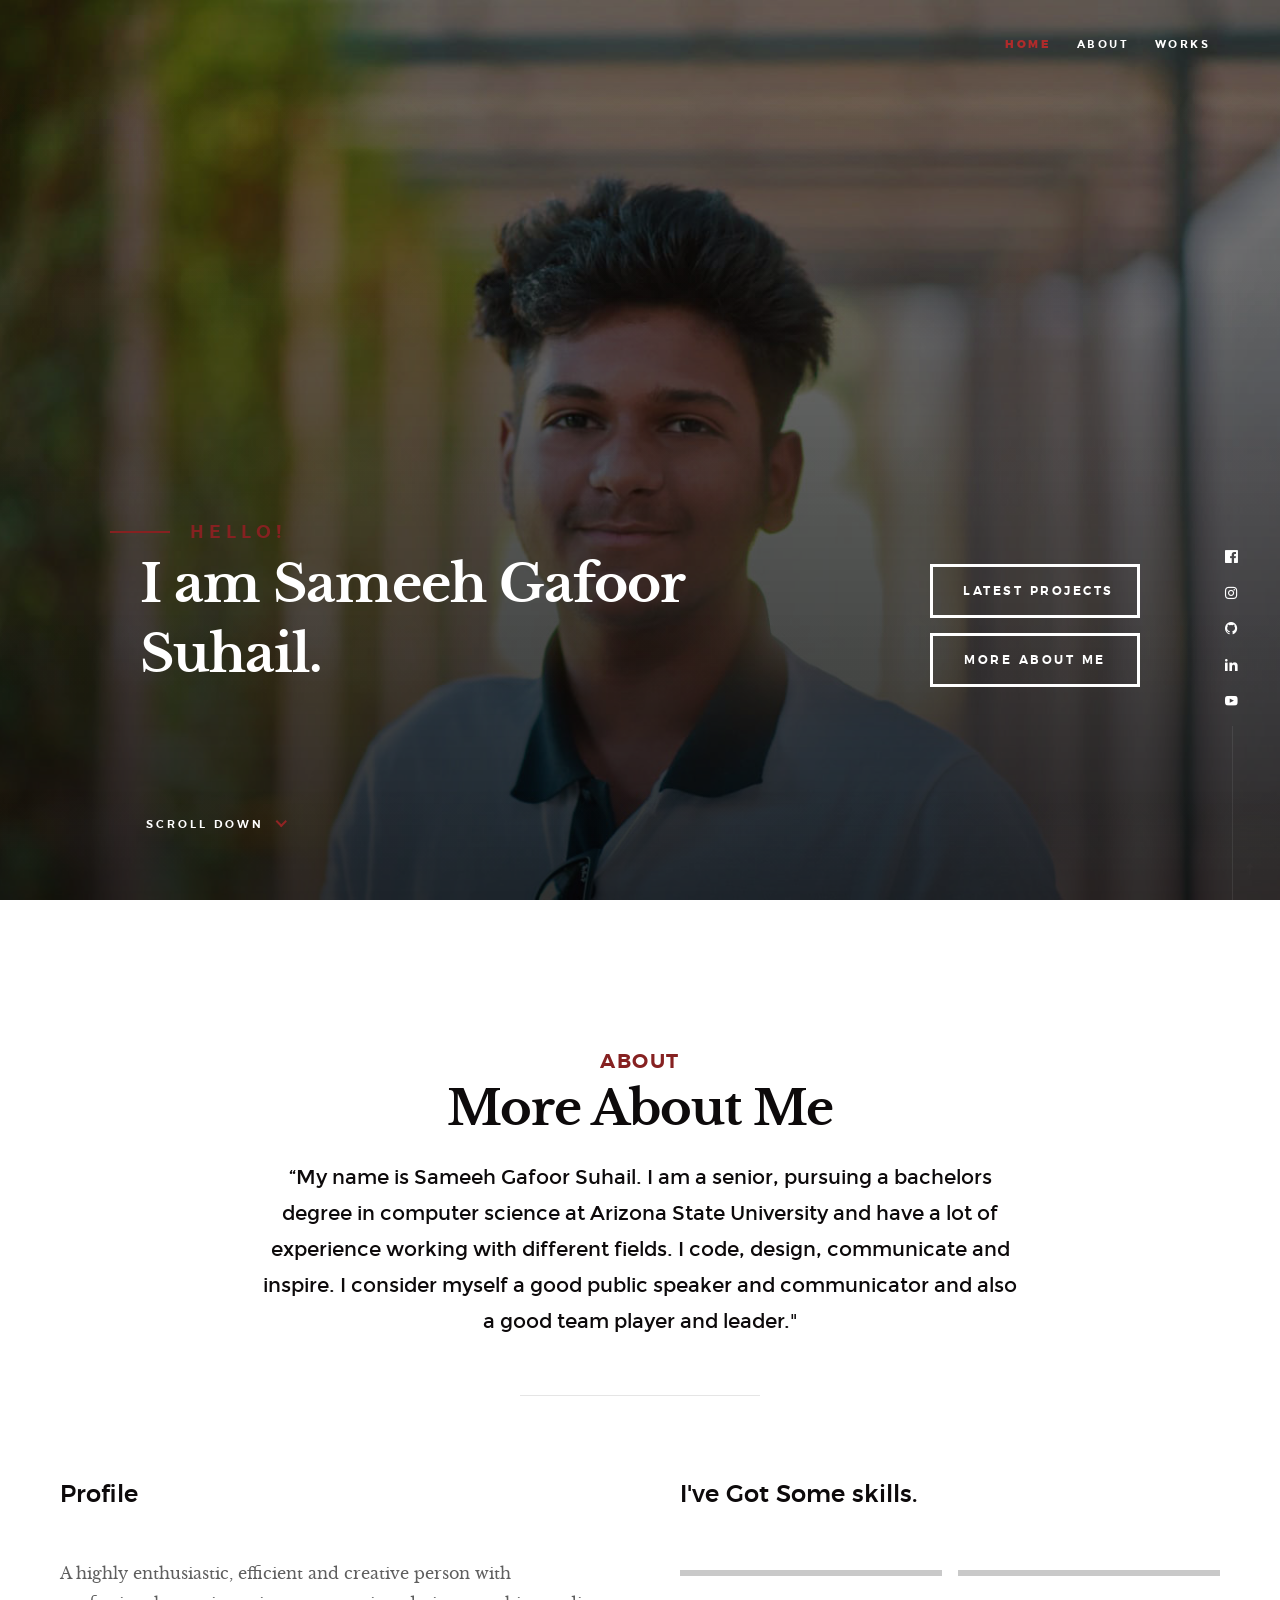
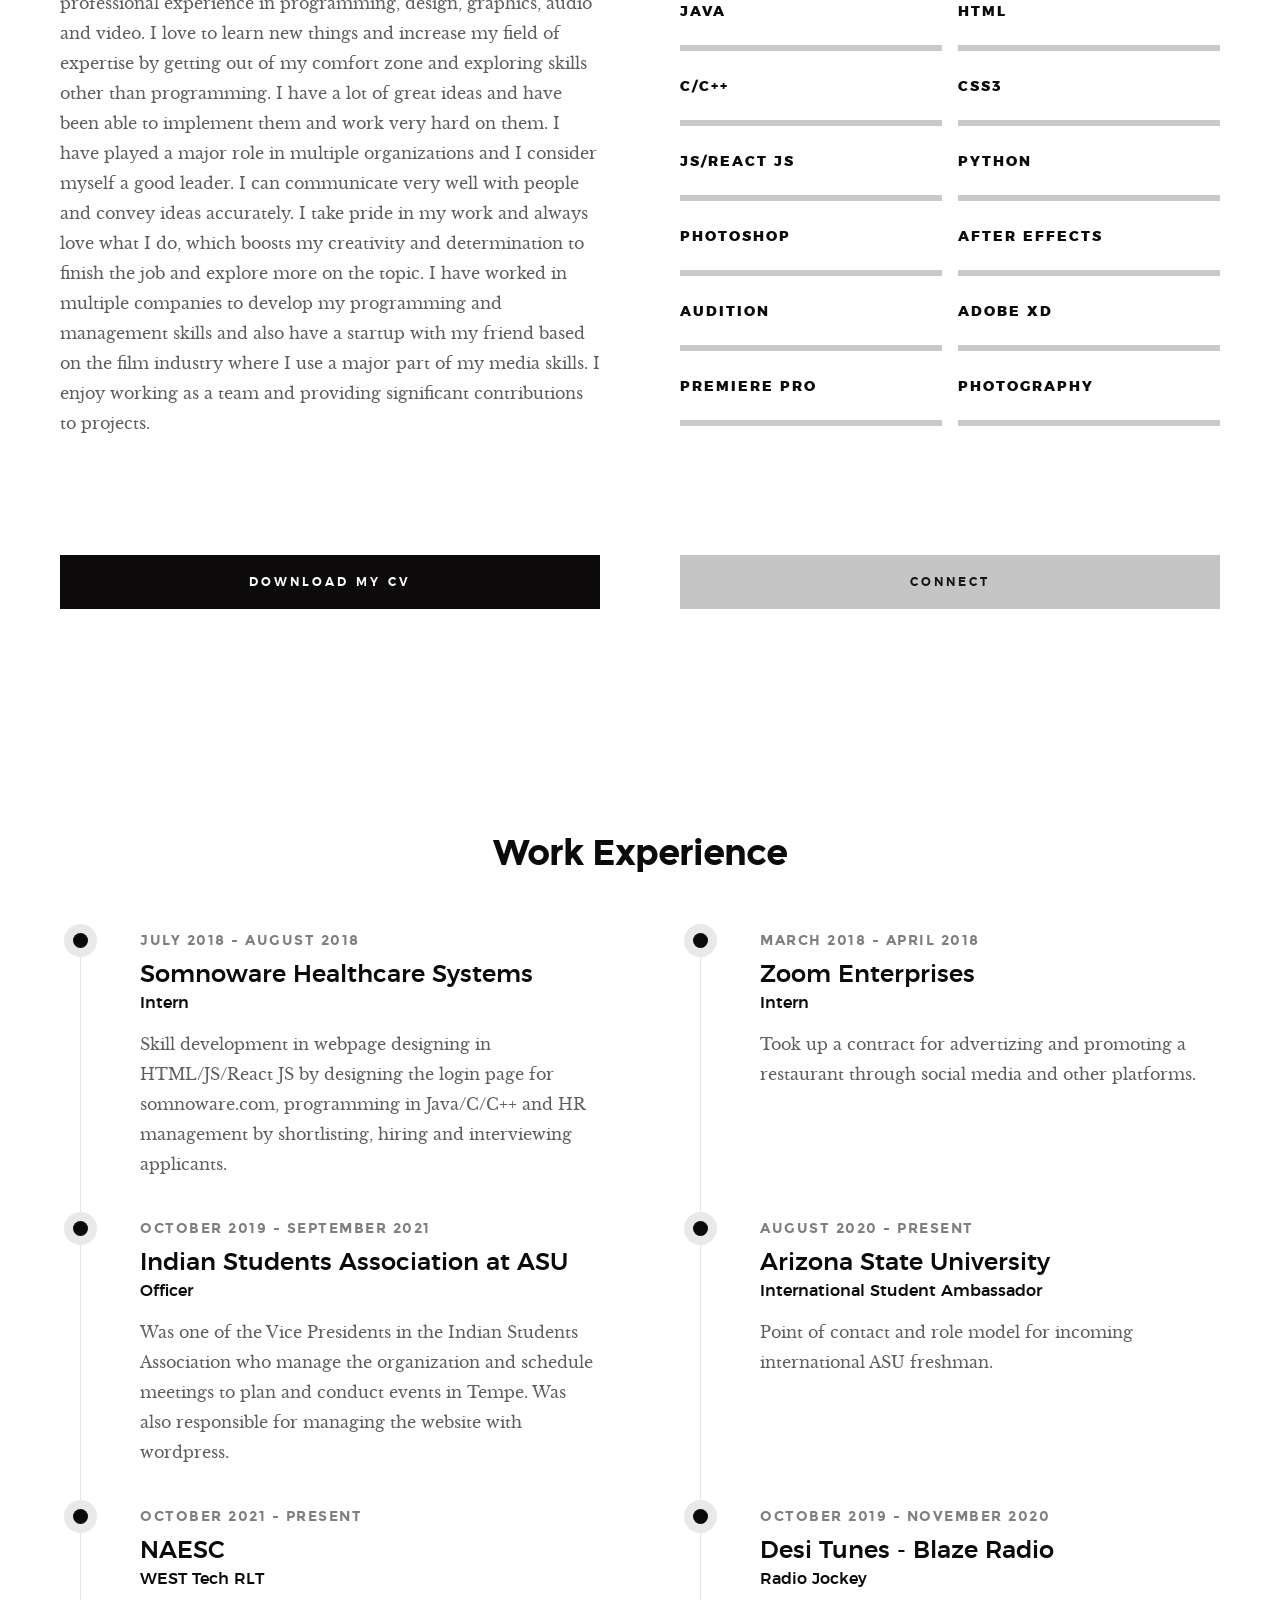
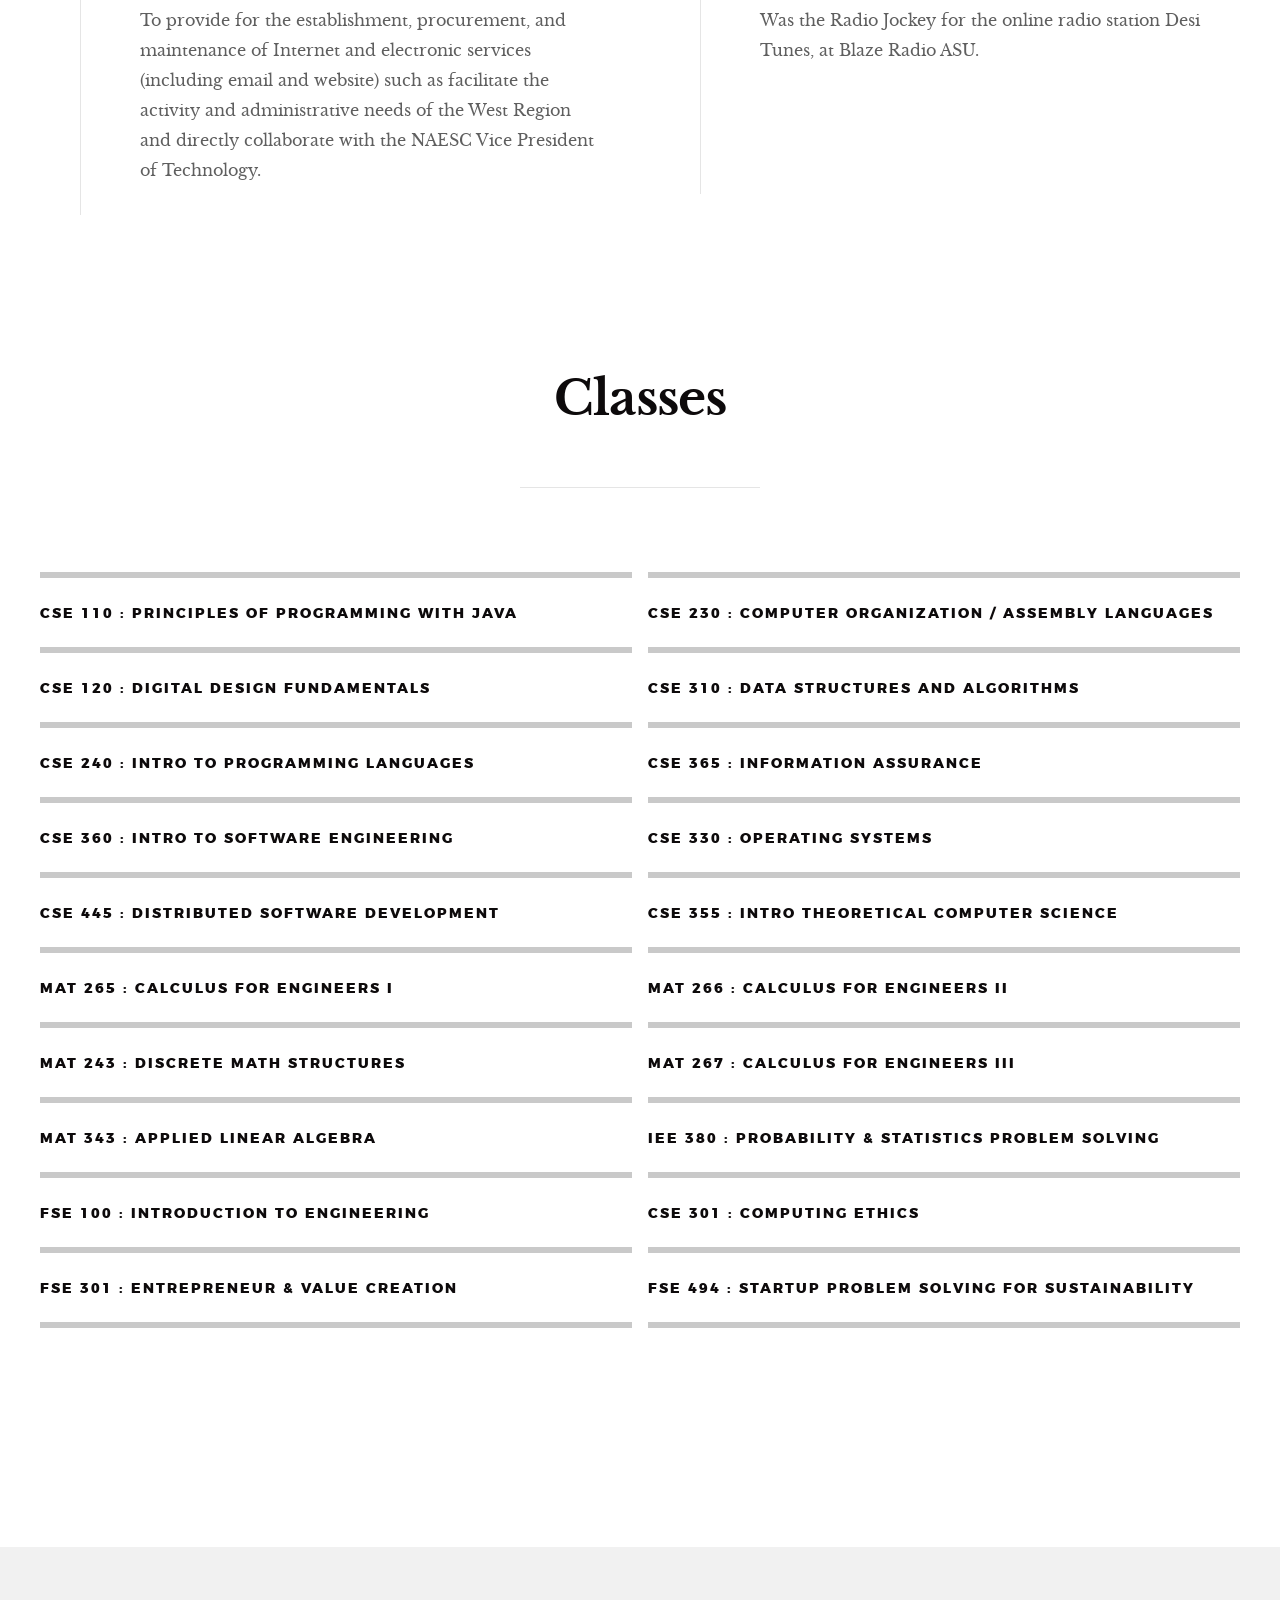
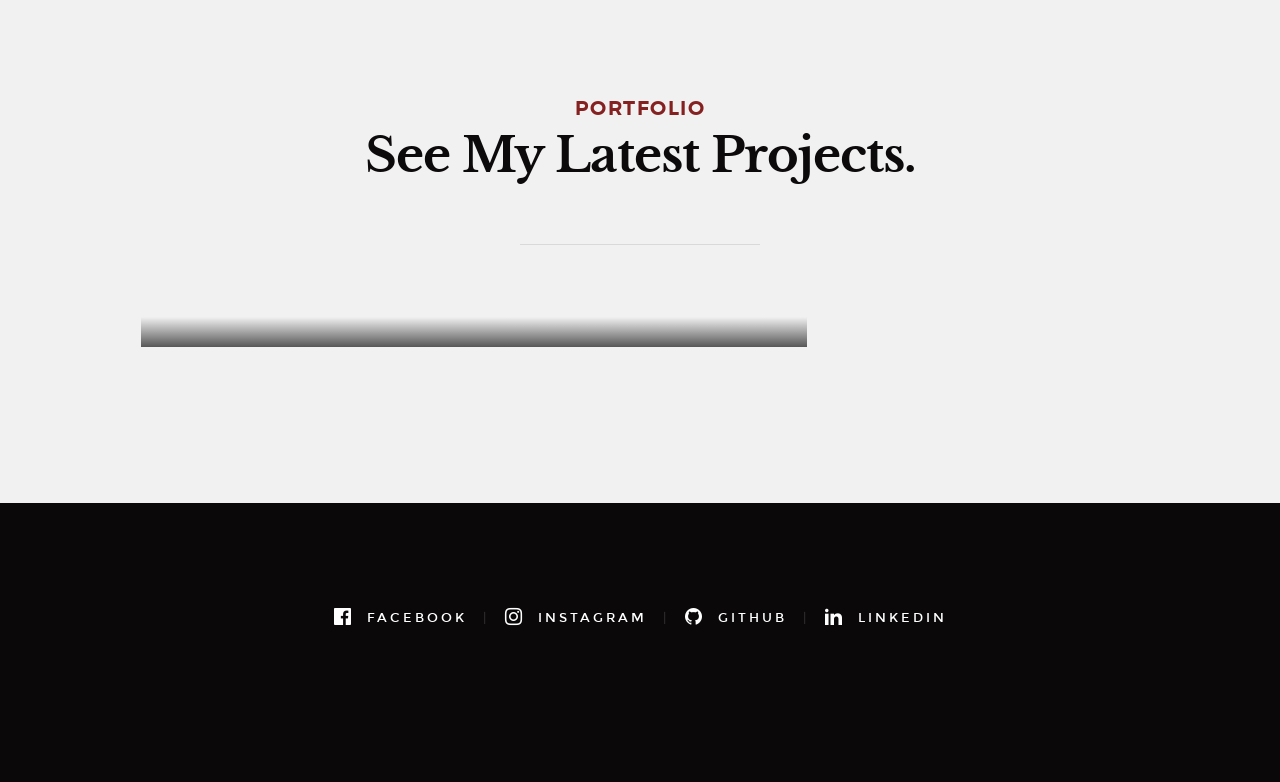
==== commit 0154cd51: "classes" ====
--- a/index.html
+++ b/index.html
@@ -326,7 +326,7 @@
             <strong>CSE 230 : Computer Organization / Assembly Languages</strong>
             </li>
             <li>
-            <strong>CSE 301 : Computing Ethics</strong>
+            <strong>CSE 310 : Data Structures and Algorithms</strong>
             </li>   
             <li>
             <strong>CSE 365 : Information Assurance</strong>
@@ -342,7 +342,16 @@
                 <strong>CSE 445 : Distributed Software Development</strong>
                 </li>
                 <li>
-                <strong>CSE 310 : Data Structures and Algorithms</strong>
+                <strong>MAT 265 : Calculus for Engineers I</strong>
+                </li>
+                <li>
+                <strong>MAT 243 : Discrete Math Structures</strong>
+                </li>
+                <li><strong>MAT 343 : Applied Linear Algebra</strong>
+                </li>
+                <li><strong>FSE 100 : Introduction to Engineering</strong>
+                </li>
+                <li><strong>FSE 301 : Entrepreneur & Value Creation</strong>
                 </li><li></li>
                 <li>
                 <strong>CSE 330 : Operating Systems</strong>
@@ -351,8 +360,17 @@
                 <strong>CSE 355 : Intro Theoretical Computer Science</strong>
                 </li>   
                 <li>
-                <strong>CSE 463 : Intro Human Computer Interaction</strong>
-                </li>  <li></li>
+                <strong>MAT 266 : Calculus for Engineers II</strong>
+                </li>  
+                <li>
+                <strong>MAT 267 : Calculus for Engineers III</strong>
+                </li>
+                <li><strong>IEE 380 : Probability & Statistics Problem Solving</strong>
+                </li>
+                <li><strong>CSE 301 : Computing Ethics</strong>
+                </li>
+                <li><strong>FSE 494 : Startup Problem Solving for Sustainability</strong>
+                </li><li></li>
                 </div>
         </ul>
 </div>
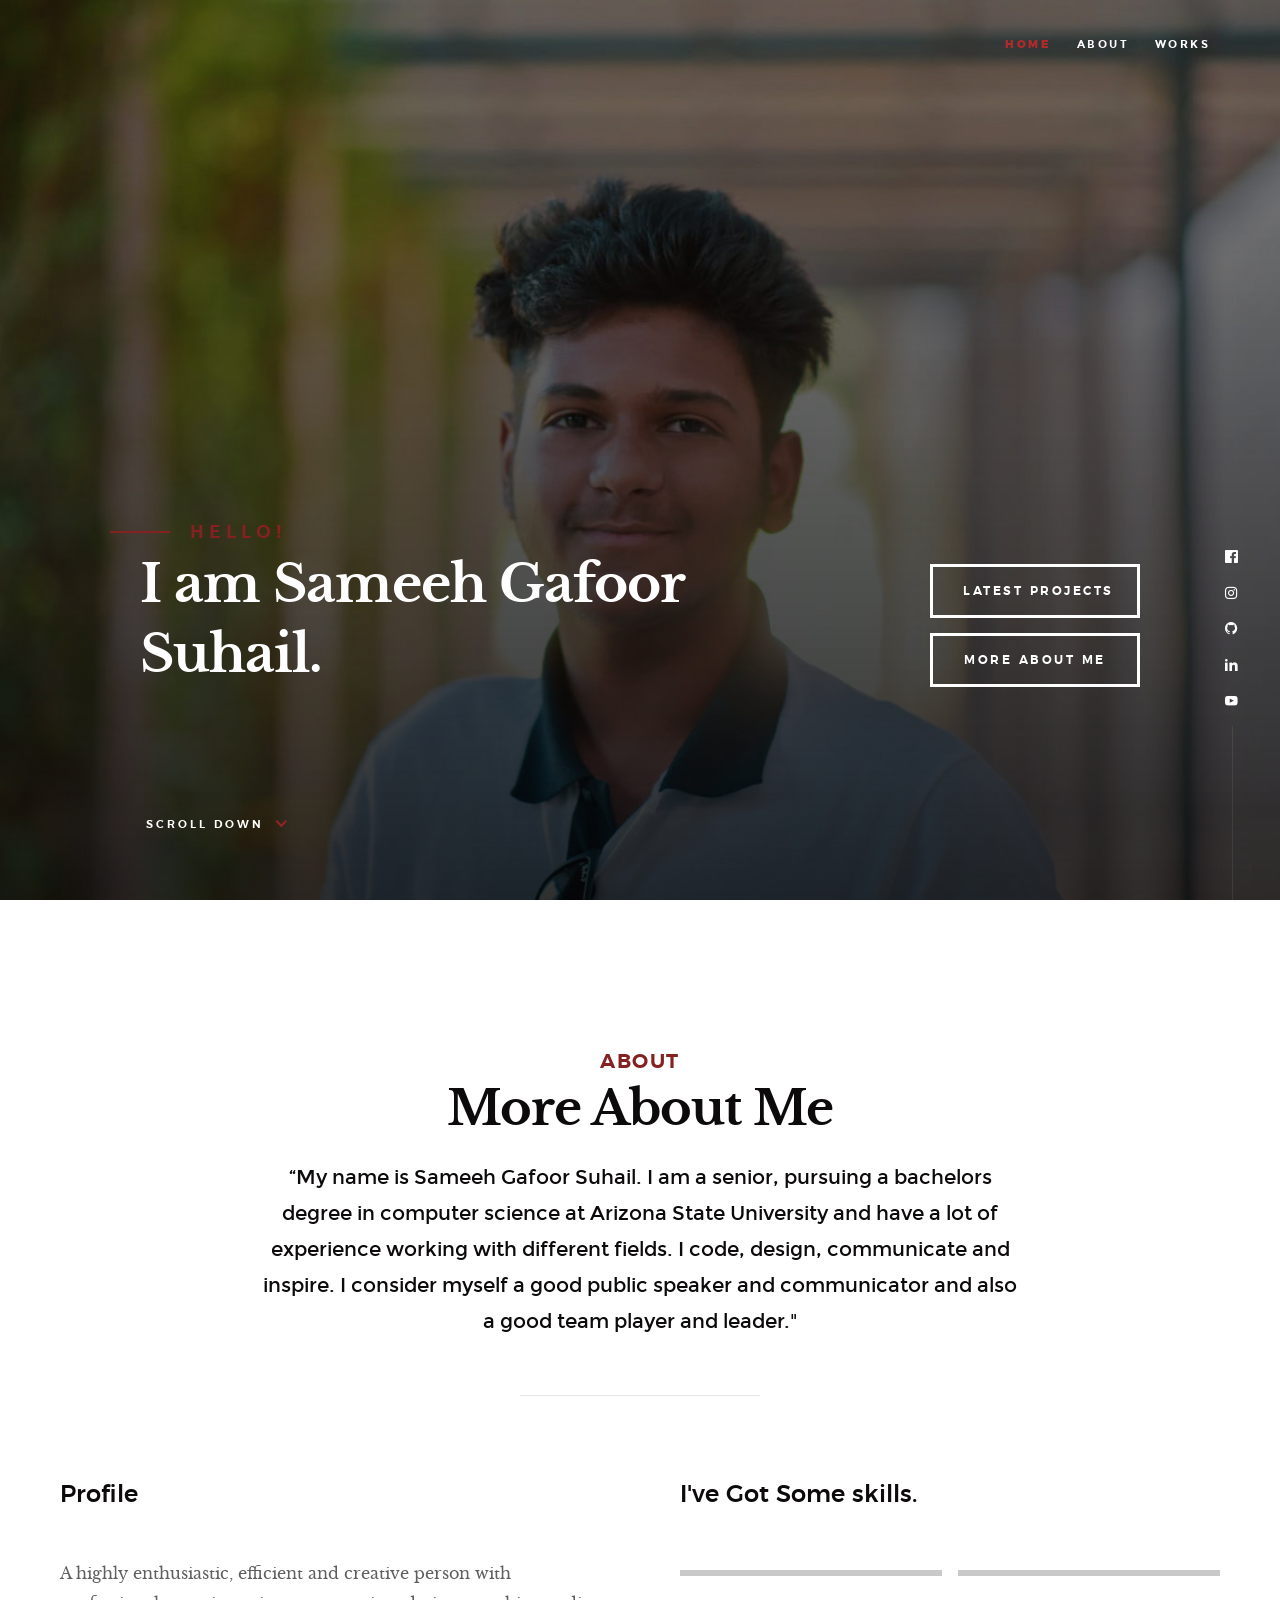
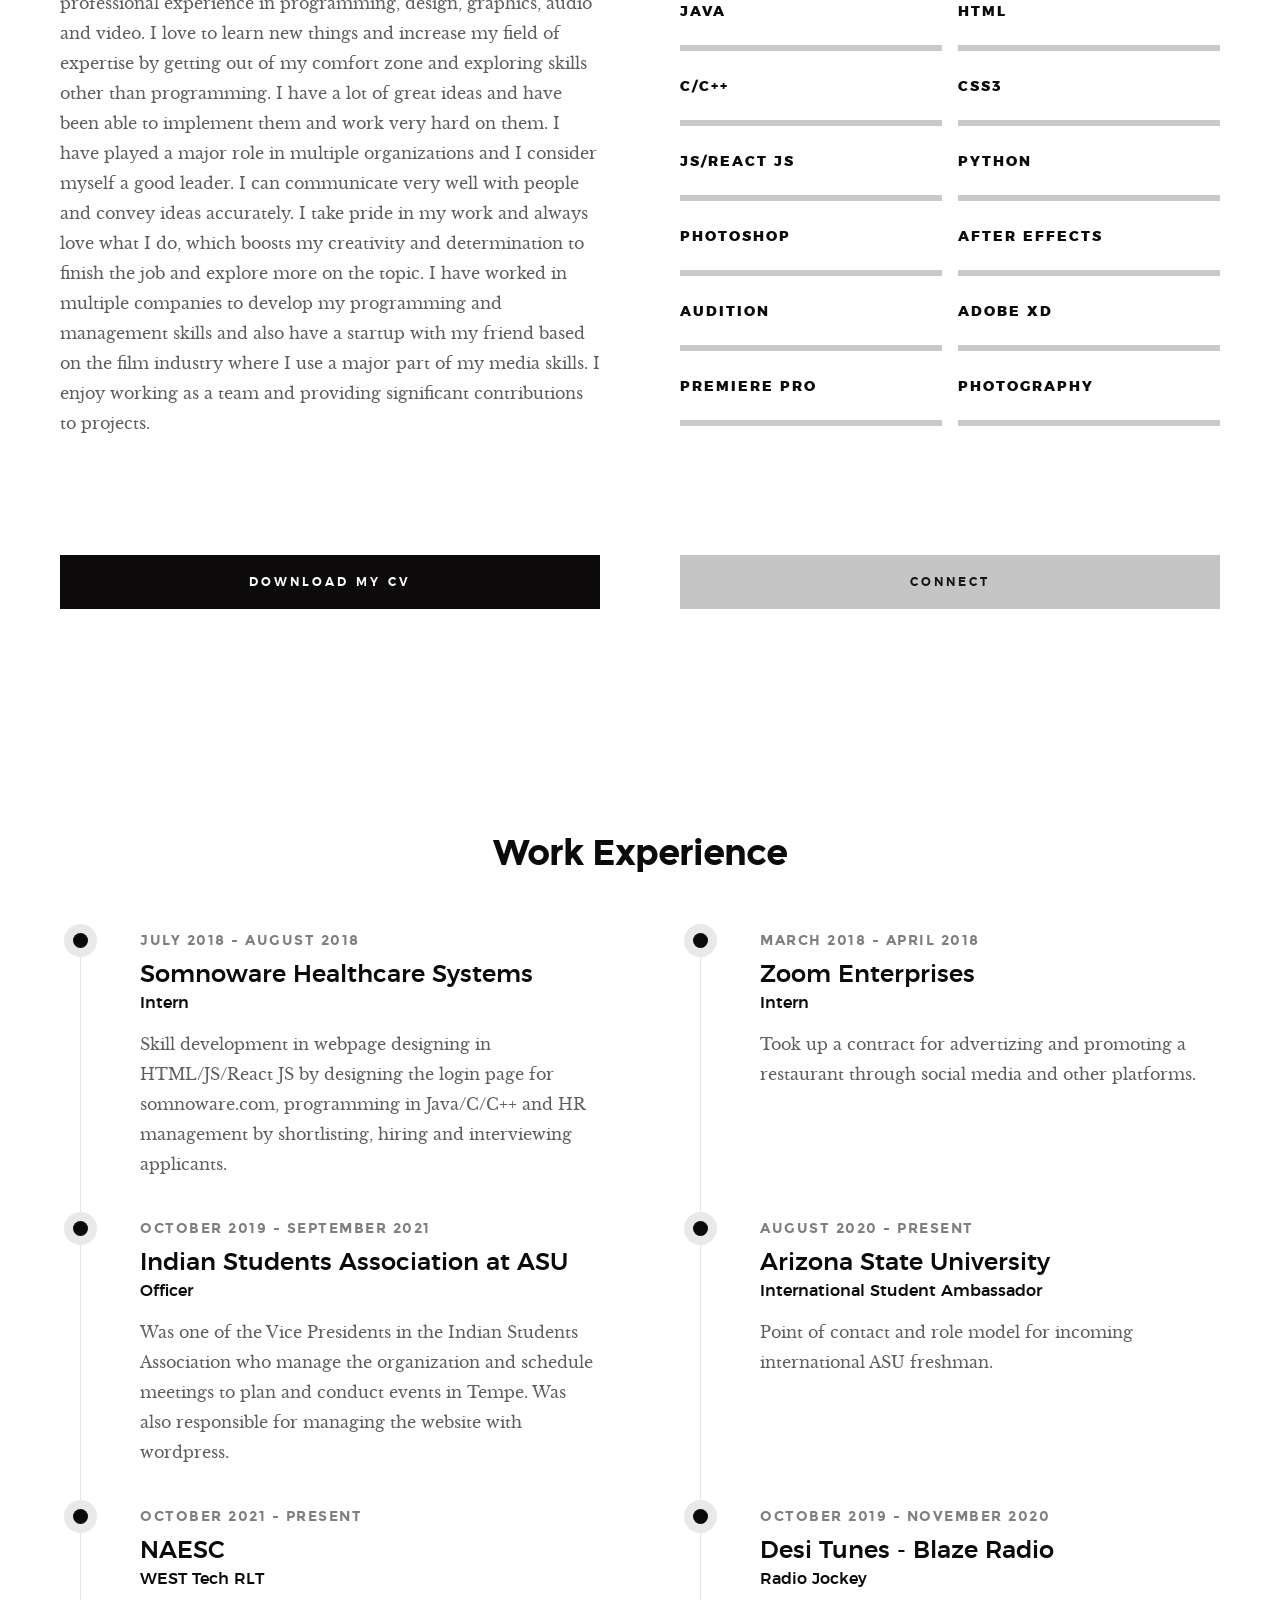
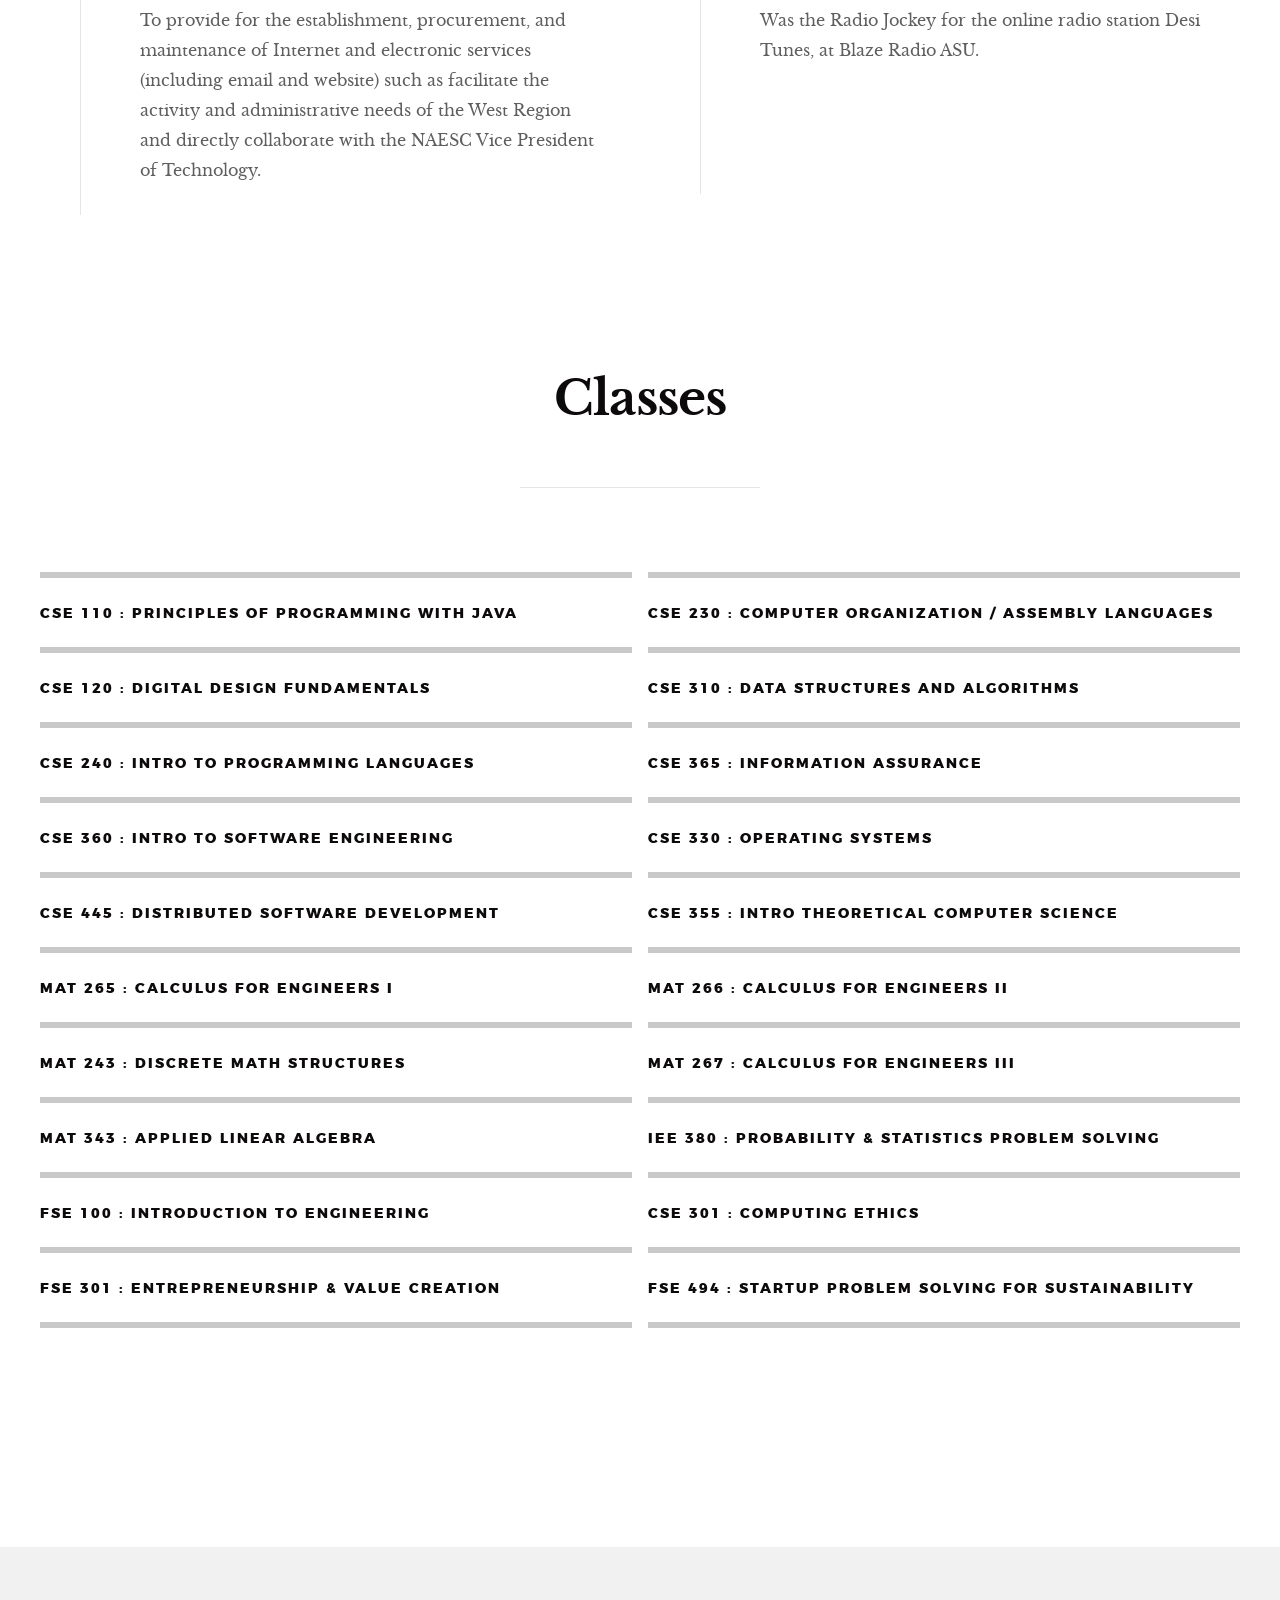
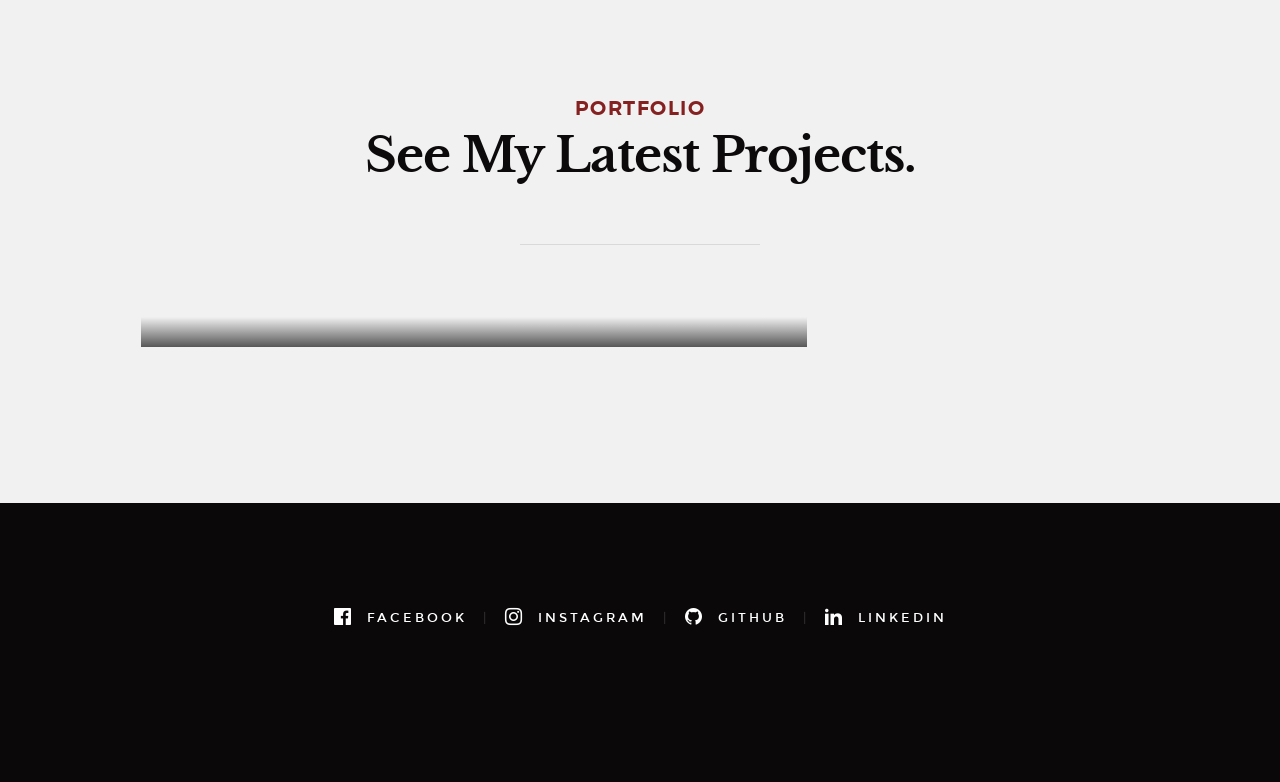
==== commit 612a7949: "add" ====
--- a/index.html
+++ b/index.html
@@ -351,7 +351,7 @@
                 </li>
                 <li><strong>FSE 100 : Introduction to Engineering</strong>
                 </li>
-                <li><strong>FSE 301 : Entrepreneur & Value Creation</strong>
+                <li><strong>FSE 301 : Entrepreneurship & Value Creation</strong>
                 </li><li></li>
                 <li>
                 <strong>CSE 330 : Operating Systems</strong>
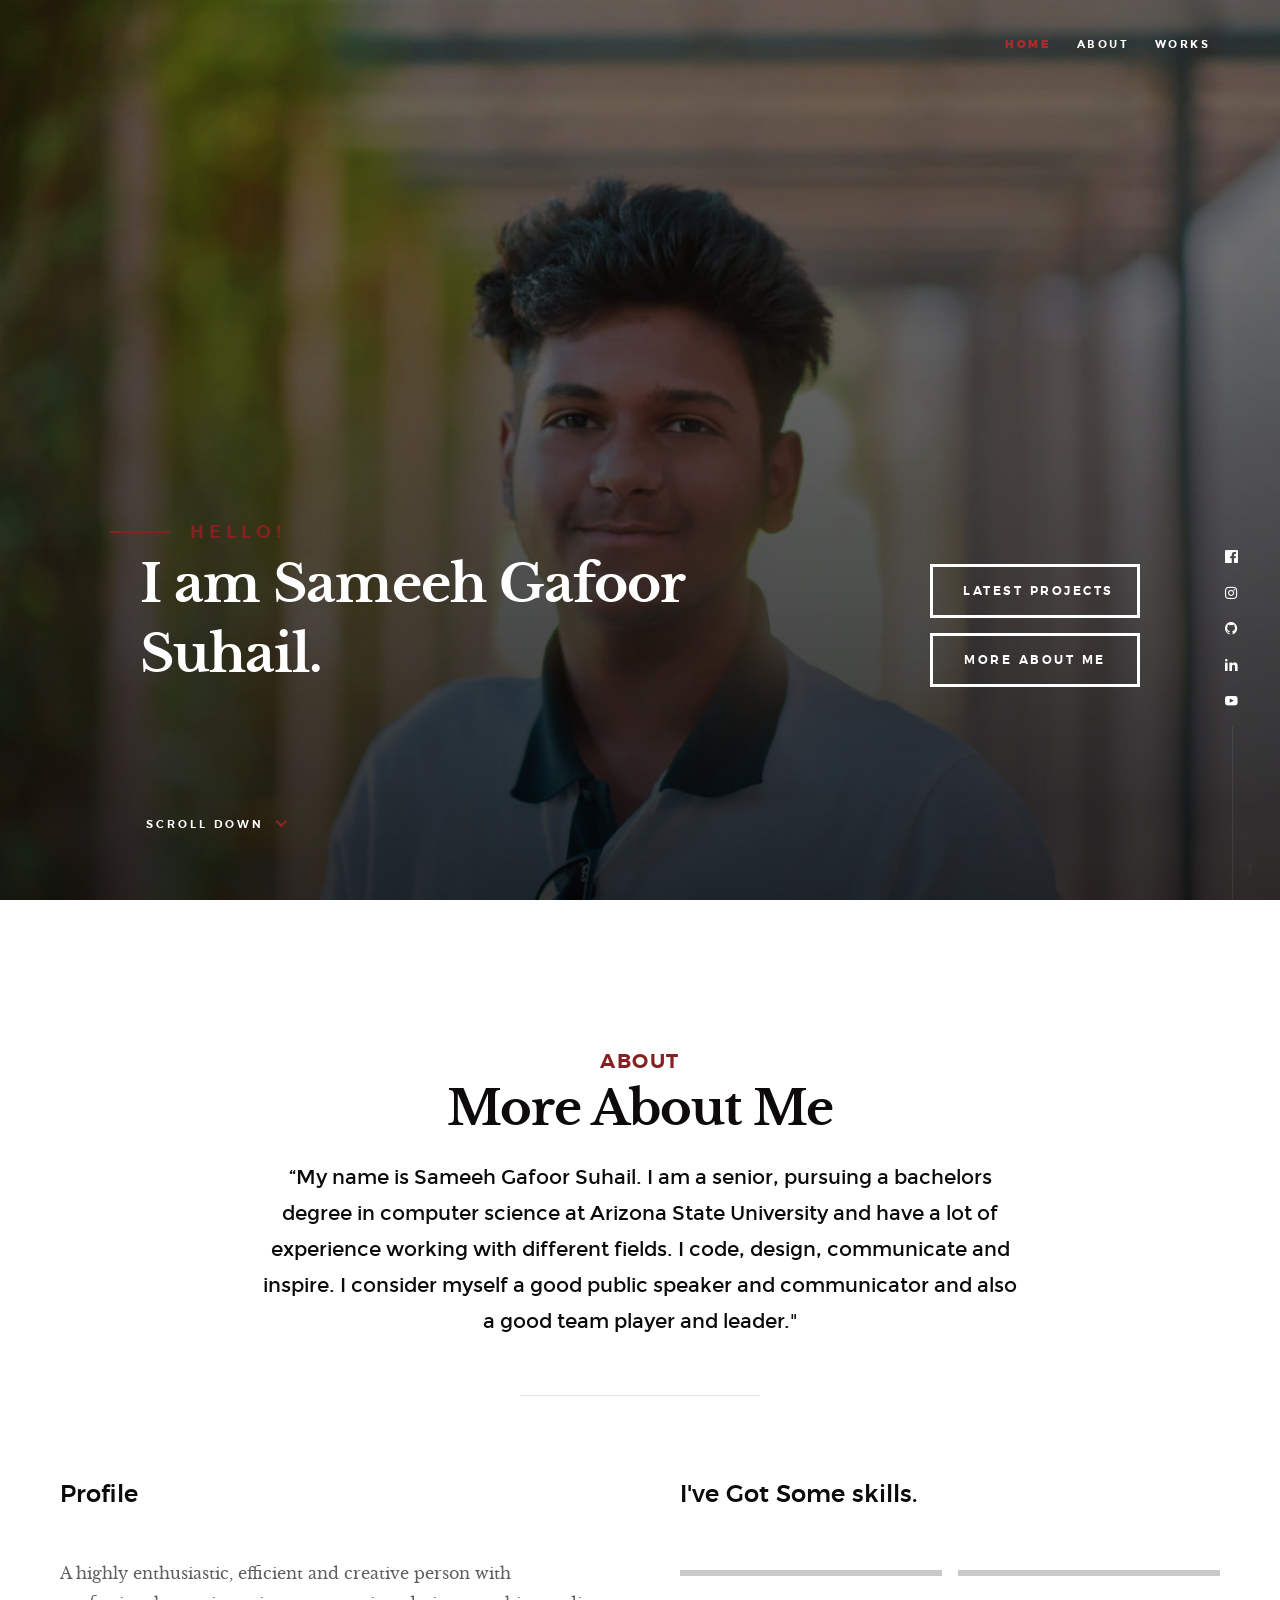
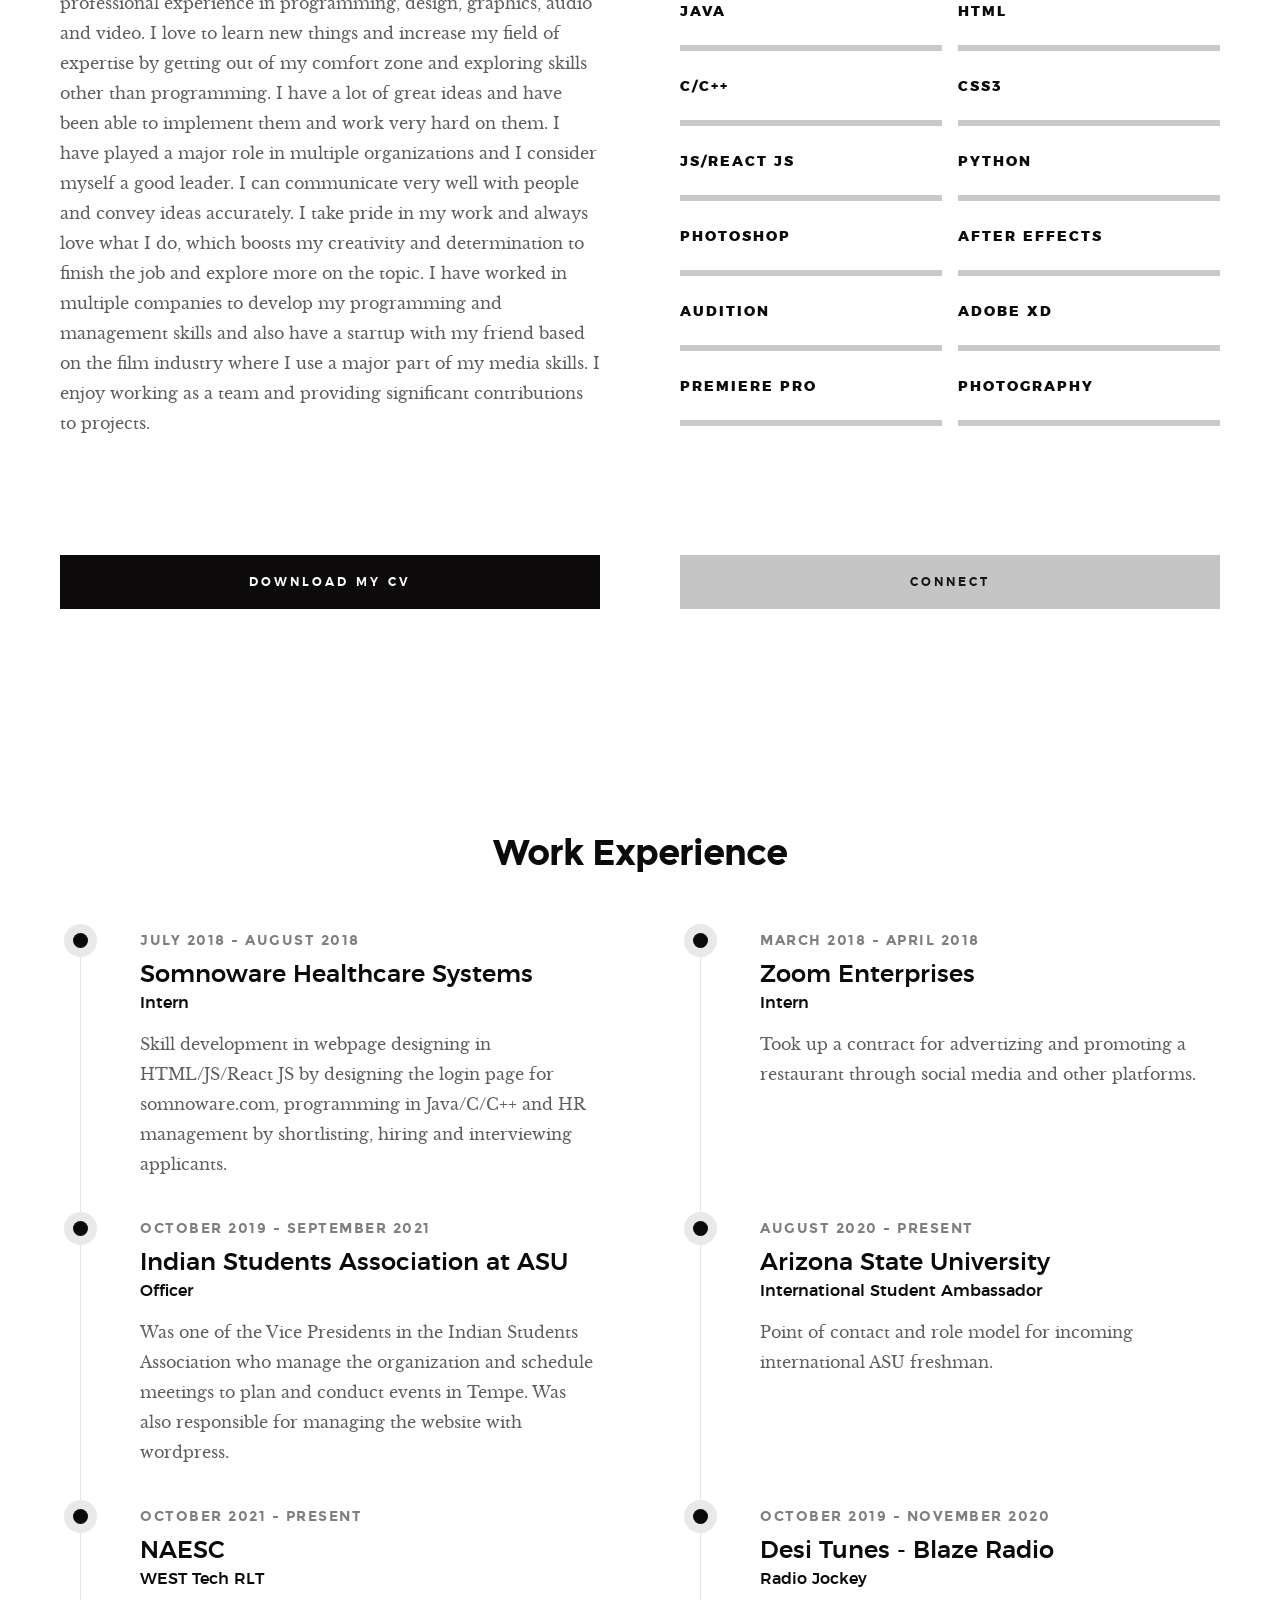
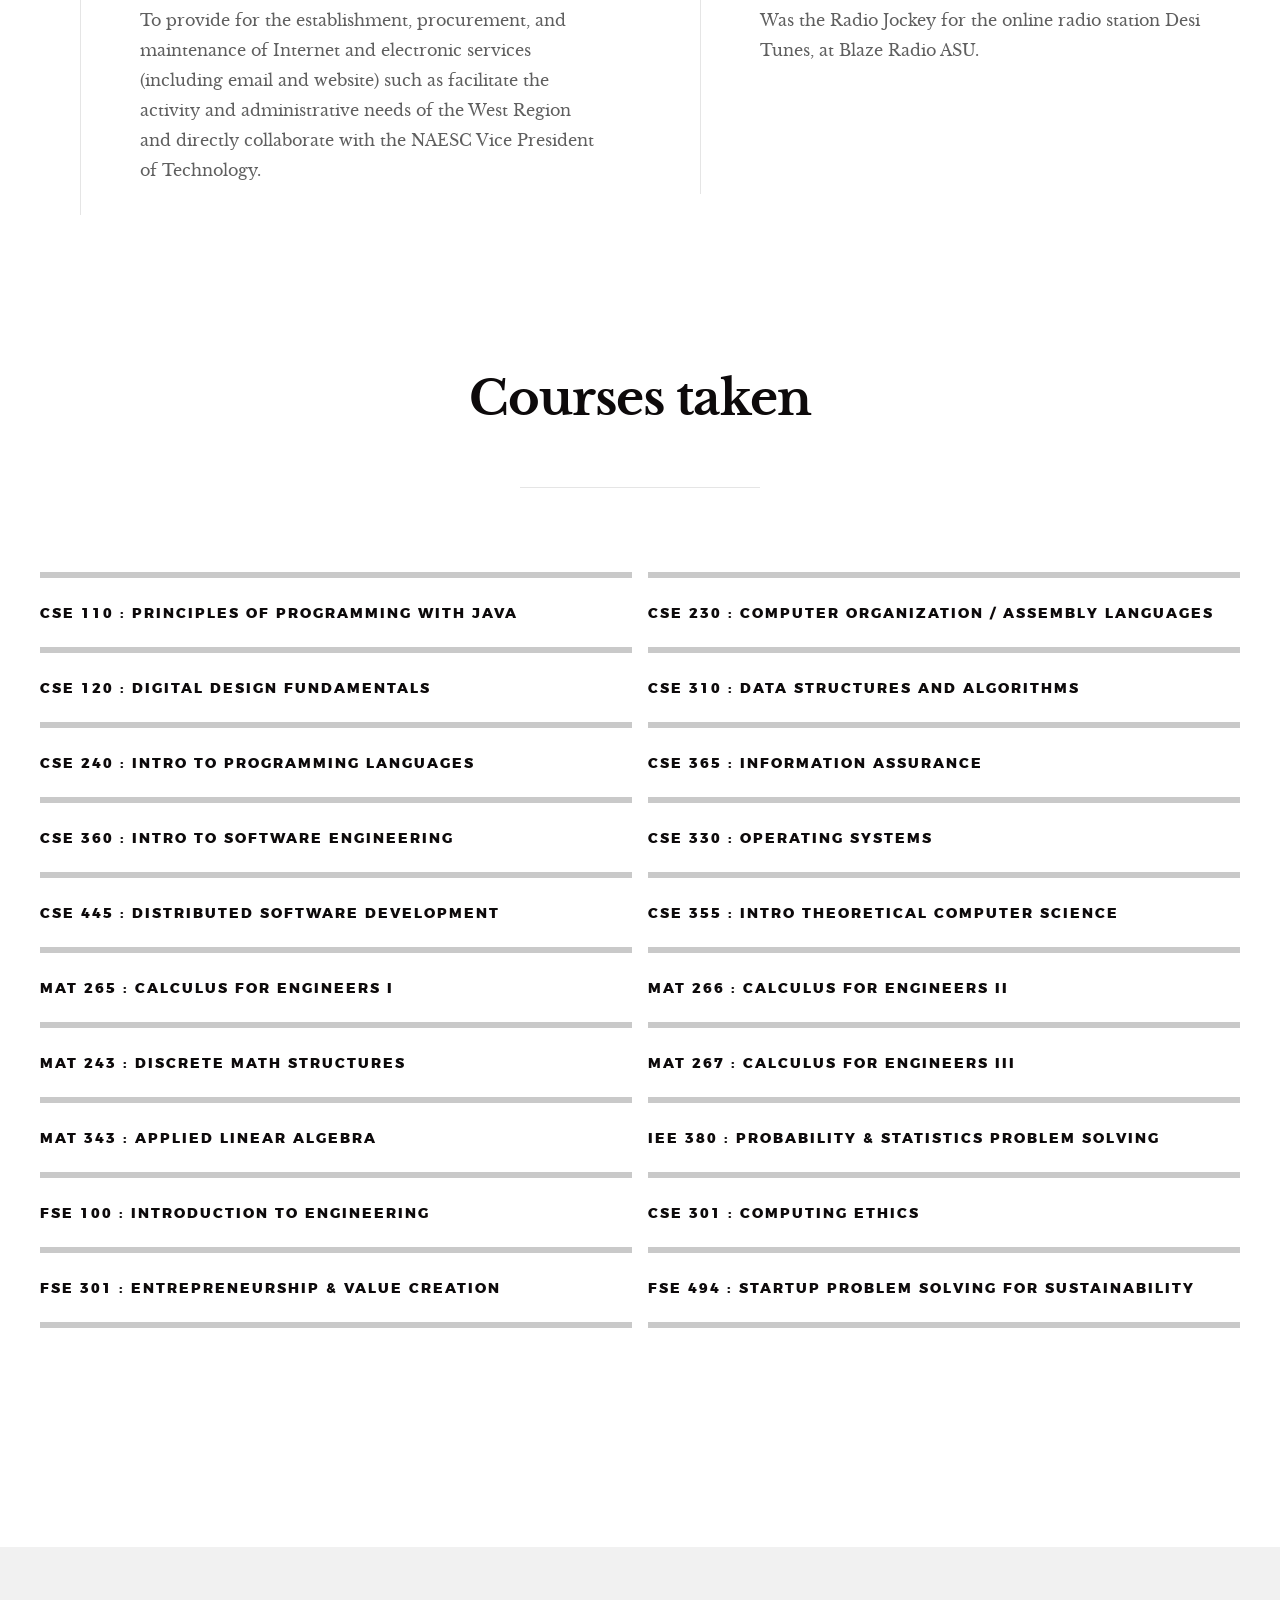
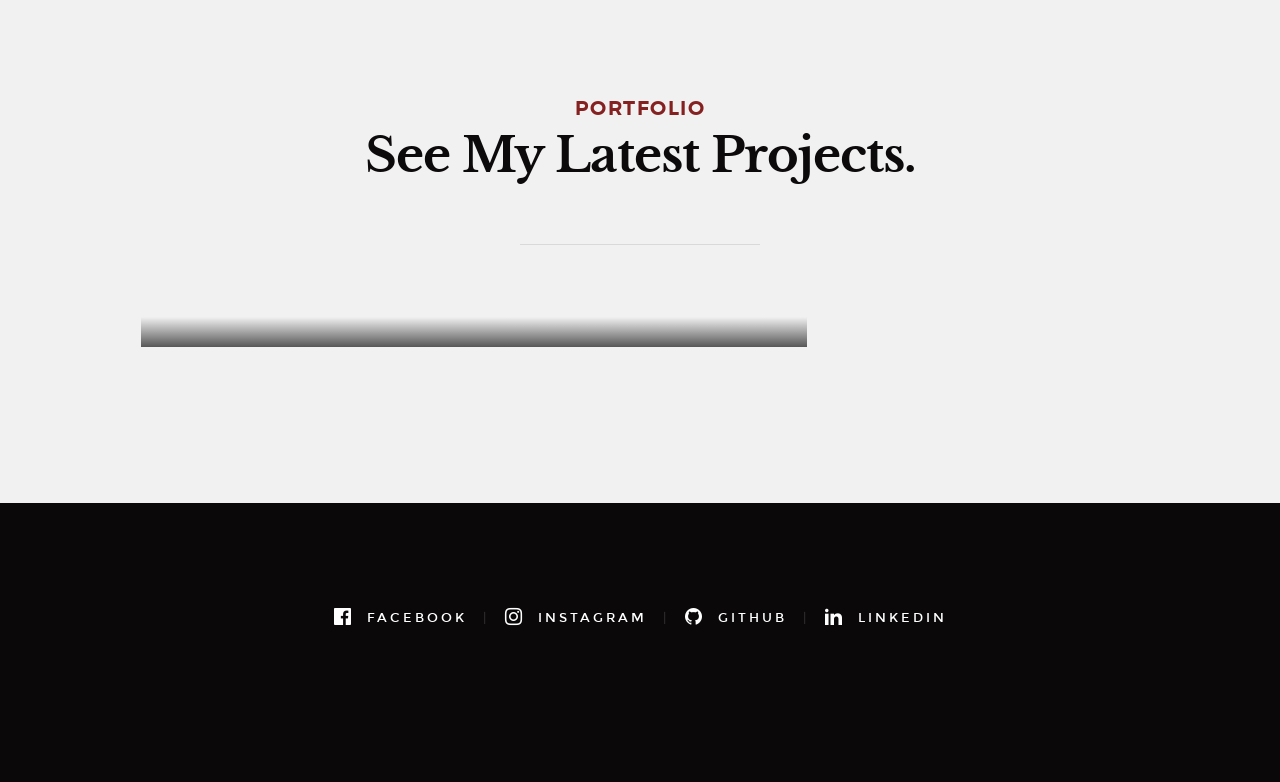
==== commit c00f73b1: "fix" ====
--- a/index.html
+++ b/index.html
@@ -304,7 +304,7 @@
 
         <div class="row narrow section-intro has-bottom-sep">
             <div class="col-full">
-                <h1>Classes</h1>
+                <h1>Courses taken</h1>
                 
                 <p class="lead"></p>
             </div>
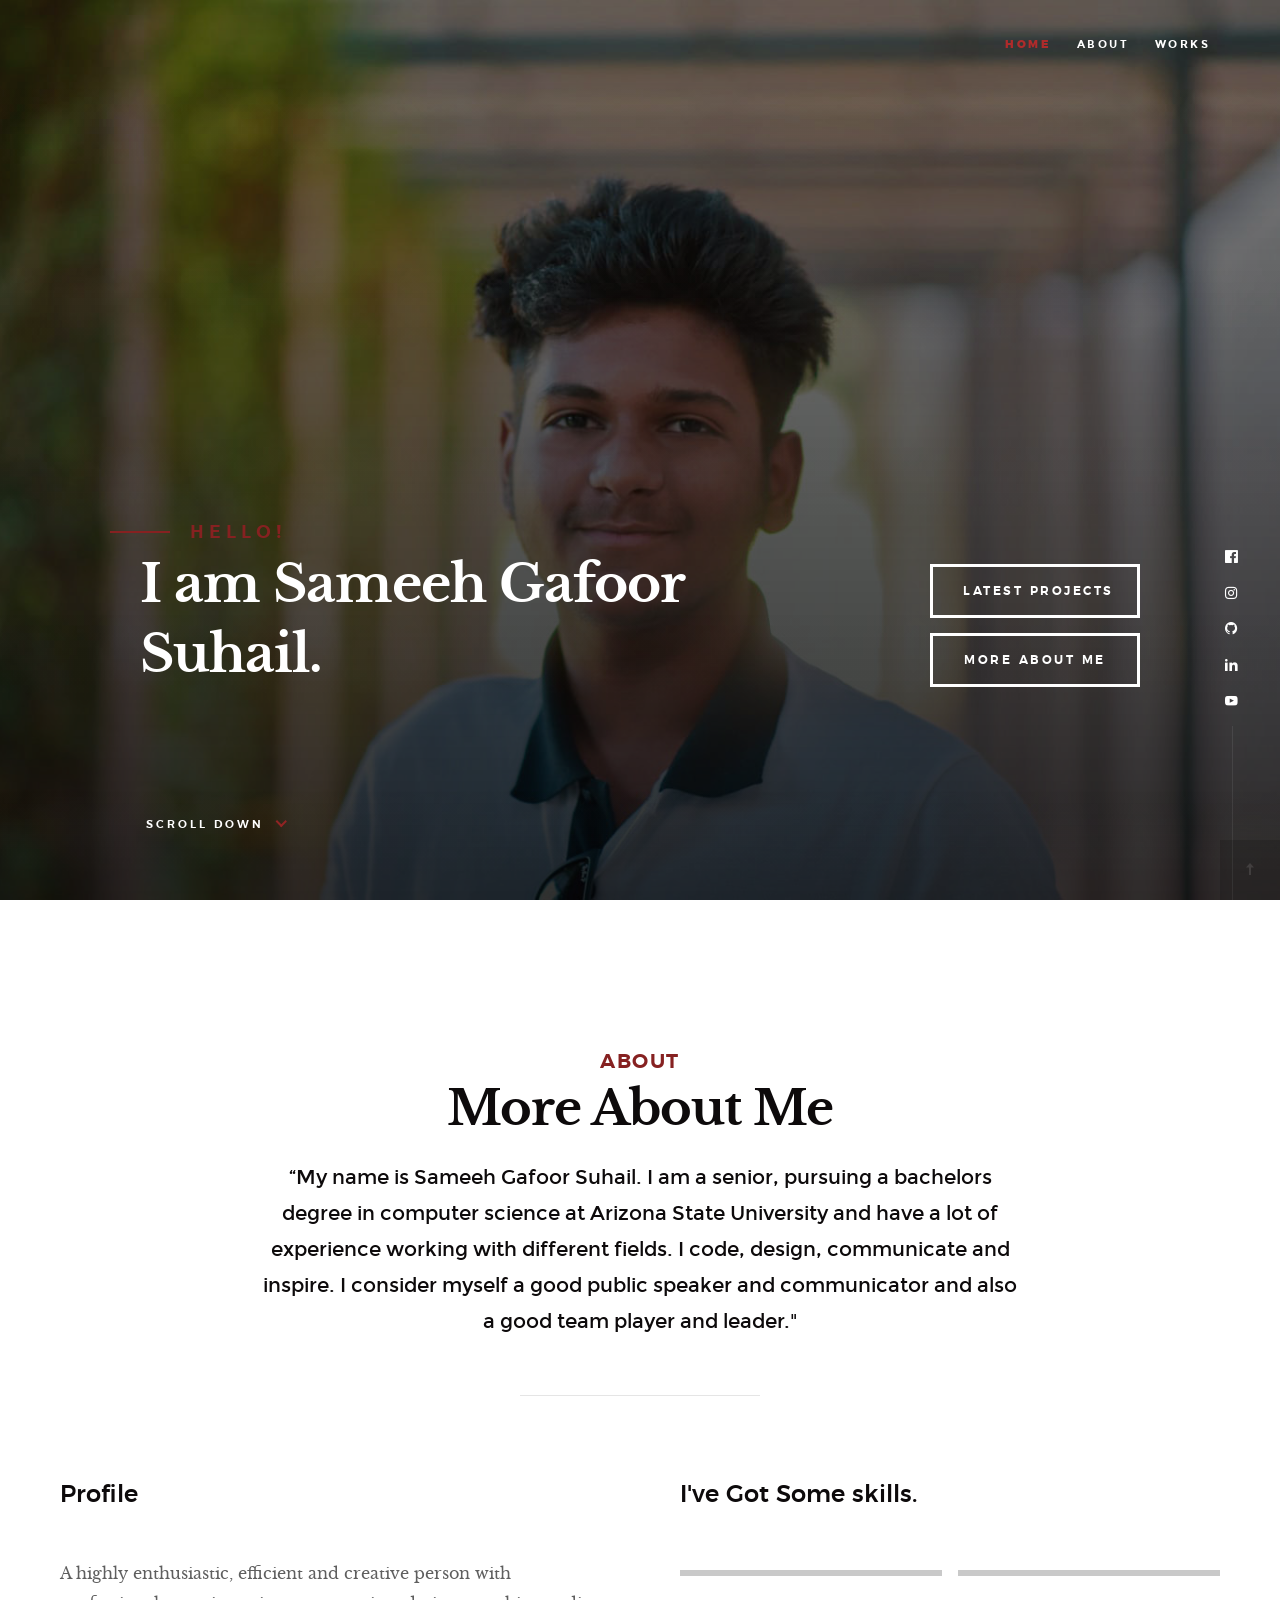
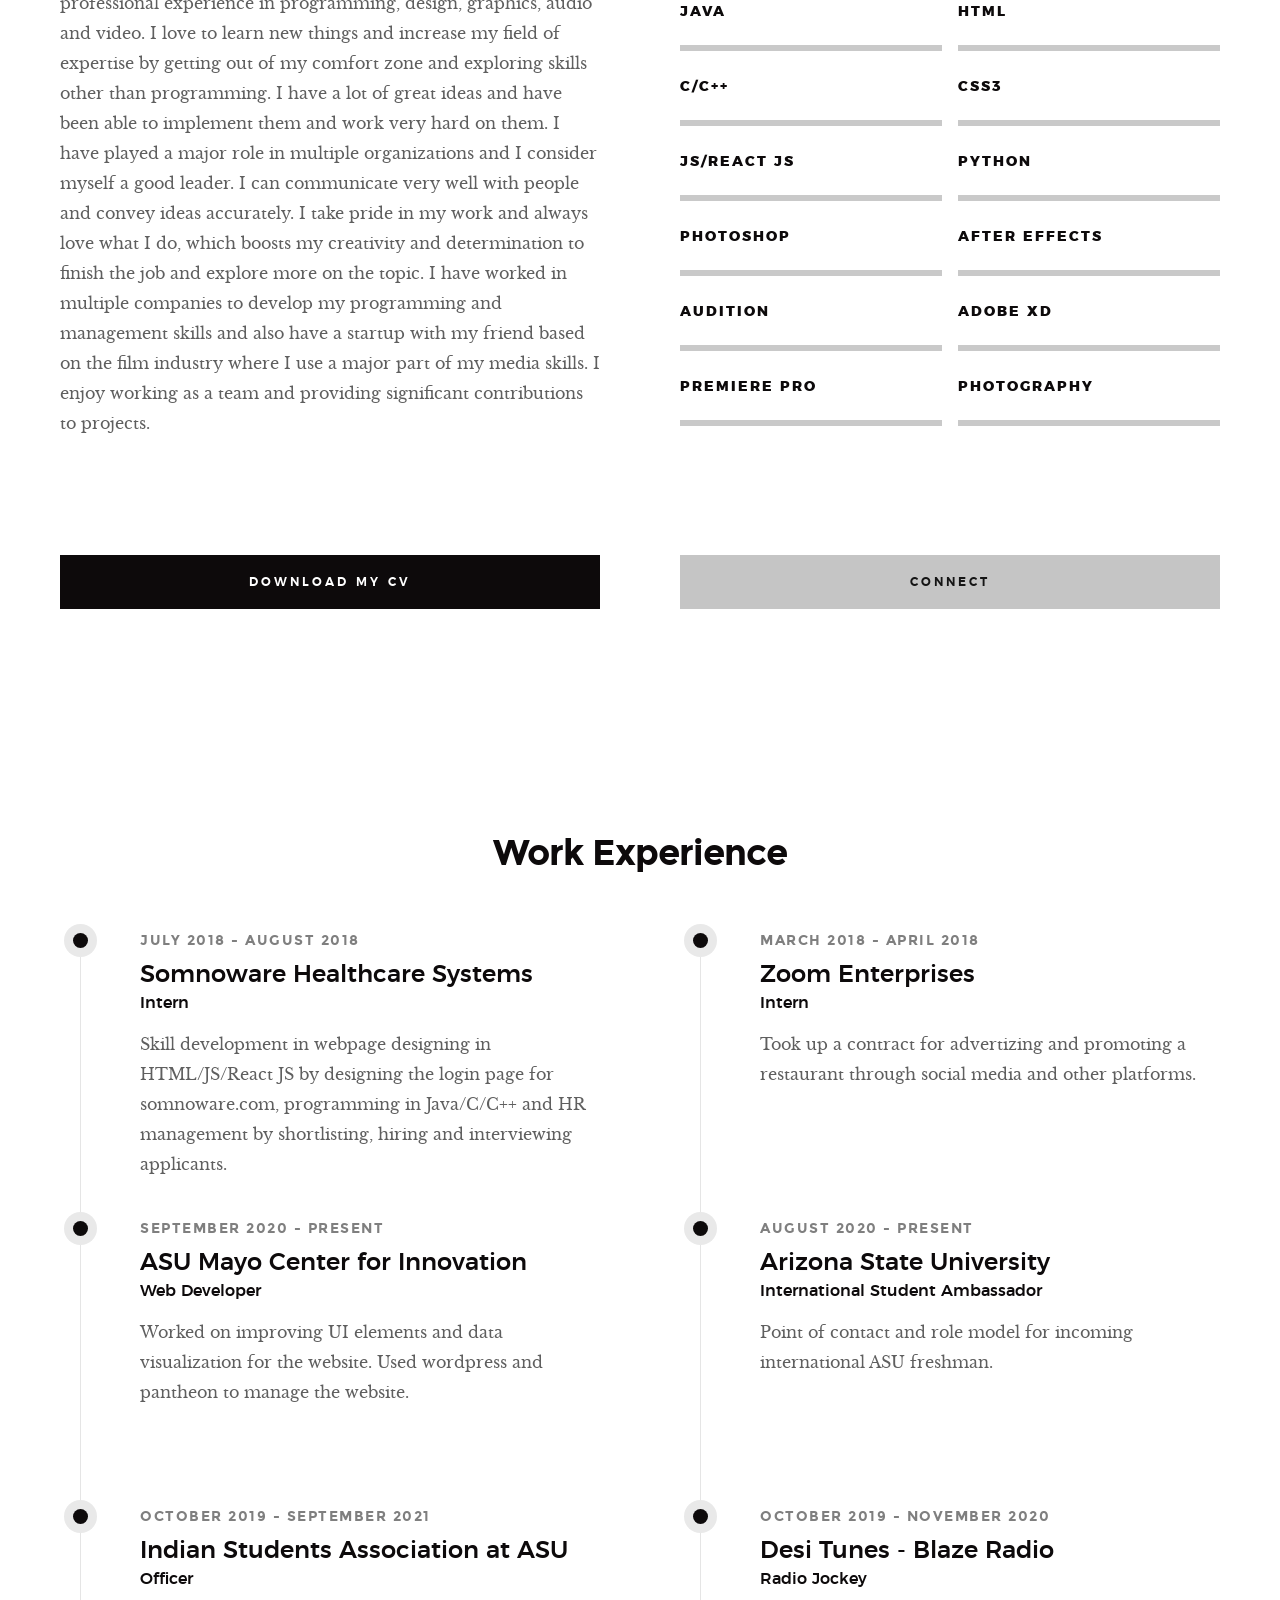
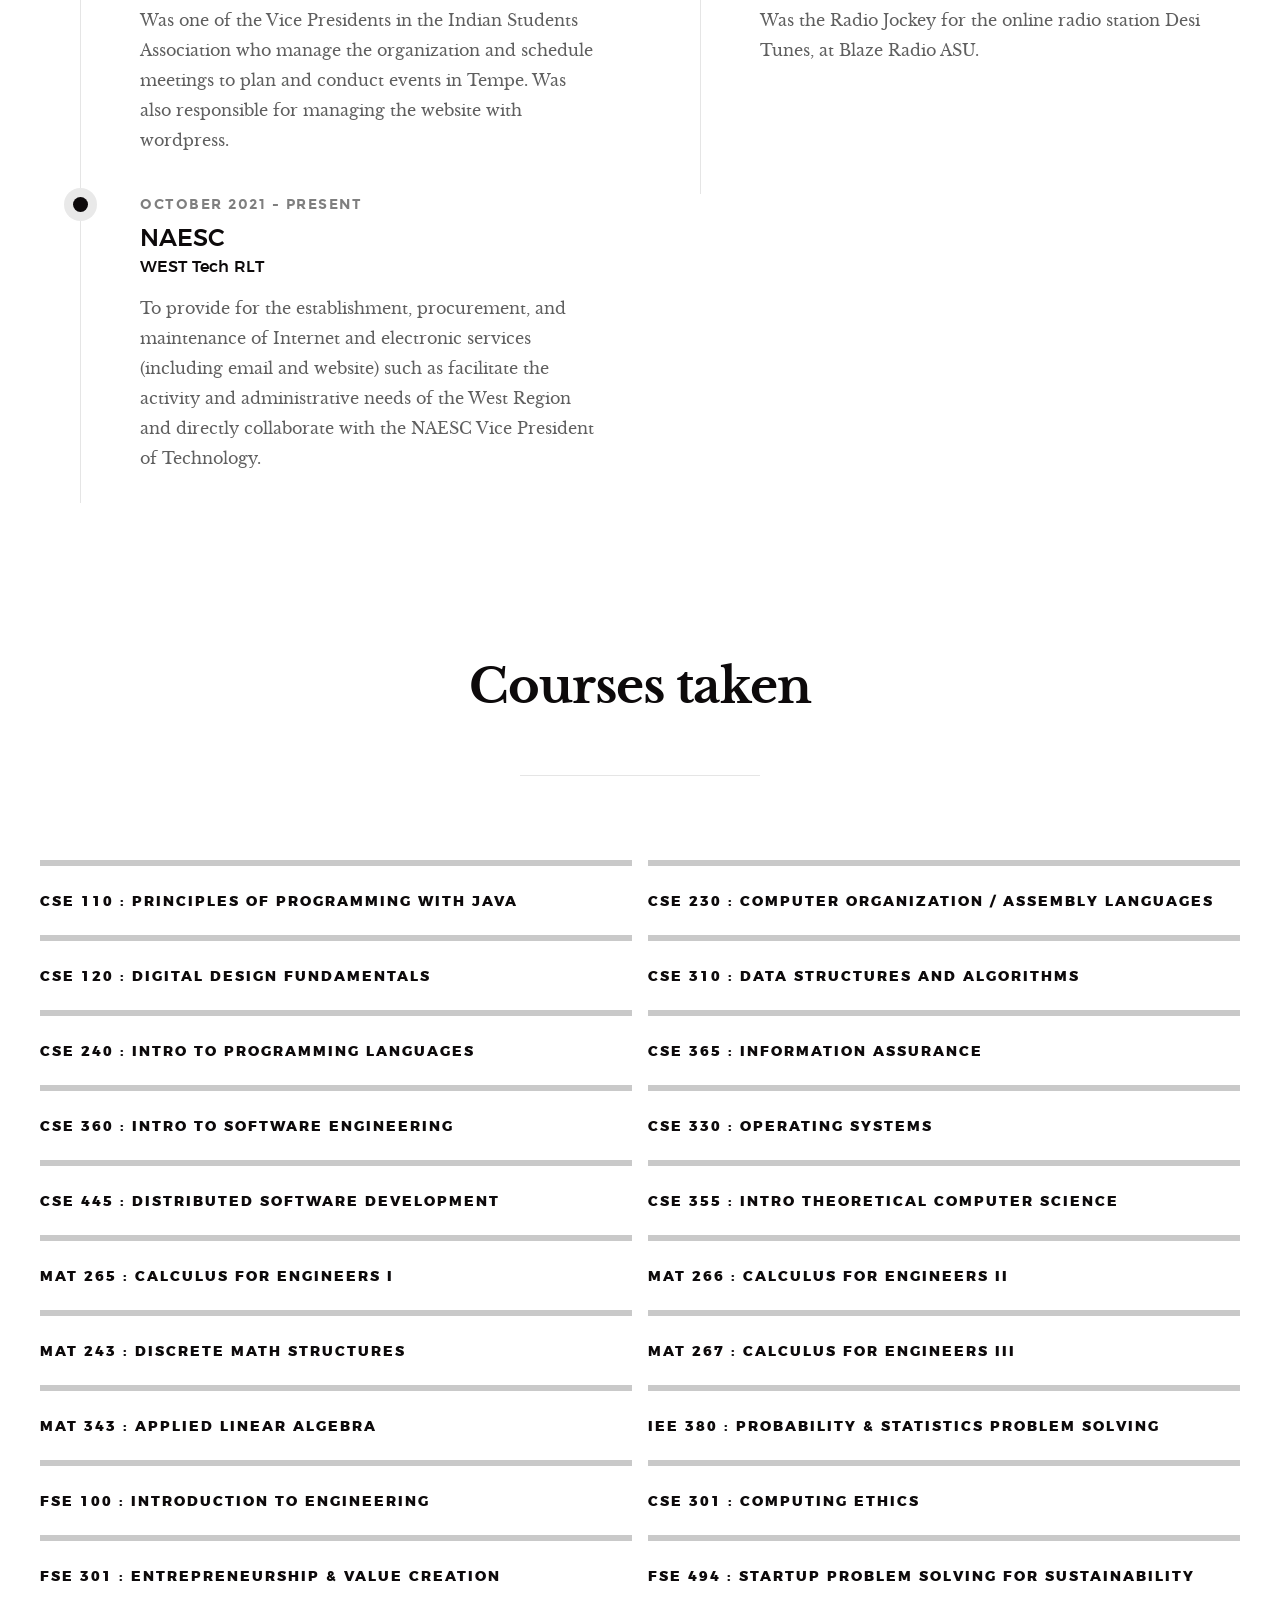
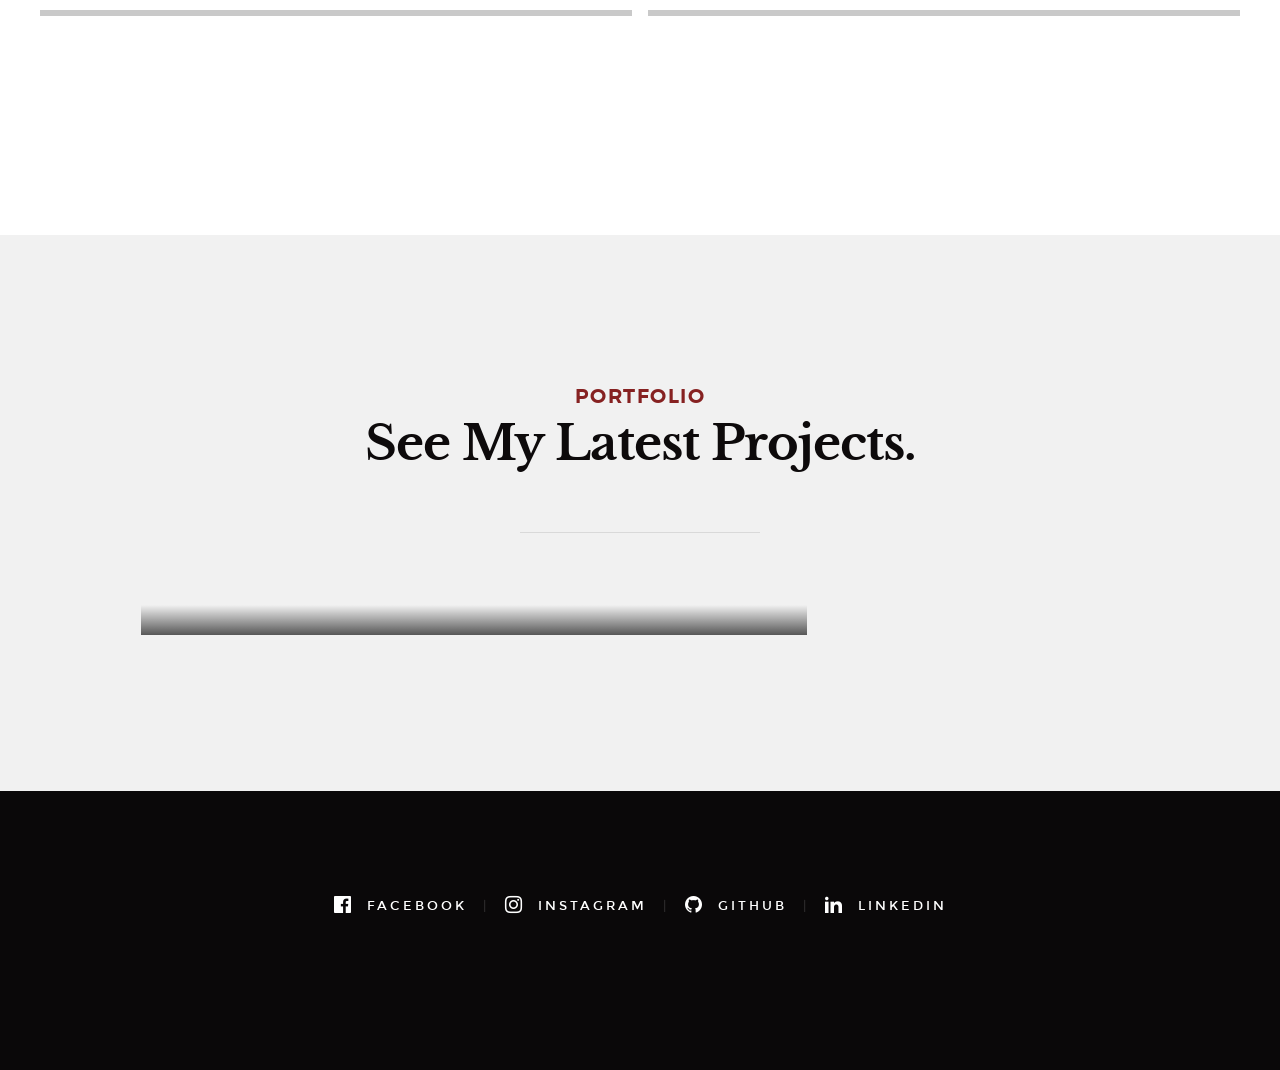
==== commit d7e8e432: "edit" ====
--- a/index.html
+++ b/index.html
@@ -230,6 +230,18 @@
                     <div class="timeline__block">
                         <div class="timeline__bullet"></div>
                         <div class="timeline__header">
+                            <p class="timeline__timeframe"> September 2020 - Present</p>
+                            <h3>ASU Mayo Center for Innovation</h3>
+                            <h5>Web Developer</h5>
+                        </div>
+                        <div class="timeline__desc">	
+                            <p> Worked on improving UI elements and data visualization for the website. Used wordpress and pantheon to manage the website.</p>
+                        </div>
+                    </div>
+
+                    <div class="timeline__block">
+                        <div class="timeline__bullet"></div>
+                        <div class="timeline__header">
                             <p class="timeline__timeframe"> October 2019 - September 2021</p>
                             <h3>Indian Students Association at ASU</h3>
                             <h5>Officer</h5>
@@ -251,6 +263,8 @@
                         </div>
                     </div>
 
+                   
+
                 </div> 
             </div> 
 
@@ -297,6 +311,7 @@
 
                 </div> 
             </div> 
+
 
         </div> 
 
